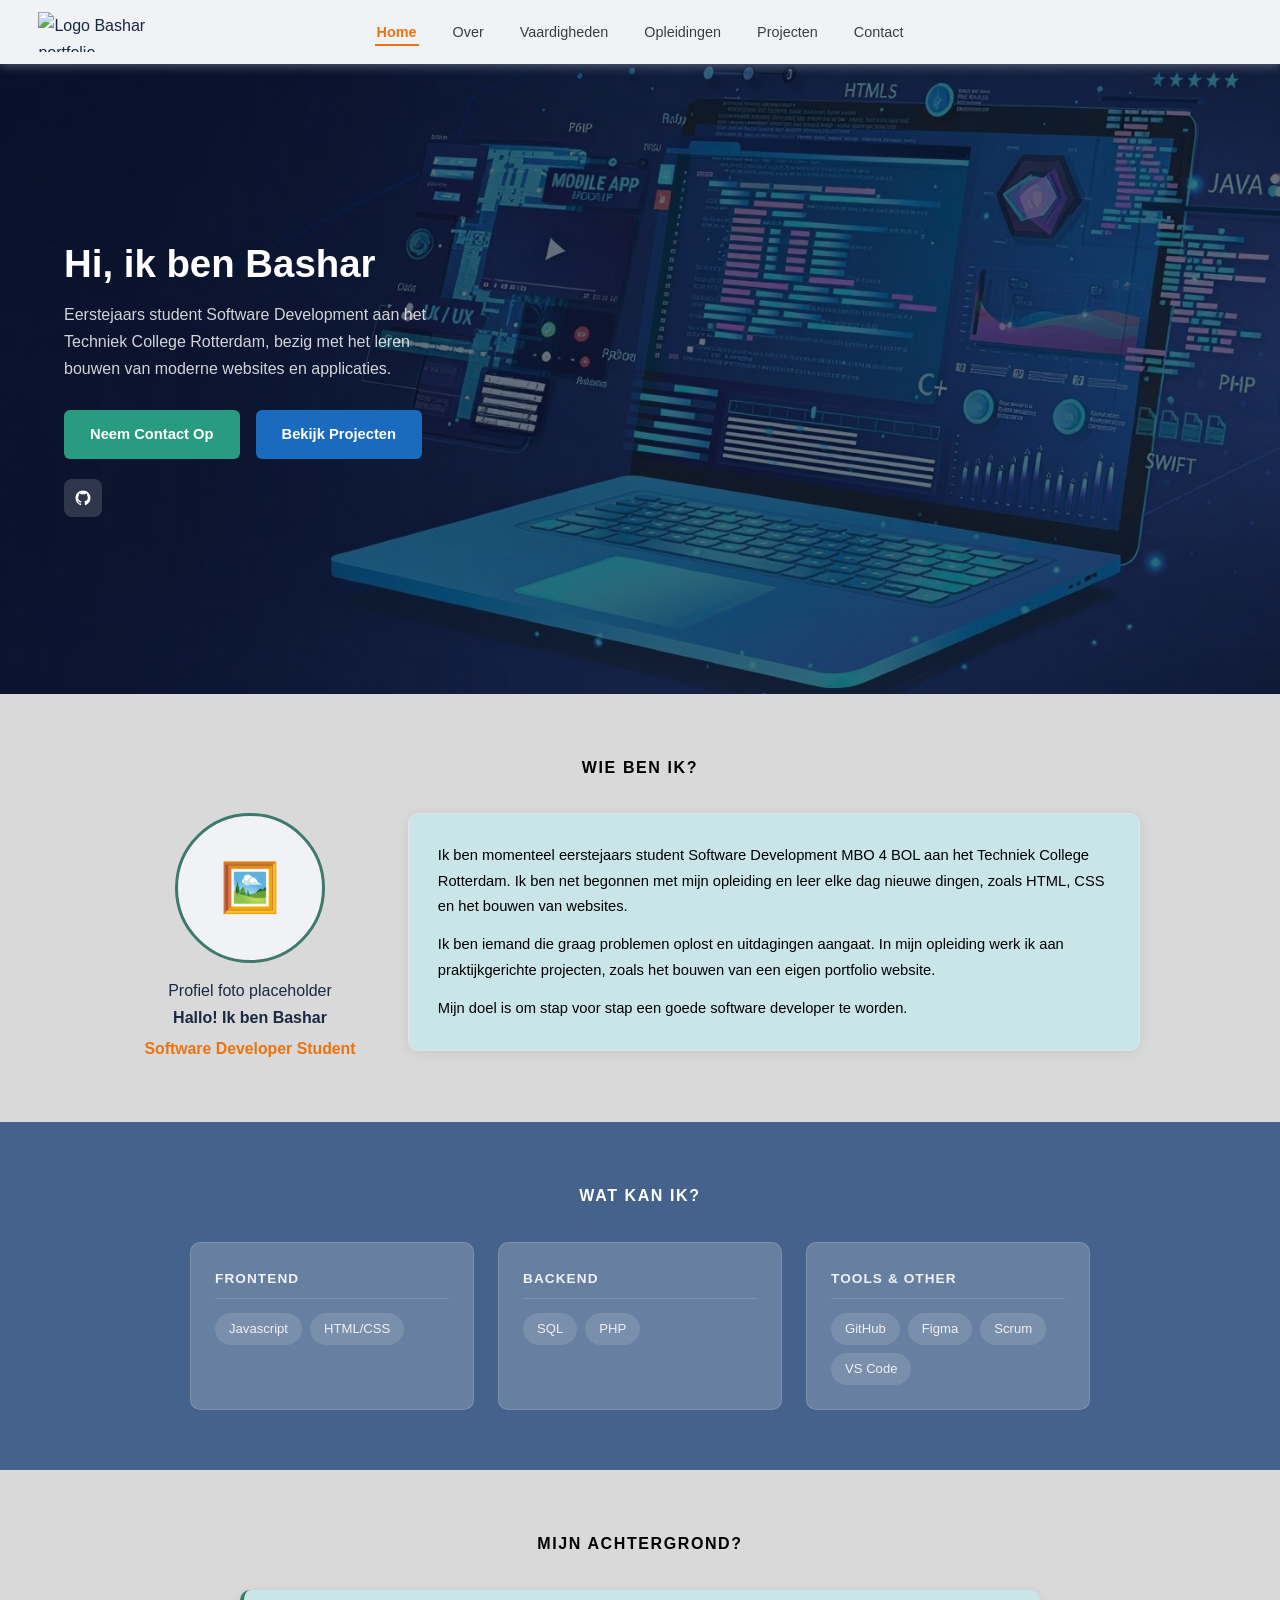
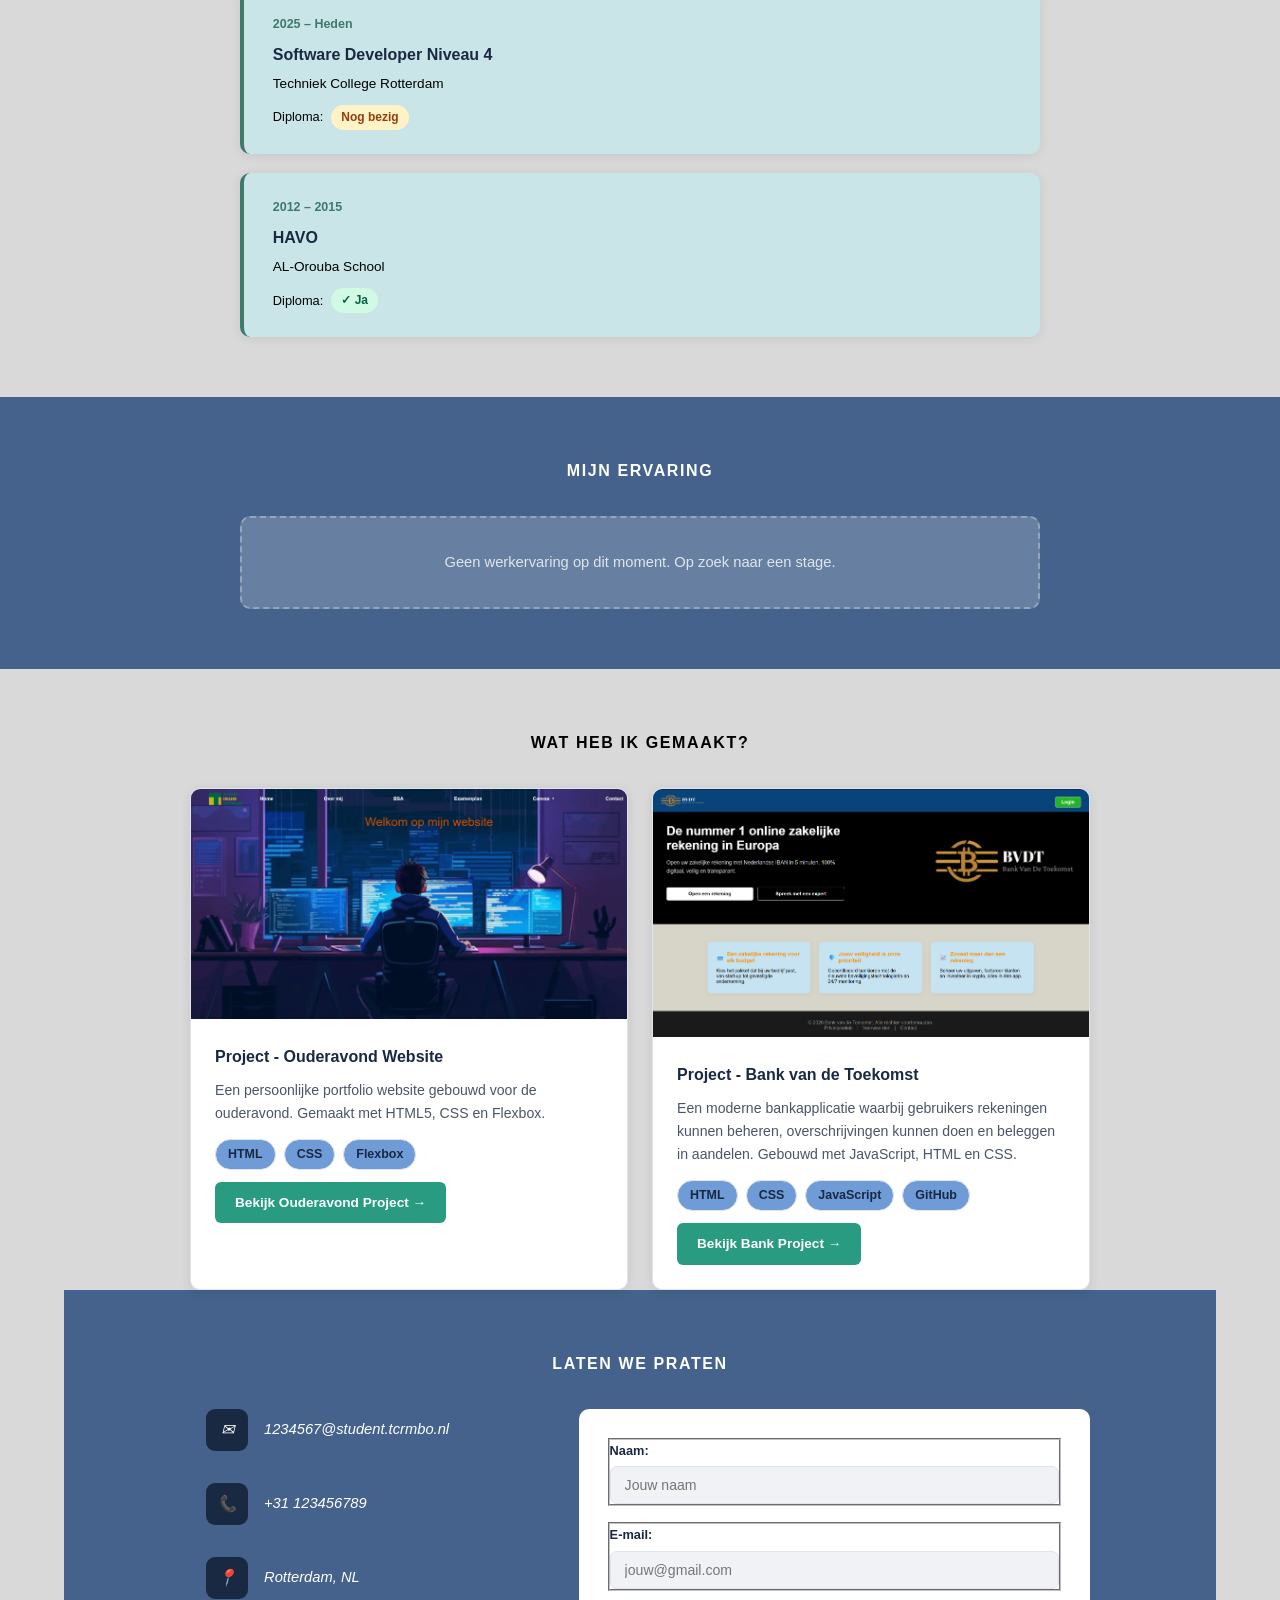
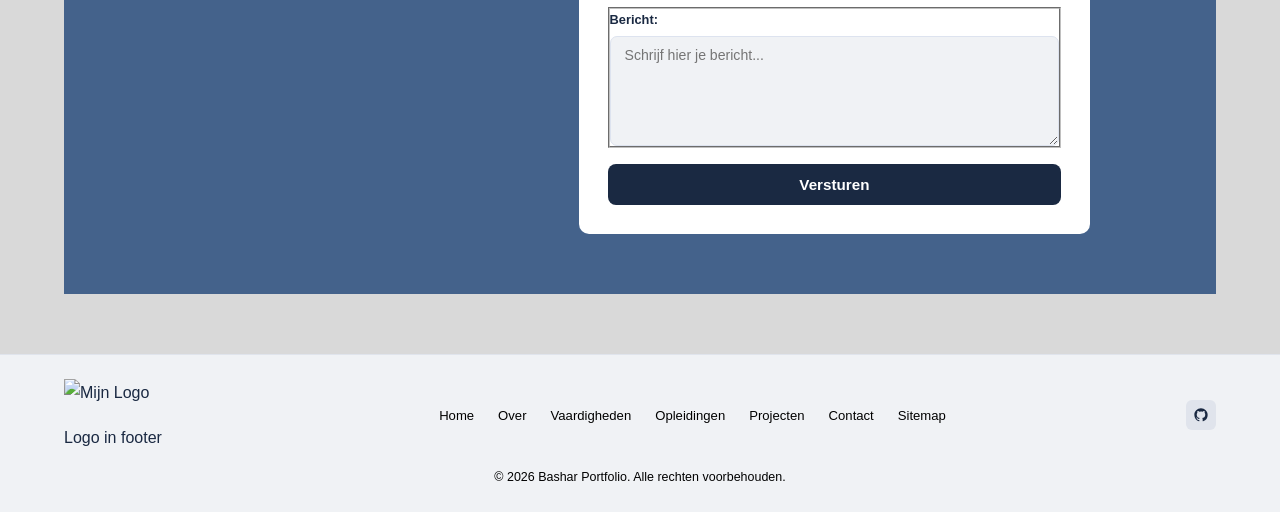
==== index.html @ 6fc304d0 "Update index.html" ====
<!DOCTYPE html>
<html lang="nl">

<head>
    <meta charset="UTF-8">
    <meta name="viewport" content="width=device-width, initial-scale=1.0">

    <!--SEO Meta Tags-->
    <meta name="description"
        content="Portfolio van Bashar, student Software Development. Bekijk mijn projecten, vaardigheden en opleidingen.">
    <meta name="keywords" content="Bashar, Portfolio, Software Development, Student, Rotterdam, HTML, CSS, Webdesign">
    <meta name="author" content="Bashar">
    <meta name="robots" content="index, follow">
    <link rel="canonical" href="https://www.jouwwebsite.nl/index.html">

    <title>Bashar — Portfolio</title>

    <link rel="preload" as="image" href="img/Home.jpg">
    <link rel="icon" href="img/logo.png" type="image/png">

    <!--Link naar CSS-->
    <link rel="stylesheet" href="style.css">
</head>

<body>

    <!--NAVIGATIE-->
    <header class="site-header">
        <nav class="navbar" id="navbar" aria-label="Hoofd navigatie">
            <a class="nav-logo" href="#home">

                <img src="img/logo.png" alt="Logo Bashar portfolio" width="120" height="40">
            </a>

            <input type="checkbox" id="nav-toggle" class="nav-toggle">
            <label for="nav-toggle" class="nav-hamburger" aria-label="Open navigatiemenu">
                <span></span><span></span><span></span>
            </label>

            <ul class="nav-links">
                <li><a href="#home">Home</a></li>
                <li><a href="#over">Over</a></li>
                <li><a href="#vaardigheden">Vaardigheden</a></li>
                <li><a href="#opleidingen">Opleidingen</a></li>
                <li><a href="#projecten">Projecten</a></li>
                <li><a href="#contact">Contact</a></li>
            </ul>
        </nav>
    </header>

    <main>

        <!--HOME-->
        <section id="home" class="sectie-home" style="background-image: url('img/Home.jpg');">
            <section class="home-overlay">
                <article class="home-inhoud">
                    <h1>Hi, ik ben Bashar</h1>
                    <p>Eerstejaars student Software Development aan het <br> Techniek College Rotterdam, bezig met het
                        leren <br>
                        bouwen van moderne websites en applicaties.</p>
                    <nav class="home-knoppen" aria-label="Startpagina acties">
                        <a href="#contact" class="knop-groen">Neem Contact Op</a>
                        <a href="#projecten" class="knop-blauw">Bekijk Projecten</a>
                    </nav>
                    <aside class="home-social" aria-label="Social media links">
                        <a href="https://github.com/Bashar474" class="social-knop" aria-label="GitHub">
                            <svg width="18" height="18" viewBox="0 0 24 24" fill="currentColor">
                                <path
                                    d="M12 2C6.477 2 2 6.484 2 12.017c0 4.425 2.865 8.18 6.839 9.504.5.092.682-.217.682-.483 0-.237-.008-.868-.013-1.703-2.782.605-3.369-1.343-3.369-1.343-.454-1.158-1.11-1.466-1.11-1.466-.908-.62.069-.608.069-.608 1.003.07 1.531 1.032 1.531 1.032.892 1.53 2.341 1.088 2.91.832.092-.647.35-1.088.636-1.338-2.22-.253-4.555-1.113-4.555-4.951 0-1.093.39-1.988 1.029-2.688-.103-.253-.446-1.272.098-2.65 0 0 .84-.27 2.75 1.026A9.564 9.564 0 0112 6.844c.85.004 1.705.115 2.504.337 1.909-1.296 2.747-1.027 2.747-1.027.546 1.379.202 2.398.1 2.651.64.7 1.028 1.595 1.028 2.688 0 3.848-2.339 4.695-4.566 4.943.359.309.678.92.678 1.855 0 1.338-.012 2.419-.012 2.747 0 .268.18.58.688.482A10.019 10.019 0 0022 12.017C22 6.484 17.522 2 12 2z" />
                            </svg>
                        </a>
                    </aside>
                </article>
            </section>
        </section>

        <!--OVER MIJ-->
        <section id="over" class="sectie-grijs">
            <h2 class="sectie-ondertitel">Wie ben ik?</h2>
            <section class="over-grid">
                <aside class="over-links">
                    <figure class="over-foto">
                        <span class="over-foto-placeholder" aria-hidden="true">🖼️</span>
                        <figcaption class="sr-only">Profiel foto placeholder</figcaption>
                    </figure>
                    <p class="over-naam">Hallo! Ik ben Bashar</p>
                    <p class="over-rol">Software Developer Student</p>
                </aside>
                <article class="over-tekstvak">
                    <p>Ik ben momenteel eerstejaars student Software Development MBO 4 BOL aan het Techniek College
                        Rotterdam. Ik ben net begonnen met mijn opleiding en leer elke dag nieuwe dingen, zoals HTML,
                        CSS en het bouwen van websites.</p>
                    <p>Ik ben iemand die graag problemen oplost en uitdagingen aangaat. In mijn opleiding werk ik aan
                        praktijkgerichte projecten, zoals het bouwen van een eigen portfolio website.</p>
                    <p>Mijn doel is om stap voor stap een goede software developer te worden.</p>
                </article>
            </section>
        </section>

        <!--KENNIS & VAARDIGHEDEN-->
        <section id="vaardigheden" class="sectie-donker">

            <h2 class="sectie-ondertitel geel">Wat kan ik?</h2>
            <section class="vaardigheden-grid">
                <article class="vaardigheid-kaart">
                    <h3>Frontend</h3>
                    <ul>
                        <li>Javascript</li>
                        <li>HTML/CSS</li>
                    </ul>
                </article>
                <article class="vaardigheid-kaart">
                    <h3>Backend</h3>
                    <ul>
                        <li>SQL</li>
                        <li>PHP</li>
                    </ul>
                </article>
                <article class="vaardigheid-kaart">
                    <h3>Tools &amp; Other</h3>
                    <ul>
                        <li>GitHub</li>
                        <li>Figma</li>
                        <li>Scrum</li>
                        <li>VS Code</li>
                    </ul>
                </article>
            </section>
        </section>

        <!--OPLEIDINGEN-->
        <section id="opleidingen" class="sectie-wit">

            <h2 class="sectie-ondertitel">Mijn achtergrond?</h2>
            <section class="opleidingen-lijst">
                <article class="opleiding-kaart">
                    <p class="opleiding-periode">2025 &ndash; Heden</p>
                    <h3>Software Developer Niveau 4</h3>
                    <p class="opleiding-school">Techniek College Rotterdam</p>
                    <p class="diploma-rij">Diploma: <span class="badge-bezig">Nog bezig</span></p>
                </article>
                <article class="opleiding-kaart">
                    <p class="opleiding-periode">2012 &ndash; 2015</p>
                    <h3>HAVO</h3>
                    <p class="opleiding-school">AL-Orouba School</p>
                    <p class="diploma-rij">Diploma: <span class="badge-ja">&#10003; Ja</span></p>
                </article>
            </section>
        </section>

        <!--WERKERVARING-->
        <section id="werkervaring" class="sectie-donker">

            <h2 class="sectie-ondertitel licht">Mijn ervaring</h2>
            <article class="werk-leeg">
                <p>Geen werkervaring op dit moment. Op zoek naar een stage.</p>
            </article>
        </section>

        <!--MIJN PROJECTEN-->
        <section id="projecten" class="sectie-grijs">
            <h2 class="sectie-ondertitel">Wat heb ik gemaakt?</h2>
            <section class="projecten-lijst">
                <article class="project-kaart">
                    <img src="img/project1.png" alt="Ouderavond Website" class="project-foto" width="400" height="250">
                    <article class="project-inhoud">
                        <h3>Project - Ouderavond Website</h3>
                        <p>Een persoonlijke portfolio website gebouwd voor de ouderavond. Gemaakt met HTML5, CSS en
                            Flexbox.</p>
                        <ul class="tech-tags">
                            <li class="tech-tag">HTML</li>
                            <li class="tech-tag">CSS</li>
                            <li class="tech-tag">Flexbox</li>
                        </ul>
                        <a href="ouderavond-website/index.html" target="_blank" rel="noopener noreferrer"
                            class="knop-project">
                            Bekijk Ouderavond Project →
                        </a>
                    </article>
                </article>
                <article class="project-kaart">
                    <img src="img/project2.png" alt="Bank van de Toekomst" class="project-foto" width="400"
                        height="250">
                    <article class="project-inhoud">
                        <h3>Project - Bank van de Toekomst</h3>
                        <p>Een moderne bankapplicatie waarbij gebruikers rekeningen kunnen beheren, overschrijvingen
                            kunnen doen en beleggen in aandelen. Gebouwd met JavaScript, HTML en CSS.</p>
                        <ul class="tech-tags">
                            <li class="tech-tag">HTML</li>
                            <li class="tech-tag">CSS</li>
                            <li class="tech-tag">JavaScript</li>
                            <li class="tech-tag">GitHub</li>
                        </ul>
                        <a href="bank-website/index.html" target="_blank" rel="noopener noreferrer"
                            class="knop-project">
                            Bekijk Bank Project →
                        </a>
                    </article>
                </article>
            </section>

            <!--NEEM CONTACT OP-->
            <section id="contact" class="sectie-rood">

                <h2 class="sectie-ondertitel geel">Laten we praten</h2>
                <article class="contact-grid">
                    <address class="contact-info">
                        <p class="contact-item">
                            <span class="contact-icoon">&#9993;</span>
                            <span class="contact-tekst">1234567@student.tcrmbo.nl</span>
                        </p>
                        <p class="contact-item">
                            <span class="contact-icoon">&#128222;</span>
                            <span class="contact-tekst">+31 123456789</span>
                        </p>
                        <p class="contact-item">
                            <span class="contact-icoon">&#128205;</span>
                            <span class="contact-tekst">Rotterdam, NL</span>
                        </p>
                    </address>
                    <form class="contact-formulier">
                        <fieldset class="formulier-groep">
                            <label for="naam">Naam:</label>
                            <input type="text" id="naam" name="naam" placeholder="Jouw naam">
                        </fieldset>
                        <fieldset class="formulier-groep">
                            <label for="email">E-mail:</label>
                            <input type="email" id="email" name="email" placeholder="jouw@gmail.com">
                        </fieldset>
                        <fieldset class="formulier-groep">
                            <label for="bericht">Bericht:</label>
                            <textarea id="bericht" name="bericht" placeholder="Schrijf hier je bericht..."></textarea>
                        </fieldset>
                        <button type="submit" class="knop-versturen">Versturen</button>
                        <p class="form-feedback" id="formFeedback" style="display:none; color:green;">
                            Bericht succesvol verzonden!
                        </p>
                    </form>
                </article>
            </section>

    </main>

    <!--FOOTER-->
    <footer class="footer">
        <figure class="footer-logo">

            <img src="img/logo.png" alt="Mijn Logo" width="120" height="40">
            <figcaption class="sr-only">Logo in footer</figcaption>
        </figure>
        <nav class="footer-nav" aria-label="Footer navigatie">
            <ul>
                <li><a href="#home">Home</a></li>
                <li><a href="#over">Over</a></li>
                <li><a href="#vaardigheden">Vaardigheden</a></li>
                <li><a href="#opleidingen">Opleidingen</a></li>
                <li><a href="#projecten">Projecten</a></li>
                <li><a href="#contact">Contact</a></li>
                <!-- Link naar Sitemap voor SEO -->
                <li><a href="sitemap.html">Sitemap</a></li>
            </ul>
        </nav>
        <nav class="footer-social" aria-label="Footer social links">
            <a href="https://github.com/Bashar474" aria-label="GitHub">
                <svg width="16" height="16" viewBox="0 0 24 24" fill="currentColor">
                    <path
                        d="M12 2C6.477 2 2 6.484 2 12.017c0 4.425 2.865 8.18 6.839 9.504.5.092.682-.217.682-.483 0-.237-.008-.868-.013-1.703-2.782.605-3.369-1.343-3.369-1.343-.454-1.158-1.11-1.466-1.11-1.466-.908-.62.069-.608.069-.608 1.003.07 1.531 1.032 1.531 1.032.892 1.53 2.341 1.088 2.91.832.092-.647.35-1.088.636-1.338-2.22-.253-4.555-1.113-4.555-4.951 0-1.093.39-1.988 1.029-2.688-.103-.253-.446-1.272.098-2.65 0 0 .84-.27 2.75 1.026A9.564 9.564 0 0112 6.844c.85.004 1.705.115 2.504.337 1.909-1.296 2.747-1.027 2.747-1.027.546 1.379.202 2.398.1 2.651.64.7 1.028 1.595 1.028 2.688 0 3.848-2.339 4.695-4.566 4.943.359.309.678.92.678 1.855 0 1.338-.012 2.419-.012 2.747 0 .268.18.58.688.482A10.019 10.019 0 0022 12.017C22 6.484 17.522 2 12 2z" />
                </svg>
            </a>
        </nav>
        <p class="footer-tekst">&copy; 2026 Bashar Portfolio. Alle rechten voorbehouden.</p>
    </footer>

    <!-- JavaScript-->
    <script>
        const secties = document.querySelectorAll('section[id]');
        const navLinks = document.querySelectorAll('.nav-links a');

        window.addEventListener('scroll', function () {
            let huidigeId = '';
            secties.forEach(function (sectie) {
                if (window.scrollY >= sectie.offsetTop - 80) {
                    huidigeId = sectie.getAttribute('id');
                }
            });
            navLinks.forEach(function (link) {
                link.classList.remove('actief');
                if (link.getAttribute('href') === '#' + huidigeId) {
                    link.classList.add('actief');
                }
            });
        });

        // formulier feedback
        const form = document.querySelector('.contact-formulier');
        const feedback = document.getElementById('formFeedback');

        form.addEventListener('submit', function (e) {
            e.preventDefault();
            feedback.style.display = 'block';
            form.reset();
            setTimeout(() => {
                feedback.style.display = 'none';
            }, 3000);
        });
    </script>
</body>

</html>
---- style.css ----
*,
*::before,
*::after {
  box-sizing: border-box;
  margin: 0;
  padding: 0;
}

html {
  scroll-behavior: smooth;
}

body {
  font-family: "Segoe UI", Tahoma, Geneva, Verdana, sans-serif;
  color: #1a2942;
  line-height: 1.7;
  background: #ffffff;
}

img {
  max-width: 100%;
  display: block;
}

a {
  text-decoration: none;
  color: inherit;
}

ul {
  list-style: none;
}

.navbar {
  position: sticky;
  top: 0;
  z-index: 100;
  background: #f0f2f5;
  display: grid;
  grid-template-columns: 120px 1fr 120px;
  align-items: center;
  padding: 0 3%;
  height: 64px;
  box-shadow: 0 2px 10px rgba(255, 255, 255, 0.3);
}

.navbar .nav-logo img {
  height: 40px;
  width: auto;
  -o-object-fit: contain;
  object-fit: contain;
}

.navbar .nav-links {
  display: flex;
  justify-content: center;
  gap: 2rem;
}

.navbar .nav-links a {
  color: rgba(0, 0, 0, 0.75);
  font-size: 0.9rem;
  font-weight: 500;
  padding: 4px 2px;
  border-bottom: 2px solid transparent;
  transition: color 0.2s, border-color 0.2s;
}

.navbar .nav-links a:hover {
  color: #ec7310;
}

.navbar .nav-links a.actief {
  color: #ec7310;
  border-bottom: 2px solid #ec7310;
  font-weight: 700;
}

.nav-toggle {
  display: none;
}

.nav-hamburger {
  display: none;
  flex-direction: column;
  gap: 5px;
  cursor: pointer;
  justify-self: end;
}

.nav-hamburger span {
  width: 24px;
  height: 2px;
  background: #000000;
  border-radius: 2px;
  transition: all 0.3s;
}

.sectie-grijs {
  background: #d9d9d9;
  padding: 60px 5%;
}

.sectie-donker {
  background: #44628B;
  padding: 60px 5%;
}

.sectie-wit {
  background: #d9d9d9;
  padding: 60px 5%;
}

.sectie-rood {
  background: #44628B;
  padding: 60px 5%;
}

.sectie-ondertitel {
  text-align: center;
  font-size: 1rem;
  font-weight: 700;
  color: #000000;
  letter-spacing: 0.1em;
  text-transform: uppercase;
  margin-bottom: 32px;
}

.sectie-ondertitel.geel {
  color: #ffffff;
}

.sectie-ondertitel.licht {
  color: rgb(255, 255, 255);
}

.sectie-home {
  min-height: 70vh;
  background-size: cover;
  background-position: center;
  background-repeat: no-repeat;
  position: relative;
}

.home-overlay {
  position: absolute;
  inset: 0;
  background: rgba(10, 20, 40, 0.6);
  display: flex;
  align-items: center;
  padding: 0 5%;
}

.home-inhoud {
  max-width: 600px;
}

.home-inhoud h1 {
  font-size: 2.4rem;
  font-weight: 800;
  color: #ffffff;
  margin-bottom: 14px;
  line-height: 1.2;
}

.home-inhoud p {
  font-size: 1rem;
  color: rgba(255, 255, 255, 0.82);
  line-height: 1.7;
  margin-bottom: 28px;
}

.home-knoppen {
  display: flex;
  gap: 1rem;
  flex-wrap: wrap;
  margin-bottom: 20px;
}

.knop-groen {
  background: #299b80;
  color: #ffffff;
  padding: 12px 26px;
  border-radius: 6px;
  font-weight: 700;
  font-size: 0.92rem;
  transition: background 0.2s, transform 0.2s;
}

.knop-groen:hover {
  background: #2d5a4d;
  transform: translateY(-2px);
}

.knop-blauw {
  background: #1a6bbf;
  color: #ffffff;
  padding: 12px 26px;
  border-radius: 6px;
  font-weight: 700;
  font-size: 0.92rem;
  transition: background 0.2s, transform 0.2s;
}

.knop-blauw:hover {
  background: #145299;
  transform: translateY(-2px);
}

.home-social {
  display: flex;
  gap: 10px;
}

.social-knop {
  width: 38px;
  height: 38px;
  border-radius: 8px;
  background: rgba(255, 255, 255, 0.15);
  display: flex;
  align-items: center;
  justify-content: center;
  color: #ffffff;
  transition: background 0.2s;
}

.social-knop:hover {
  background: #3d7a6b;
}

.over-grid {
  display: grid;
  grid-template-columns: 220px 1fr;
  gap: 3rem;
  align-items: start;
  max-width: 1000px;
  margin: 0 auto;
}

.over-links {
  text-align: center;
}

.over-foto img {
  width: 150px;
  height: 150px;
  -o-object-fit: cover;
  object-fit: cover;
  border-radius: 50%;
  border: 3px solid #3d7a6b;
  margin: 0 auto 14px;
}

.over-naam {
  font-weight: 800;
  font-size: 1rem;
  color: #1a2942;
  margin-bottom: 4px;
}

.over-rol {
  font-size: 0.99rem;
  color: #ec7310;
  font-weight: 600;
}

.over-tekstvak {
  background: rgba(182, 240, 247, 0.4784313725);
  border: 1px solid #e0e4ec;
  border-radius: 10px;
  padding: 1.8rem;
  box-shadow: 0 2px 12px rgba(0, 0, 0, 0.08);
  display: flex;
  flex-direction: column;
  gap: 12px;
}

.over-tekstvak p {
  color: #000000;
  font-size: 0.92rem;
  line-height: 1.75;
}

.vaardigheden-grid {
  display: grid;
  grid-template-columns: repeat(3, 1fr);
  gap: 1.5rem;
  max-width: 900px;
  margin: 0 auto;
}

.vaardigheid-kaart {
  background: rgba(255, 255, 255, 0.189);
  border: 1px solid rgba(255, 255, 255, 0.15);
  border-radius: 10px;
  padding: 1.5rem;
}

.vaardigheid-kaart h3 {
  color: rgba(255, 255, 255, 0.9);
  font-size: 0.85rem;
  text-transform: uppercase;
  letter-spacing: 0.08em;
  margin-bottom: 14px;
  padding-bottom: 8px;
  border-bottom: 1px solid rgba(255, 255, 255, 0.15);
}

.vaardigheid-kaart ul {
  display: flex;
  flex-wrap: wrap;
  gap: 8px;
  list-style: none;
}

.vaardigheid-kaart ul li {
  background: rgba(255, 255, 255, 0.12);
  color: rgba(255, 255, 255, 0.88);
  padding: 5px 14px;
  border-radius: 100px;
  font-size: 0.82rem;
}

.opleidingen-lijst {
  display: flex;
  flex-direction: column;
  gap: 1.2rem;
  max-width: 800px;
  margin: 0 auto;
}

.opleiding-kaart {
  background: rgba(182, 240, 247, 0.4784313725);
  border-radius: 10px;
  padding: 1.5rem 1.8rem;
  border-left: 4px solid #3d7a6b;
  box-shadow: 0 2px 12px rgba(0, 0, 0, 0.08);
}

.opleiding-periode {
  font-size: 0.78rem;
  color: #3d7a6b;
  font-weight: 700;
  margin-bottom: 6px;
}

.opleiding-kaart h3 {
  font-size: 1rem;
  font-weight: 700;
  color: #1a2942;
  margin-bottom: 4px;
}

.opleiding-school {
  font-size: 0.85rem;
  color: #000000;
  margin-bottom: 10px;
}

.diploma-rij {
  font-size: 0.8rem;
  color: #000000;
  display: flex;
  align-items: center;
  gap: 8px;
}

.badge-bezig {
  background: #fef3c7;
  color: #92400e;
  padding: 2px 10px;
  border-radius: 100px;
  font-size: 0.75rem;
  font-weight: 700;
}

.badge-ja {
  background: #d1fae5;
  color: #065f46;
  padding: 2px 10px;
  border-radius: 100px;
  font-size: 0.75rem;
  font-weight: 700;
}

.werk-leeg {
  background: rgba(255, 255, 255, 0.189);
  border-radius: 10px;
  padding: 2rem;
  text-align: center;
  border: 2px dashed rgba(255, 255, 255, 0.3);
  max-width: 800px;
  margin: 0 auto;
}

.werk-leeg p {
  color: rgba(255, 255, 255, 0.8);
  font-size: 0.92rem;
}

.projecten-lijst {
  display: grid;
  grid-template-columns: 1fr 1fr;
  gap: 1.5rem;
  max-width: 900px;
  margin: 0 auto;
}

.project-kaart {
  background: #ffffff;
  border-radius: 10px;
  overflow: hidden;
  box-shadow: 0 2px 12px rgba(0, 0, 0, 0.08);
  border: 1px solid #e0e4ec;
}

.project-foto {
  width: 100%;
  height: auto;
  -o-object-fit: cover;
  object-fit: cover;
  border-radius: 0;
}

.project-inhoud {
  padding: 1.5rem;
}

.project-inhoud h3 {
  font-size: 1rem;
  font-weight: 700;
  color: #1a2942;
  margin-bottom: 8px;
}

.project-inhoud p {
  font-size: 0.88rem;
  color: #4a5568;
  line-height: 1.65;
  margin-bottom: 14px;
}

.tech-tags {
  display: flex;
  flex-wrap: wrap;
  gap: 8px;
}

.tech-tag {
  background: #6f9bd7;
  color: #1a2942;
  padding: 4px 12px;
  border-radius: 100px;
  font-size: 0.78rem;
  font-weight: 600;
  border: 1px solid #e0e4ec;
}

.knop-project {
  display: inline-block;
  margin-top: 12px;
  padding: 9px 20px;
  background: #299b80;
  color: #ffffff;
  border-radius: 6px;
  font-size: 0.85rem;
  font-weight: 700;
  transition: background 0.2s;
}

.knop-project:hover {
  background: #3d7a6b;
}

.contact-grid {
  display: grid;
  grid-template-columns: 1fr 1.5fr;
  gap: 3rem;
  max-width: 900px;
  margin: 0 auto;
  align-items: start;
}

.contact-info {
  display: flex;
  flex-direction: column;
  gap: 2rem;
  padding-left: 1rem;
}

.contact-item {
  display: flex;
  align-items: center;
  gap: 16px;
}

.contact-icoon {
  width: 42px;
  height: 42px;
  border-radius: 9px;
  background: #1a2942;
  color: #ffffff;
  display: flex;
  align-items: center;
  justify-content: center;
  font-size: 1rem;
  flex-shrink: 0;
}

.contact-tekst {
  color: #ffffff;
  font-size: 0.92rem;
}

.contact-formulier {
  background: #ffffff;
  border-radius: 10px;
  padding: 1.8rem;
  display: flex;
  flex-direction: column;
  gap: 1rem;
}

.formulier-groep {
  display: flex;
  flex-direction: column;
  gap: 5px;
}

.formulier-groep label {
  font-size: 0.8rem;
  font-weight: 700;
  color: #1a2942;
}

.formulier-groep input,
.formulier-groep textarea {
  padding: 10px 14px;
  border-radius: 7px;
  border: 1.5px solid #dde3ef;
  font-family: inherit;
  font-size: 0.88rem;
  background: #f0f2f5;
  transition: border-color 0.2s;
}

.formulier-groep input:focus,
.formulier-groep textarea:focus {
  outline: none;
  border-color: #3d7a6b;
}

.formulier-groep textarea {
  min-height: 110px;
  resize: vertical;
}

.knop-versturen {
  width: 100%;
  padding: 12px;
  background: #1a2942;
  color: #ffffff;
  border: none;
  border-radius: 8px;
  font-family: inherit;
  font-weight: 700;
  font-size: 0.95rem;
  cursor: pointer;
  transition: background 0.2s;
}

.knop-versturen:hover {
  background: #3d7a6b;
}

.footer {
  background: #f0f2f5;
  border-top: 1px solid #e0e4ec;
  padding: 24px 5%;
  display: flex;
  align-items: center;
  justify-content: space-between;
  flex-wrap: wrap;
  gap: 1rem;
}

.footer .footer-logo img {
  height: 45px;
  width: auto;
  -o-object-fit: contain;
  object-fit: contain;
}

.footer .footer-nav ul {
  display: flex;
  gap: 1.5rem;
  flex-wrap: wrap;
}

.footer .footer-nav ul a {
  color: black;
  font-size: 0.82rem;
  transition: color 0.2s;
}

.footer .footer-nav ul a:hover {
  color: #ec7310;
}

.footer-social {
  display: flex;
  gap: 8px;
}

.footer-social a {
  width: 30px;
  height: 30px;
  border-radius: 6px;
  background: #e0e4ec;
  display: flex;
  align-items: center;
  justify-content: center;
  color: #1a2942;
  transition: background 0.2s, color 0.2s;
}

.footer-social a:hover {
  background: #3d7a6b;
  color: #ffffff;
}

.footer-tekst {
  width: 100%;
  text-align: center;
  font-size: 0.78rem;
  color: rgb(0, 0, 0);
}

@media (max-width: 900px) {
  .navbar {
    grid-template-columns: 100px 1fr 40px;
  }

  .over-grid {
    grid-template-columns: 1fr;
  }

  .over-links {
    display: flex;
    flex-direction: column;
    align-items: center;
  }

  .vaardigheden-grid {
    grid-template-columns: 1fr 1fr;
  }

  .contact-grid {
    grid-template-columns: 1fr;
  }

  .contact-info {
    display: flex;
    flex-direction: column;
    gap: 2rem;
    padding-left: 1rem;
  }
}

@media (max-width: 600px) {
  .navbar {
    grid-template-columns: 80px 1fr 40px;
    padding: 0 4%;
  }

  .nav-hamburger {
    display: flex;
  }

  .nav-links {
    display: none;
    position: absolute;
    top: 64px;
    left: 0;
    width: 100%;
    background: #d9d9d9;
    flex-direction: column;
    gap: 0;
    padding: 8px 0;
    box-shadow: 0 4px 12px rgba(0, 0, 0, 0.3);
  }

  .nav-links li a {
    display: block;
    padding: 13px 5%;
    border-bottom: 1px solid rgba(255, 255, 255, 0.07);
  }

  .nav-toggle:checked~.nav-links {
    display: flex;
  }

  .home-inhoud h1 {
    font-size: 1.7rem;
  }

  .sectie-grijs,
  .sectie-donker,
  .sectie-wit,
  .sectie-rood {
    padding: 40px 5%;
  }

  .projecten-lijst {
    grid-template-columns: 1fr;
  }

  .vaardigheden-grid {
    grid-template-columns: 1fr;
  }

  .contact-info {
    display: flex;
    flex-direction: column;
    gap: 2rem;
    padding-left: 1rem;
    padding-top: 3rem;
  }

  .footer {
    flex-direction: column;
    text-align: center;
  }

  .footer-nav ul {
    justify-content: center;
  }

  .footer-social {
    justify-content: center;
  }
}

.over-foto-placeholder {
  width: 150px;
  height: 150px;
  border-radius: 50%;
  border: 3px solid #3d7a6b;
  margin: 0 auto 14px;
  display: flex;
  align-items: center;
  justify-content: center;
  font-size: 3rem;
  background: #f0f2f5;
}

/*# sourceMappingURL=style.css.map */
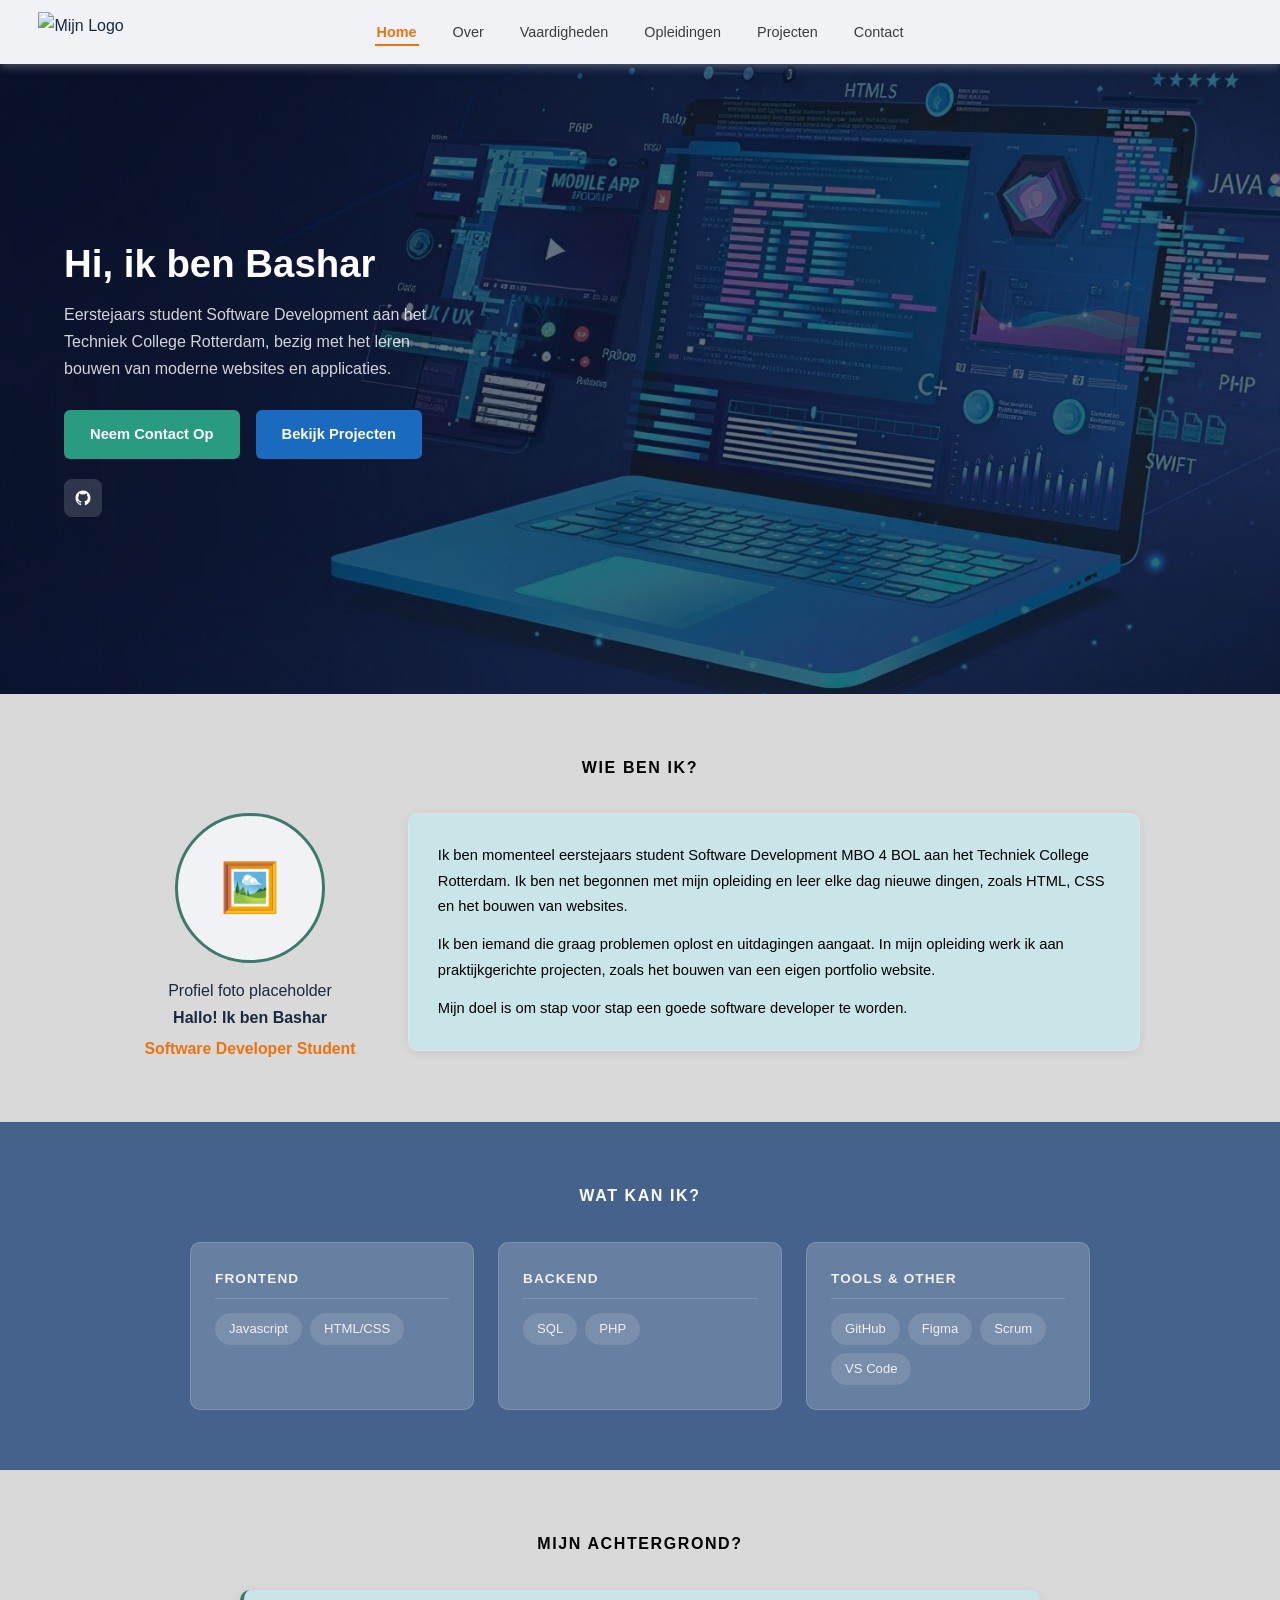
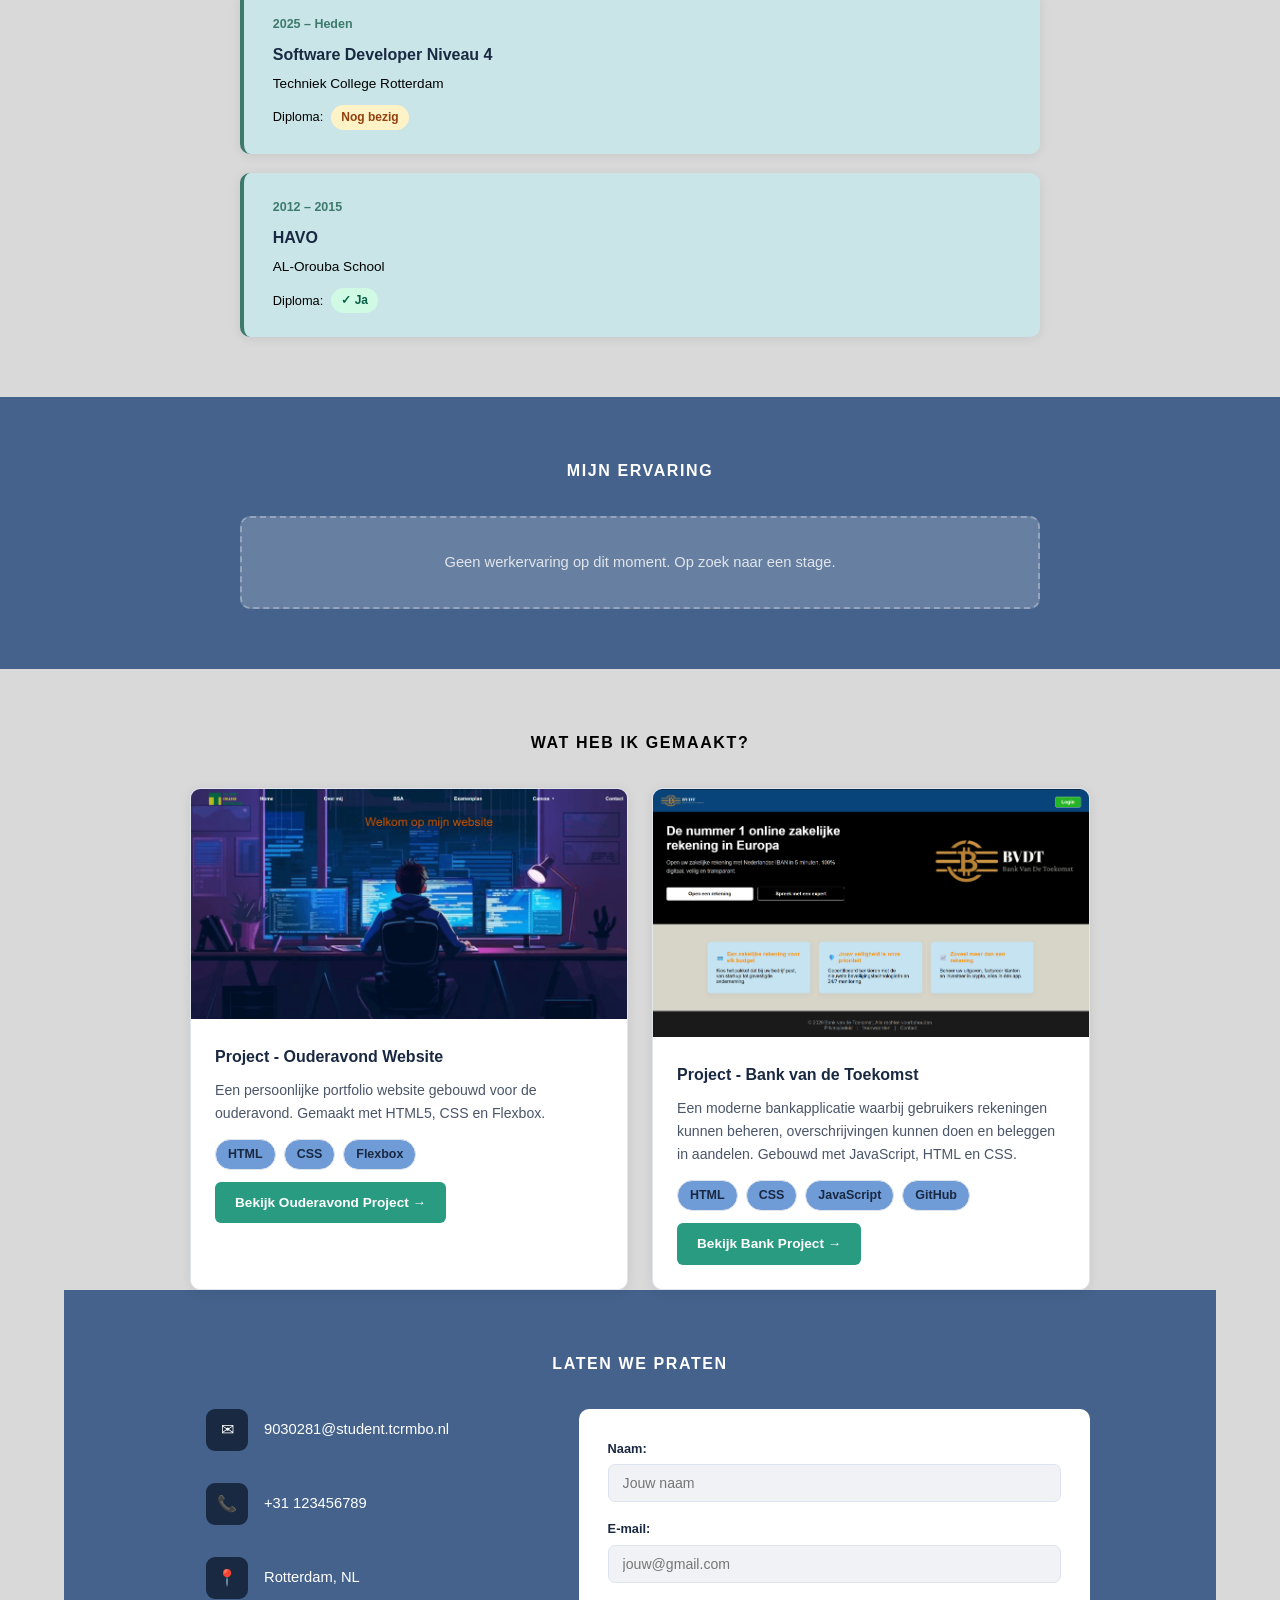
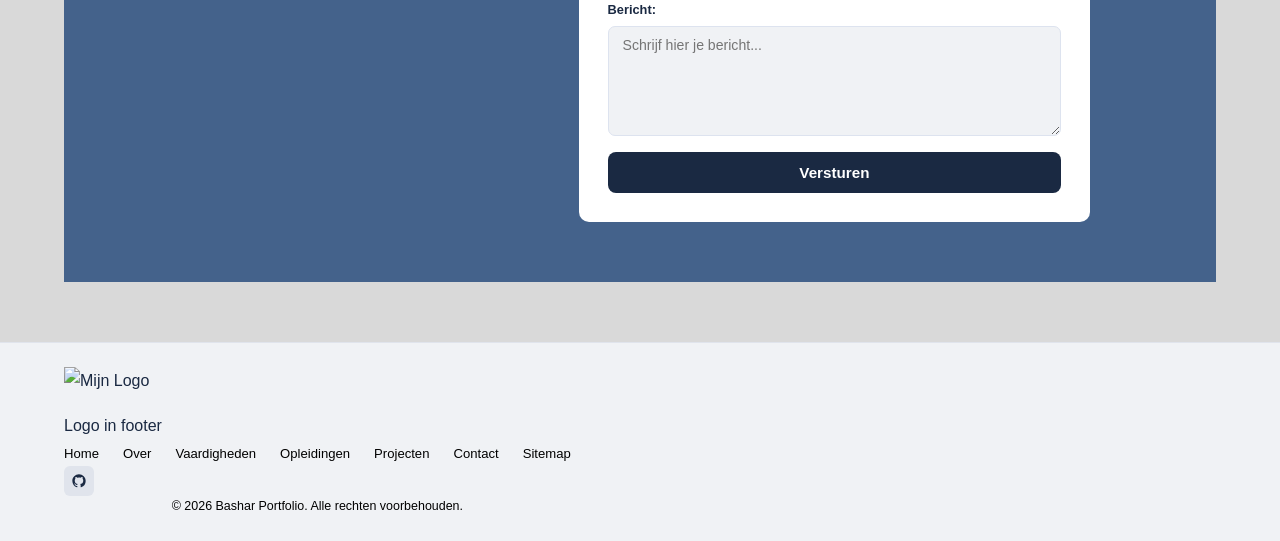
==== commit 6b4b205b: "Merge branch 'main' of https://github.com/Bashar474/M" ====
--- a/index.html
+++ b/index.html
@@ -24,13 +24,12 @@
 
 <body>
 
-    <!--NAVIGATIE-->
-    <header class="site-header">
-        <nav class="navbar" id="navbar" aria-label="Hoofd navigatie">
-            <a class="nav-logo" href="#home">
-
-                <img src="img/logo.png" alt="Logo Bashar portfolio" width="120" height="40">
-            </a>
+    <!-- ===================== NAVIGATIE ===================== -->
+    <nav class="navbar" id="navbar">
+        <div class="nav-logo">
+            <!-- Lighthouse Oplossing: width en height toegevoegd -->
+            <img src="img/logo.png" alt="Mijn Logo" width="120" height="40">
+        </div>
 
             <input type="checkbox" id="nav-toggle" class="nav-toggle">
             <label for="nav-toggle" class="nav-hamburger" aria-label="Open navigatiemenu">
@@ -162,8 +161,10 @@
             <h2 class="sectie-ondertitel">Wat heb ik gemaakt?</h2>
             <section class="projecten-lijst">
                 <article class="project-kaart">
-                    <img src="img/project1.png" alt="Ouderavond Website" class="project-foto" width="400" height="250">
-                    <article class="project-inhoud">
+
+                    <img src="img/project1.png" alt="Ouderavond Website" class="project-foto" width="400" height="250"
+                        loading="lazy">
+                    <div class="project-inhoud">
                         <h3>Project - Ouderavond Website</h3>
                         <p>Een persoonlijke portfolio website gebouwd voor de ouderavond. Gemaakt met HTML5, CSS en
                             Flexbox.</p>
@@ -179,9 +180,10 @@
                     </article>
                 </article>
                 <article class="project-kaart">
-                    <img src="img/project2.png" alt="Bank van de Toekomst" class="project-foto" width="400"
-                        height="250">
-                    <article class="project-inhoud">
+
+                    <img src="img/project2.png" alt="Bank van de Toekomst" class="project-foto" width="400" height="250"
+                        loading="lazy">
+                    <div class="project-inhoud">
                         <h3>Project - Bank van de Toekomst</h3>
                         <p>Een moderne bankapplicatie waarbij gebruikers rekeningen kunnen beheren, overschrijvingen
                             kunnen doen en beleggen in aandelen. Gebouwd met JavaScript, HTML en CSS.</p>
@@ -199,52 +201,52 @@
                 </article>
             </section>
 
-            <!--NEEM CONTACT OP-->
-            <section id="contact" class="sectie-rood">
-
-                <h2 class="sectie-ondertitel geel">Laten we praten</h2>
-                <article class="contact-grid">
-                    <address class="contact-info">
-                        <p class="contact-item">
-                            <span class="contact-icoon">&#9993;</span>
-                            <span class="contact-tekst">1234567@student.tcrmbo.nl</span>
-                        </p>
-                        <p class="contact-item">
-                            <span class="contact-icoon">&#128222;</span>
-                            <span class="contact-tekst">+31 123456789</span>
-                        </p>
-                        <p class="contact-item">
-                            <span class="contact-icoon">&#128205;</span>
-                            <span class="contact-tekst">Rotterdam, NL</span>
-                        </p>
-                    </address>
-                    <form class="contact-formulier">
-                        <fieldset class="formulier-groep">
-                            <label for="naam">Naam:</label>
-                            <input type="text" id="naam" name="naam" placeholder="Jouw naam">
-                        </fieldset>
-                        <fieldset class="formulier-groep">
-                            <label for="email">E-mail:</label>
-                            <input type="email" id="email" name="email" placeholder="jouw@gmail.com">
-                        </fieldset>
-                        <fieldset class="formulier-groep">
-                            <label for="bericht">Bericht:</label>
-                            <textarea id="bericht" name="bericht" placeholder="Schrijf hier je bericht..."></textarea>
-                        </fieldset>
-                        <button type="submit" class="knop-versturen">Versturen</button>
-                        <p class="form-feedback" id="formFeedback" style="display:none; color:green;">
-                            Bericht succesvol verzonden!
-                        </p>
-                    </form>
-                </article>
-            </section>
+        <!-- ===== NEEM CONTACT OP ===== -->
+        <section id="contact" class="sectie-rood">
+            <!-- W3C Oplossing: p tag veranderd naar h2 tag -->
+            <h2 class="sectie-ondertitel geel">Laten we praten</h2>
+            <div class="contact-grid">
+                <div class="contact-info">
+                    <div class="contact-item">
+                        <span class="contact-icoon">&#9993;</span>
+                        <span class="contact-tekst">9030281@student.tcrmbo.nl</span>
+                    </div>
+                    <div class="contact-item">
+                        <span class="contact-icoon">&#128222;</span>
+                        <span class="contact-tekst">+31 123456789</span>
+                    </div>
+                    <div class="contact-item">
+                        <span class="contact-icoon">&#128205;</span>
+                        <span class="contact-tekst">Rotterdam, NL</span>
+                    </div>
+                </div>
+                <form class="contact-formulier">
+                    <div class="formulier-groep">
+                        <label for="naam">Naam:</label>
+                        <input type="text" id="naam" name="naam" placeholder="Jouw naam">
+                    </div>
+                    <div class="formulier-groep">
+                        <label for="email">E-mail:</label>
+                        <input type="email" id="email" name="email" placeholder="jouw@gmail.com">
+                    </div>
+                    <div class="formulier-groep">
+                        <label for="bericht">Bericht:</label>
+                        <textarea id="bericht" name="bericht" placeholder="Schrijf hier je bericht..."></textarea>
+                    </div>
+                    <button type="submit" class="knop-versturen">Versturen</button>
+                    <p class="form-feedback" id="formFeedback" style="display:none; color:green;">
+                        Bericht succesvol verzonden!
+                    </p>
+                </form>
+            </div>
+        </section>
 
     </main>
 
     <!--FOOTER-->
     <footer class="footer">
-        <figure class="footer-logo">
-
+        <div class="footer-logo">
+            <!-- Lighthouse Oplossing: width en height toegevoegd -->
             <img src="img/logo.png" alt="Mijn Logo" width="120" height="40">
             <figcaption class="sr-only">Logo in footer</figcaption>
         </figure>
@@ -306,4 +308,4 @@
     </script>
 </body>
 
-</html>+</html>
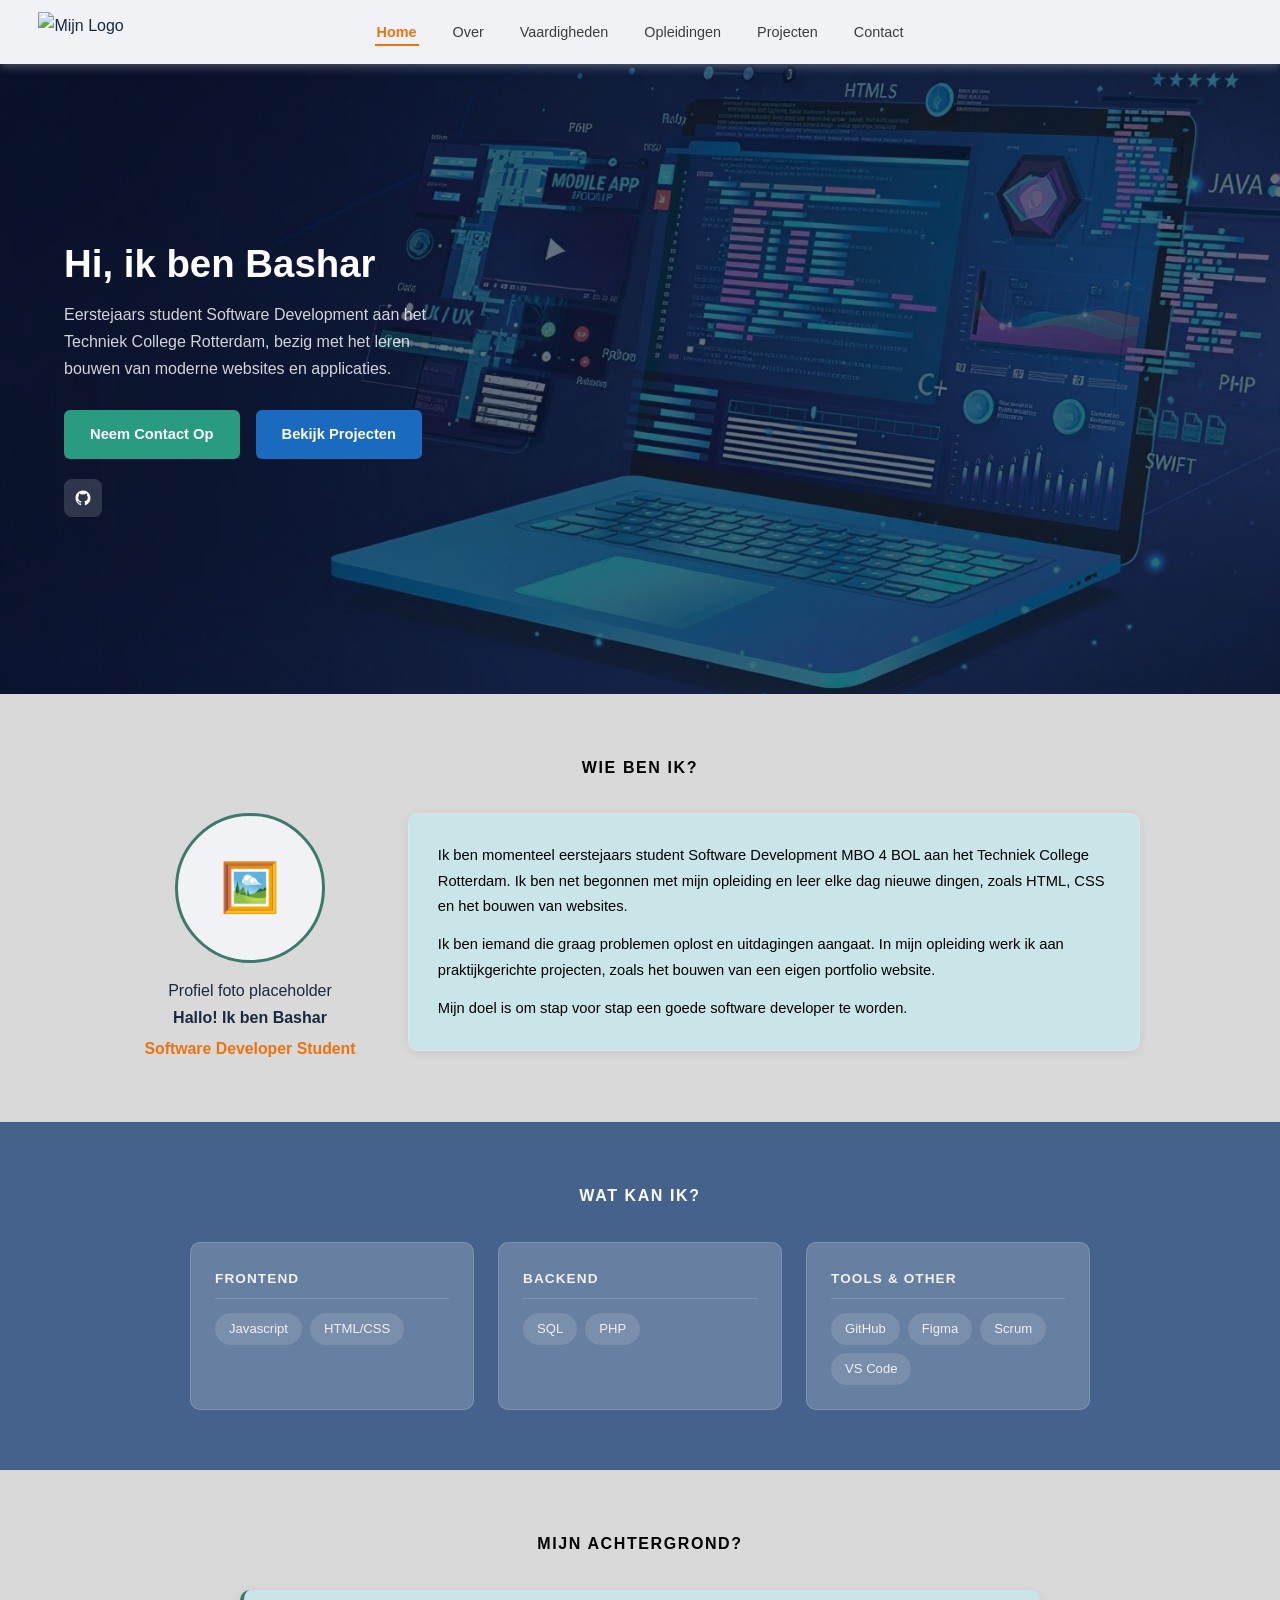
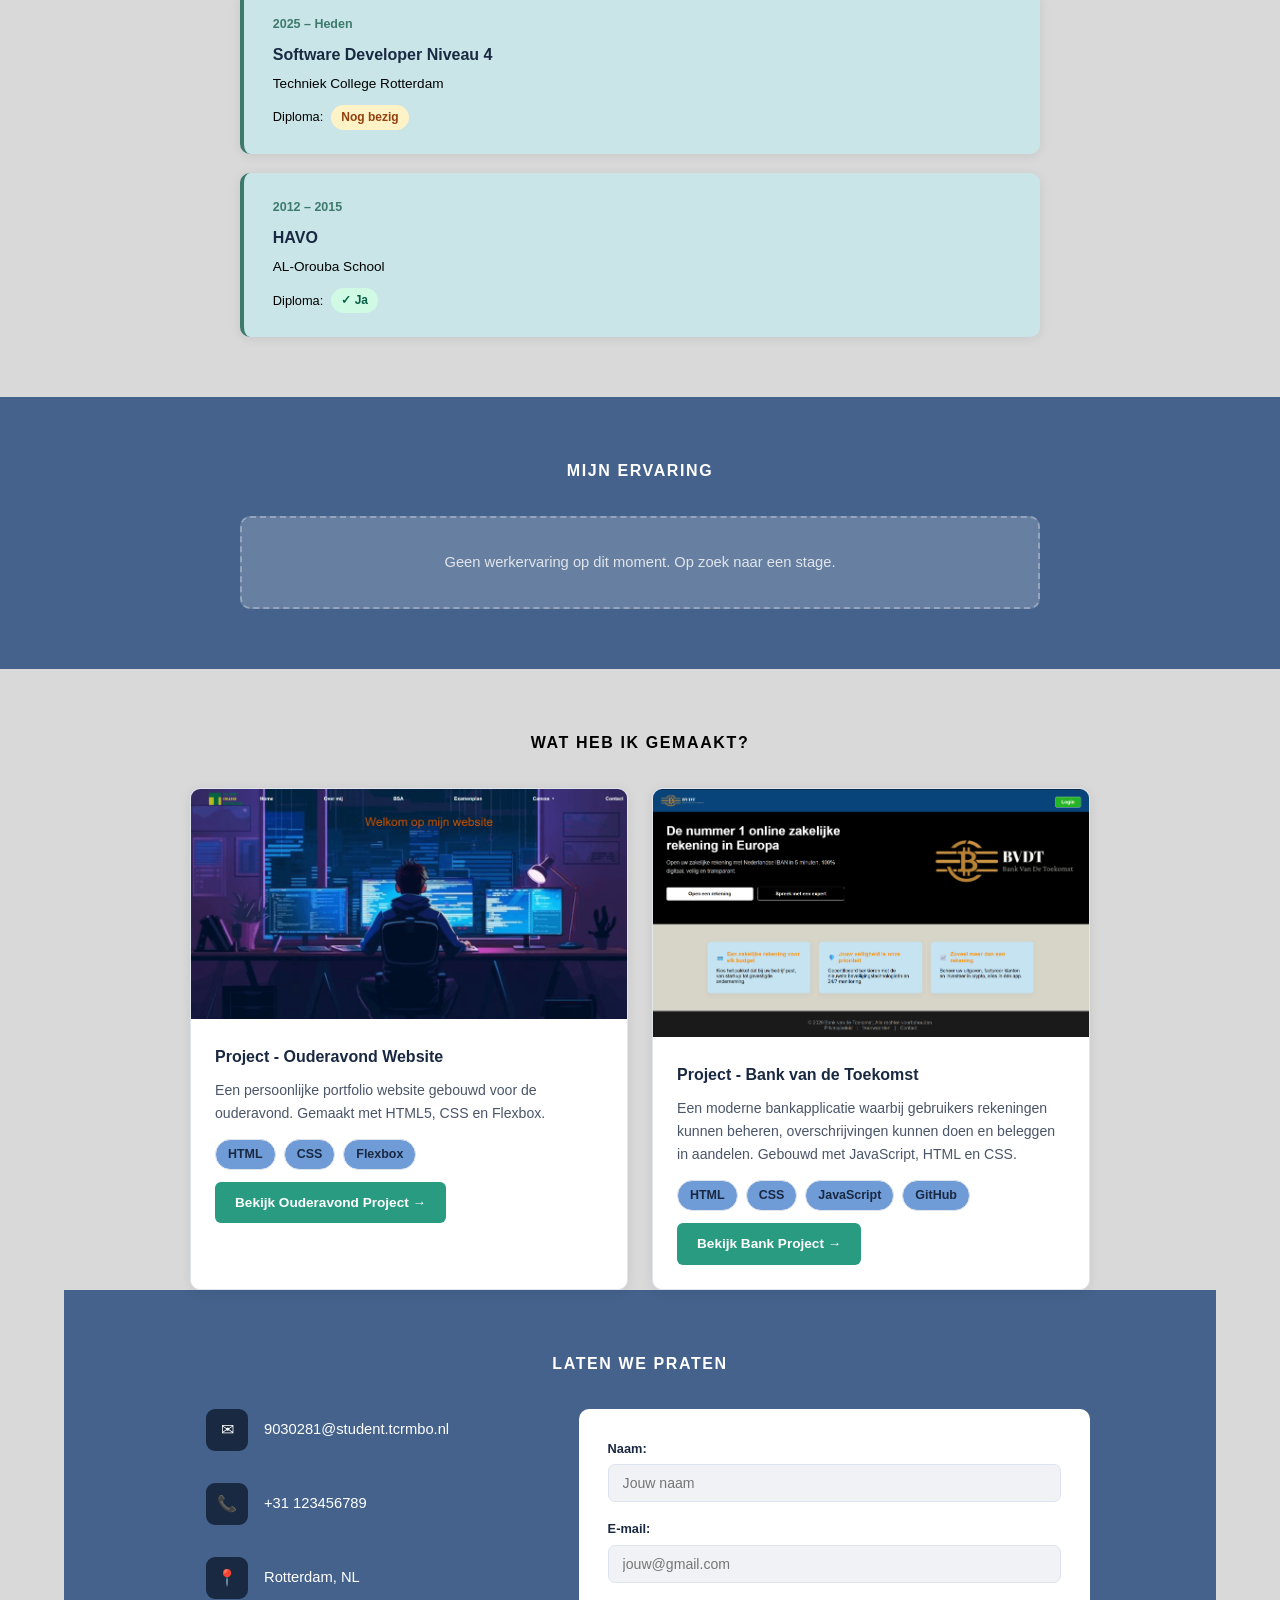
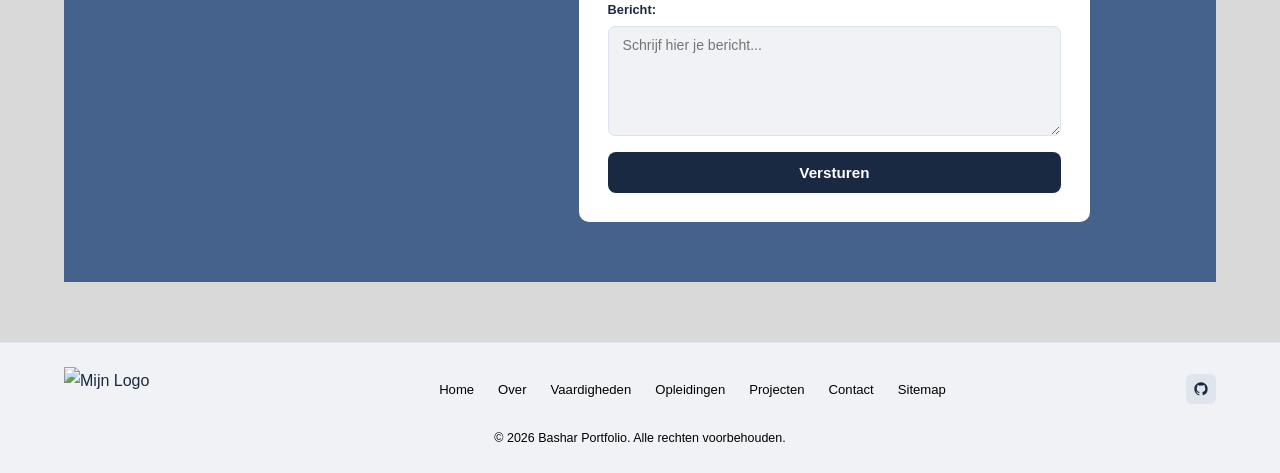
==== commit ef0ac6af: "Update index" ====
--- a/index.html
+++ b/index.html
@@ -24,10 +24,10 @@
 
 <body>
 
-    <!-- ===================== NAVIGATIE ===================== -->
+    <!--NAVIGATIE-->
     <nav class="navbar" id="navbar">
         <div class="nav-logo">
-            <!-- Lighthouse Oplossing: width en height toegevoegd -->
+
             <img src="img/logo.png" alt="Mijn Logo" width="120" height="40">
         </div>
 
@@ -78,10 +78,10 @@
             <h2 class="sectie-ondertitel">Wie ben ik?</h2>
             <section class="over-grid">
                 <aside class="over-links">
-                    <figure class="over-foto">
+
                         <span class="over-foto-placeholder" aria-hidden="true">🖼️</span>
                         <figcaption class="sr-only">Profiel foto placeholder</figcaption>
-                    </figure>
+
                     <p class="over-naam">Hallo! Ik ben Bashar</p>
                     <p class="over-rol">Software Developer Student</p>
                 </aside>
@@ -201,9 +201,9 @@
                 </article>
             </section>
 
-        <!-- ===== NEEM CONTACT OP ===== -->
+        <!--NEEM CONTACT OP-->
         <section id="contact" class="sectie-rood">
-            <!-- W3C Oplossing: p tag veranderd naar h2 tag -->
+
             <h2 class="sectie-ondertitel geel">Laten we praten</h2>
             <div class="contact-grid">
                 <div class="contact-info">
@@ -246,10 +246,10 @@
     <!--FOOTER-->
     <footer class="footer">
         <div class="footer-logo">
-            <!-- Lighthouse Oplossing: width en height toegevoegd -->
+
             <img src="img/logo.png" alt="Mijn Logo" width="120" height="40">
-            <figcaption class="sr-only">Logo in footer</figcaption>
-        </figure>
+
+        </div>
         <nav class="footer-nav" aria-label="Footer navigatie">
             <ul>
                 <li><a href="#home">Home</a></li>
@@ -258,7 +258,7 @@
                 <li><a href="#opleidingen">Opleidingen</a></li>
                 <li><a href="#projecten">Projecten</a></li>
                 <li><a href="#contact">Contact</a></li>
-                <!-- Link naar Sitemap voor SEO -->
+
                 <li><a href="sitemap.html">Sitemap</a></li>
             </ul>
         </nav>
@@ -305,7 +305,9 @@
                 feedback.style.display = 'none';
             }, 3000);
         });
+    
     </script>
+
 </body>
 
 </html>
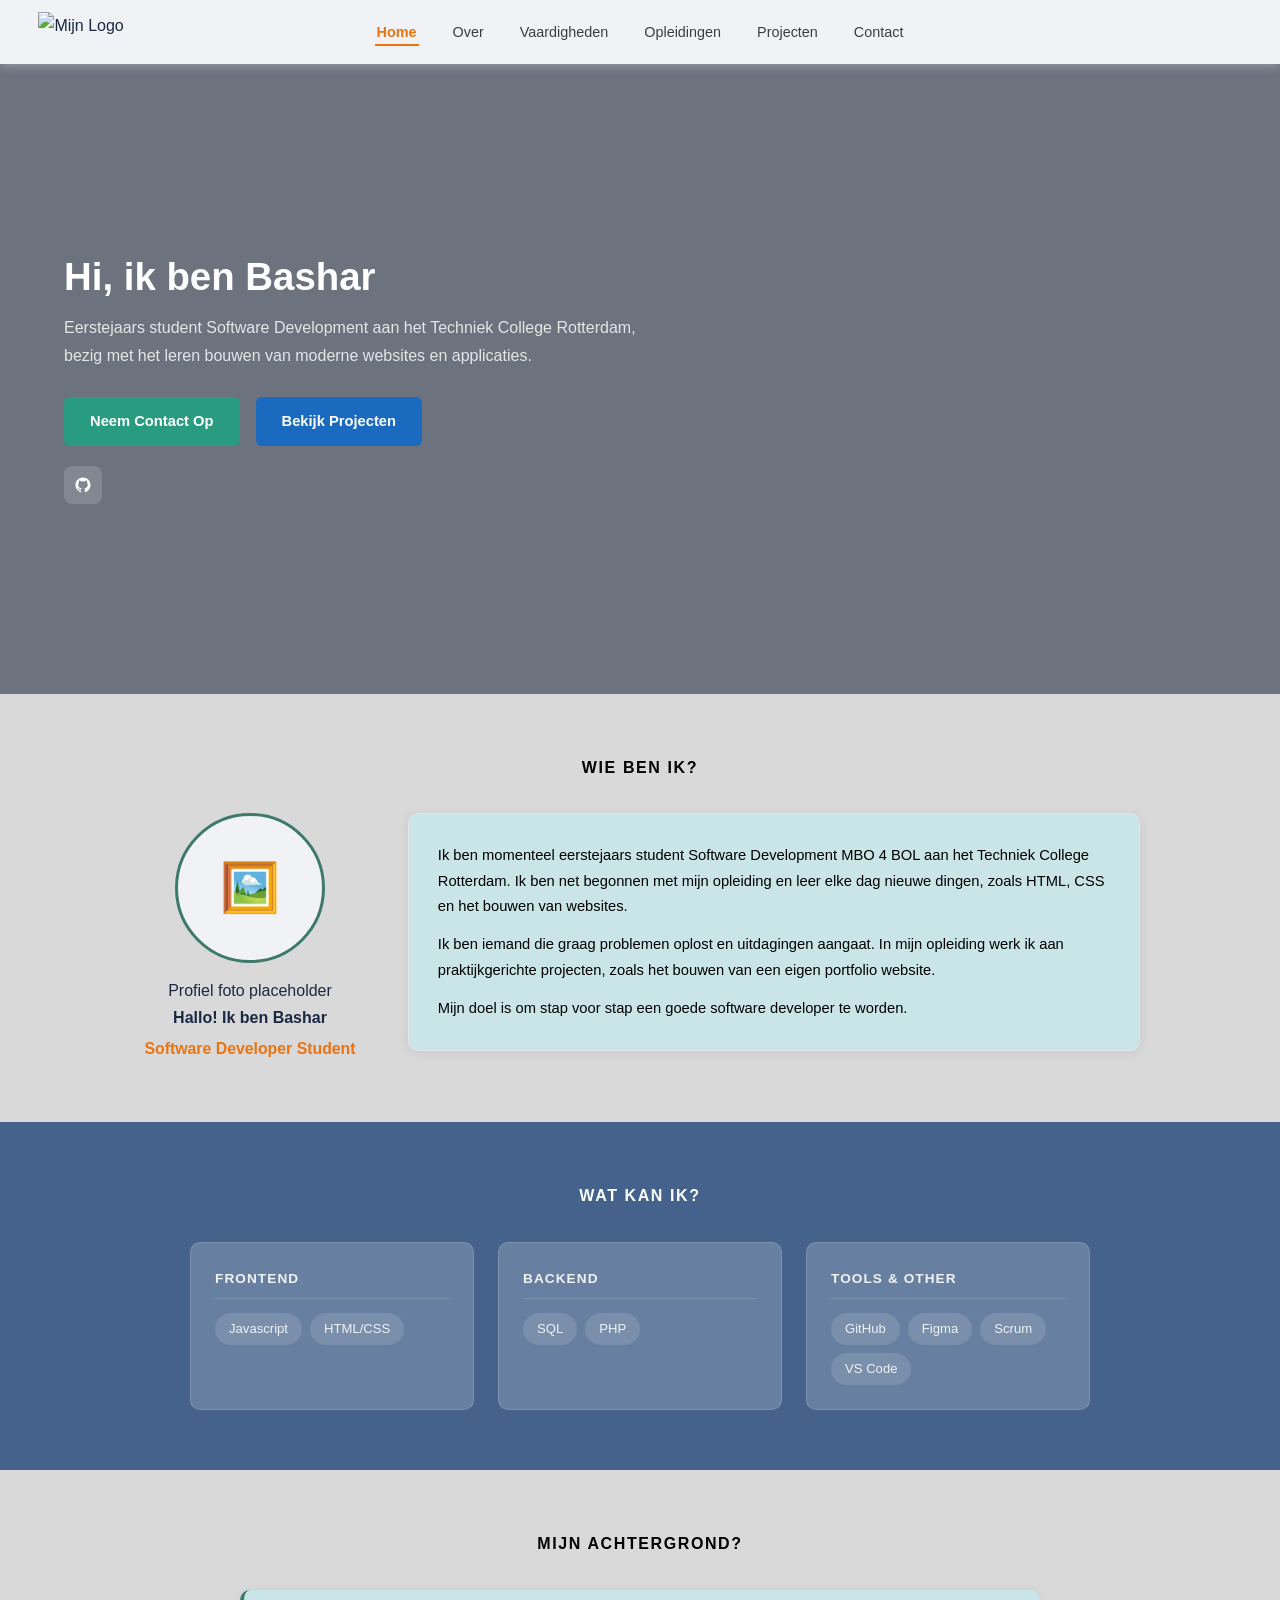
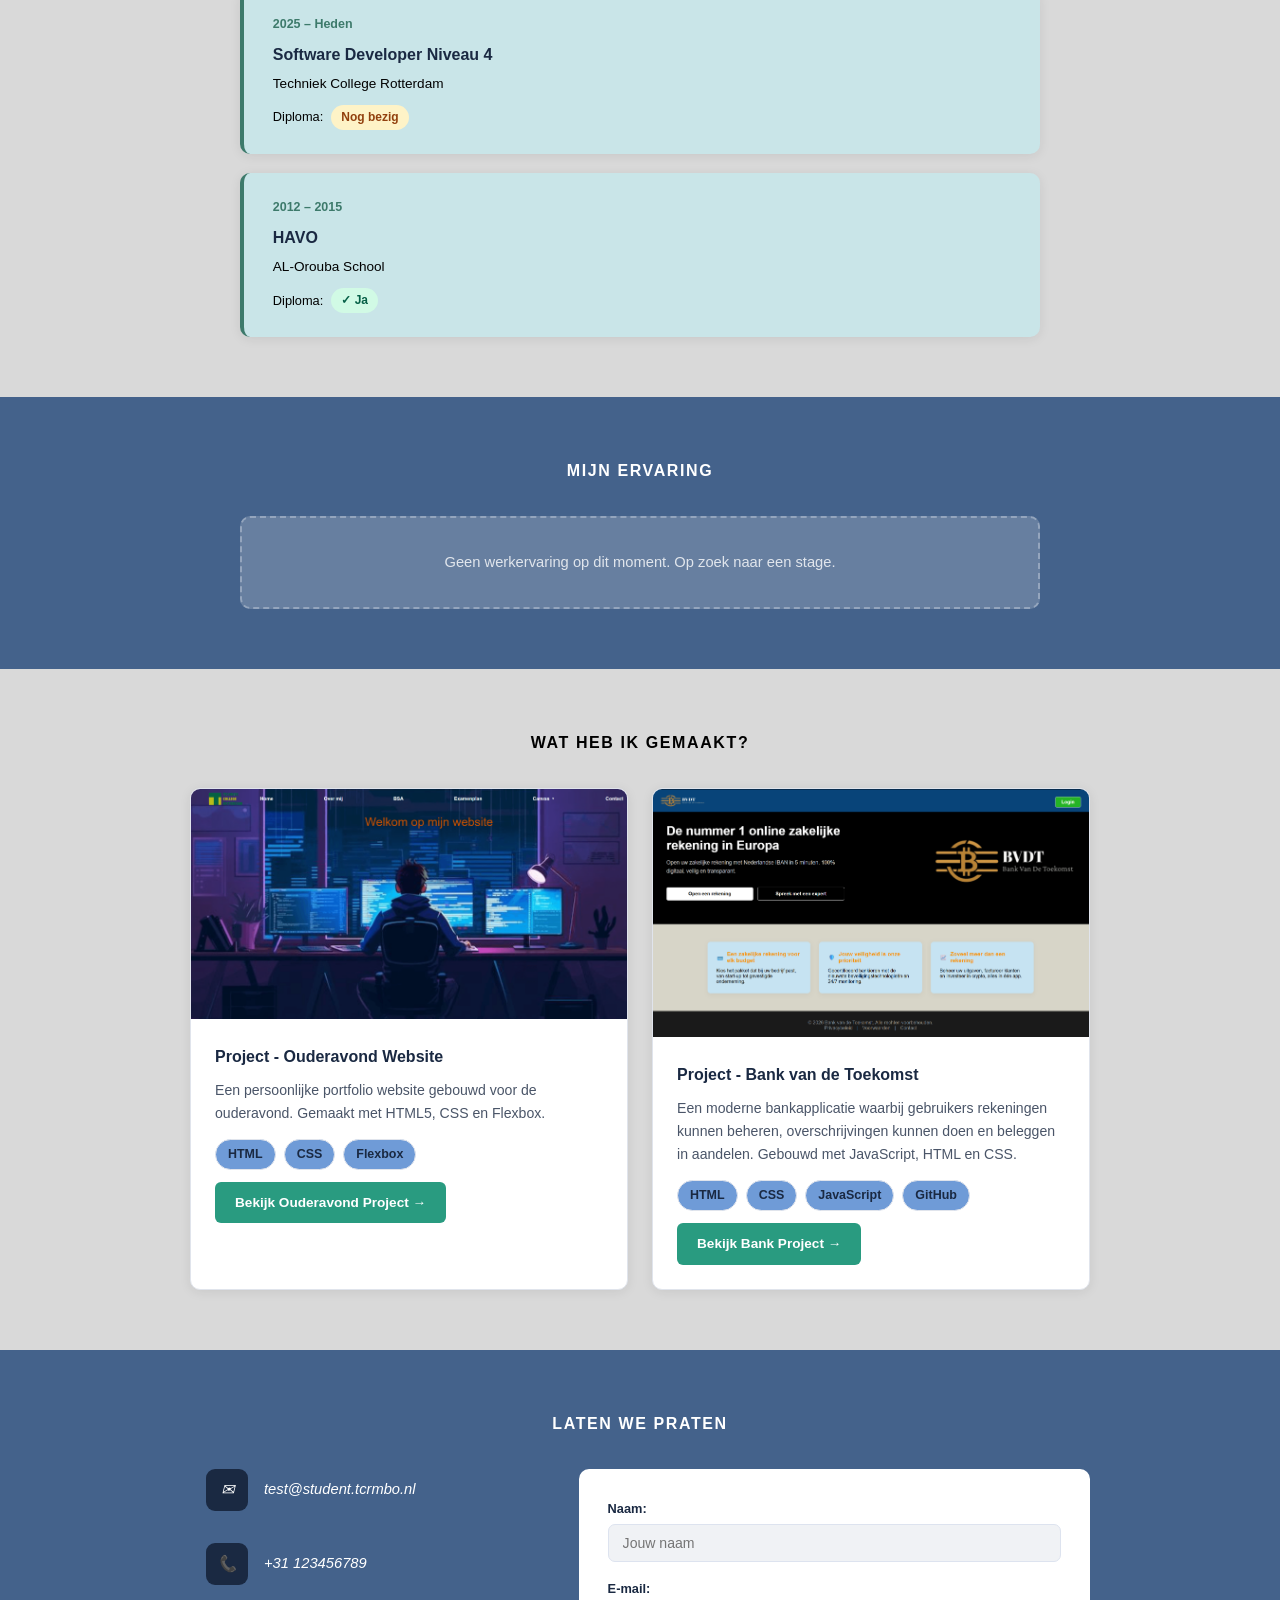
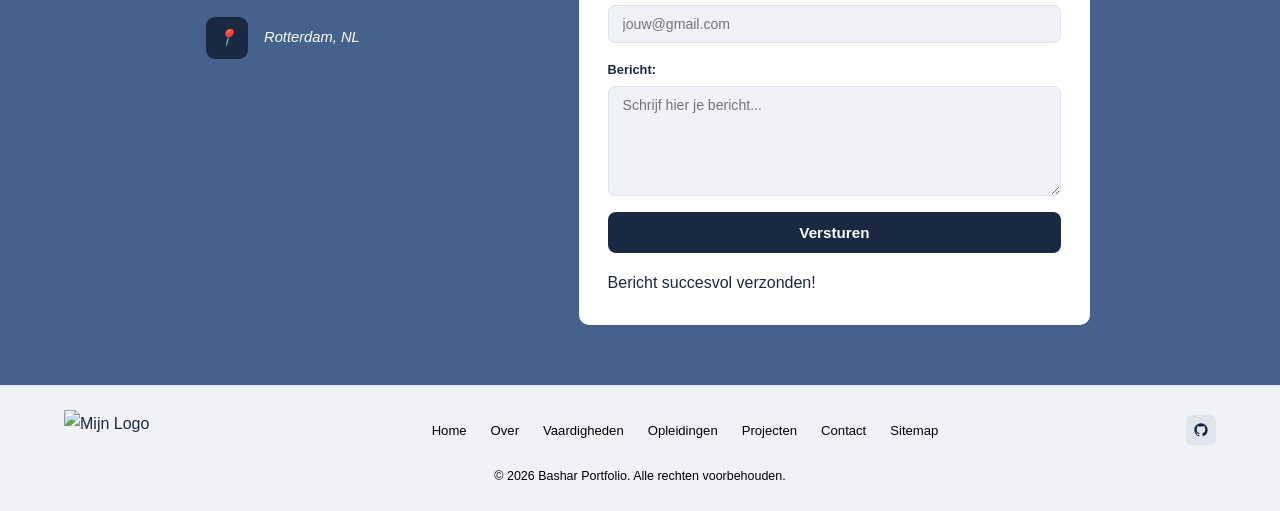
==== commit ffdc1ca7: "Update" ====
--- a/index.html
+++ b/index.html
@@ -5,7 +5,8 @@
     <meta charset="UTF-8">
     <meta name="viewport" content="width=device-width, initial-scale=1.0">
 
-    <!--SEO Meta Tags-->
+    <!-- SEO informatie voor zoekmachines -->
+    <meta name="language" content="nl">
     <meta name="description"
         content="Portfolio van Bashar, student Software Development. Bekijk mijn projecten, vaardigheden en opleidingen.">
     <meta name="keywords" content="Bashar, Portfolio, Software Development, Student, Rotterdam, HTML, CSS, Webdesign">
@@ -13,29 +14,35 @@
     <meta name="robots" content="index, follow">
     <link rel="canonical" href="https://www.jouwwebsite.nl/index.html">
 
+    <!-- Titel van de pagina -->
     <title>Bashar — Portfolio</title>
 
+    <!-- Afbeelding vooraf laden voor snellere weergave -->
     <link rel="preload" as="image" href="img/Home.jpg">
+    <!-- Icoon voor in het tabblad van de browser -->
     <link rel="icon" href="img/logo.png" type="image/png">
 
-    <!--Link naar CSS-->
+    <!-- Link naar het CSS bestand -->
     <link rel="stylesheet" href="style.css">
 </head>
 
 <body>
 
-    <!--NAVIGATIE-->
-    <nav class="navbar" id="navbar">
-        <div class="nav-logo">
-
-            <img src="img/logo.png" alt="Mijn Logo" width="120" height="40">
-        </div>
-
+    <!-- Header met de navigatiebalk -->
+    <header>
+        <nav class="navbar" id="navbar">
+
+            <!-- Logo afbeelding linksboven -->
+            <img src="img/logo.png" alt="Mijn Logo" class="nav-logo" width="120" height="40">
+
+            <!-- Verborgen checkbox voor het hamburger menu -->
             <input type="checkbox" id="nav-toggle" class="nav-toggle">
+            <!-- Hamburger icoon voor op mobiel -->
             <label for="nav-toggle" class="nav-hamburger" aria-label="Open navigatiemenu">
                 <span></span><span></span><span></span>
             </label>
 
+            <!-- De navigatie links -->
             <ul class="nav-links">
                 <li><a href="#home">Home</a></li>
                 <li><a href="#over">Over</a></li>
@@ -47,22 +54,29 @@
         </nav>
     </header>
 
+    <!-- Hier begint de hoofdinhoud -->
     <main>
 
-        <!--HOME-->
-        <section id="home" class="sectie-home" style="background-image: url('img/Home.jpg');">
+        <!-- Home sectie met achtergrondafbeelding -->
+        <section id="home" class="sectie-home">
+            <!-- Donkere laag over de afbeelding -->
             <section class="home-overlay">
+                <!-- Tekst en knoppen op de home pagina -->
                 <article class="home-inhoud">
+                    <!-- Grote titel -->
                     <h1>Hi, ik ben Bashar</h1>
-                    <p>Eerstejaars student Software Development aan het <br> Techniek College Rotterdam, bezig met het
-                        leren <br>
+                    <!-- Korte introductie tekst -->
+                    <p>Eerstejaars student Software Development aan het Techniek College Rotterdam, bezig met het leren
                         bouwen van moderne websites en applicaties.</p>
+                    <!-- Twee knoppen om te klikken -->
                     <nav class="home-knoppen" aria-label="Startpagina acties">
                         <a href="#contact" class="knop-groen">Neem Contact Op</a>
                         <a href="#projecten" class="knop-blauw">Bekijk Projecten</a>
                     </nav>
+                    <!-- Link naar mijn GitHub -->
                     <aside class="home-social" aria-label="Social media links">
                         <a href="https://github.com/Bashar474" class="social-knop" aria-label="GitHub">
+                            <!-- GitHub icoon als SVG -->
                             <svg width="18" height="18" viewBox="0 0 24 24" fill="currentColor">
                                 <path
                                     d="M12 2C6.477 2 2 6.484 2 12.017c0 4.425 2.865 8.18 6.839 9.504.5.092.682-.217.682-.483 0-.237-.008-.868-.013-1.703-2.782.605-3.369-1.343-3.369-1.343-.454-1.158-1.11-1.466-1.11-1.466-.908-.62.069-.608.069-.608 1.003.07 1.531 1.032 1.531 1.032.892 1.53 2.341 1.088 2.91.832.092-.647.35-1.088.636-1.338-2.22-.253-4.555-1.113-4.555-4.951 0-1.093.39-1.988 1.029-2.688-.103-.253-.446-1.272.098-2.65 0 0 .84-.27 2.75 1.026A9.564 9.564 0 0112 6.844c.85.004 1.705.115 2.504.337 1.909-1.296 2.747-1.027 2.747-1.027.546 1.379.202 2.398.1 2.651.64.7 1.028 1.595 1.028 2.688 0 3.848-2.339 4.695-4.566 4.943.359.309.678.92.678 1.855 0 1.338-.012 2.419-.012 2.747 0 .268.18.58.688.482A10.019 10.019 0 0022 12.017C22 6.484 17.522 2 12 2z" />
@@ -73,18 +87,26 @@
             </section>
         </section>
 
-        <!--OVER MIJ-->
+        <!-- Over mij sectie -->
         <section id="over" class="sectie-grijs">
+            <!-- Titel van deze sectie -->
             <h2 class="sectie-ondertitel">Wie ben ik?</h2>
+            <!-- Twee kolommen: foto links, tekst rechts -->
             <section class="over-grid">
+                <!-- Linker kolom met foto en naam -->
                 <aside class="over-links">
-
+                    <!-- Placeholder voor een profielfoto -->
+                    <figure>
                         <span class="over-foto-placeholder" aria-hidden="true">🖼️</span>
+                        <!-- Deze tekst is alleen voor schermlezers -->
                         <figcaption class="sr-only">Profiel foto placeholder</figcaption>
-
+                    </figure>
+                    <!-- Mijn naam -->
                     <p class="over-naam">Hallo! Ik ben Bashar</p>
+                    <!-- Wat ik doe -->
                     <p class="over-rol">Software Developer Student</p>
                 </aside>
+                <!-- Rechter kolom met informatie over mij -->
                 <article class="over-tekstvak">
                     <p>Ik ben momenteel eerstejaars student Software Development MBO 4 BOL aan het Techniek College
                         Rotterdam. Ik ben net begonnen met mijn opleiding en leer elke dag nieuwe dingen, zoals HTML,
@@ -96,11 +118,13 @@
             </section>
         </section>
 
-        <!--KENNIS & VAARDIGHEDEN-->
+        <!-- Vaardigheden sectie -->
         <section id="vaardigheden" class="sectie-donker">
-
+            <!-- Titel van deze sectie -->
             <h2 class="sectie-ondertitel geel">Wat kan ik?</h2>
+            <!-- Drie kaarten naast elkaar voor vaardigheden -->
             <section class="vaardigheden-grid">
+                <!-- Kaart 1: Frontend vaardigheden -->
                 <article class="vaardigheid-kaart">
                     <h3>Frontend</h3>
                     <ul>
@@ -108,6 +132,7 @@
                         <li>HTML/CSS</li>
                     </ul>
                 </article>
+                <!-- Kaart 2: Backend vaardigheden -->
                 <article class="vaardigheid-kaart">
                     <h3>Backend</h3>
                     <ul>
@@ -115,6 +140,7 @@
                         <li>PHP</li>
                     </ul>
                 </article>
+                <!-- Kaart 3: Tools die ik gebruik -->
                 <article class="vaardigheid-kaart">
                     <h3>Tools &amp; Other</h3>
                     <ul>
@@ -127,17 +153,24 @@
             </section>
         </section>
 
-        <!--OPLEIDINGEN-->
+        <!-- Opleidingen sectie -->
         <section id="opleidingen" class="sectie-wit">
-
+            <!-- Titel van deze sectie -->
             <h2 class="sectie-ondertitel">Mijn achtergrond?</h2>
+            <!-- Lijst met mijn opleidingen -->
             <section class="opleidingen-lijst">
+                <!-- Opleiding 1: huidige opleiding -->
                 <article class="opleiding-kaart">
+                    <!-- Periode van de opleiding -->
                     <p class="opleiding-periode">2025 &ndash; Heden</p>
+                    <!-- Naam van de opleiding -->
                     <h3>Software Developer Niveau 4</h3>
+                    <!-- Naam van de school -->
                     <p class="opleiding-school">Techniek College Rotterdam</p>
+                    <!-- Of ik een diploma heb -->
                     <p class="diploma-rij">Diploma: <span class="badge-bezig">Nog bezig</span></p>
                 </article>
+                <!-- Opleiding 2: eerdere opleiding -->
                 <article class="opleiding-kaart">
                     <p class="opleiding-periode">2012 &ndash; 2015</p>
                     <h3>HAVO</h3>
@@ -147,109 +180,124 @@
             </section>
         </section>
 
-        <!--WERKERVARING-->
+        <!-- Werkervaring sectie -->
         <section id="werkervaring" class="sectie-donker">
-
+            <!-- Titel van deze sectie -->
             <h2 class="sectie-ondertitel licht">Mijn ervaring</h2>
+            <!-- Bericht omdat ik nog geen werkervaring heb -->
             <article class="werk-leeg">
                 <p>Geen werkervaring op dit moment. Op zoek naar een stage.</p>
             </article>
         </section>
 
-        <!--MIJN PROJECTEN-->
+        <!-- Projecten sectie -->
         <section id="projecten" class="sectie-grijs">
+            <!-- Titel van deze sectie -->
             <h2 class="sectie-ondertitel">Wat heb ik gemaakt?</h2>
+            <!-- Twee project kaarten naast elkaar -->
             <section class="projecten-lijst">
+                <!-- Project 1: Ouderavond website -->
                 <article class="project-kaart">
-
+                    <!-- Afbeelding van het project -->
                     <img src="img/project1.png" alt="Ouderavond Website" class="project-foto" width="400" height="250"
                         loading="lazy">
-                    <div class="project-inhoud">
+                    <!-- Informatie over dit project -->
+                    <section class="project-inhoud">
                         <h3>Project - Ouderavond Website</h3>
                         <p>Een persoonlijke portfolio website gebouwd voor de ouderavond. Gemaakt met HTML5, CSS en
                             Flexbox.</p>
+                        <!-- Technieken die ik heb gebruikt -->
                         <ul class="tech-tags">
                             <li class="tech-tag">HTML</li>
                             <li class="tech-tag">CSS</li>
                             <li class="tech-tag">Flexbox</li>
                         </ul>
+                        <!-- Link om het project te bekijken -->
                         <a href="ouderavond-website/index.html" target="_blank" rel="noopener noreferrer"
-                            class="knop-project">
-                            Bekijk Ouderavond Project →
-                        </a>
-                    </article>
-                </article>
+                            class="knop-project">Bekijk Ouderavond Project →</a>
+                    </section>
+                </article>
+                <!-- Project 2: Bank website -->
                 <article class="project-kaart">
-
+                    <!-- Afbeelding van het project -->
                     <img src="img/project2.png" alt="Bank van de Toekomst" class="project-foto" width="400" height="250"
                         loading="lazy">
-                    <div class="project-inhoud">
+                    <!-- Informatie over dit project -->
+                    <section class="project-inhoud">
                         <h3>Project - Bank van de Toekomst</h3>
                         <p>Een moderne bankapplicatie waarbij gebruikers rekeningen kunnen beheren, overschrijvingen
                             kunnen doen en beleggen in aandelen. Gebouwd met JavaScript, HTML en CSS.</p>
+                        <!-- Technieken die ik heb gebruikt -->
                         <ul class="tech-tags">
                             <li class="tech-tag">HTML</li>
                             <li class="tech-tag">CSS</li>
                             <li class="tech-tag">JavaScript</li>
                             <li class="tech-tag">GitHub</li>
                         </ul>
+                        <!-- Link om het project te bekijken -->
                         <a href="bank-website/index.html" target="_blank" rel="noopener noreferrer"
-                            class="knop-project">
-                            Bekijk Bank Project →
-                        </a>
-                    </article>
-                </article>
-            </section>
-
-        <!--NEEM CONTACT OP-->
+                            class="knop-project">Bekijk Bank Project →</a>
+                    </section>
+                </article>
+            </section>
+        </section>
+
+        <!-- Contact sectie -->
         <section id="contact" class="sectie-rood">
-
+            <!-- Titel van deze sectie -->
             <h2 class="sectie-ondertitel geel">Laten we praten</h2>
-            <div class="contact-grid">
-                <div class="contact-info">
-                    <div class="contact-item">
+            <!-- Twee kolommen: contactgegevens en formulier -->
+            <section class="contact-grid">
+                <!-- Linker kolom: mijn contactgegevens -->
+                <address class="contact-info">
+                    <!-- E-mail adres -->
+                    <p class="contact-item">
                         <span class="contact-icoon">&#9993;</span>
-                        <span class="contact-tekst">9030281@student.tcrmbo.nl</span>
-                    </div>
-                    <div class="contact-item">
+                        <span class="contact-tekst">test@student.tcrmbo.nl</span>
+                    </p>
+                    <!-- Telefoonnummer -->
+                    <p class="contact-item">
                         <span class="contact-icoon">&#128222;</span>
                         <span class="contact-tekst">+31 123456789</span>
-                    </div>
-                    <div class="contact-item">
+                    </p>
+                    <!-- Woonplaats -->
+                    <p class="contact-item">
                         <span class="contact-icoon">&#128205;</span>
                         <span class="contact-tekst">Rotterdam, NL</span>
-                    </div>
-                </div>
+                    </p>
+                </address>
+                <!-- Rechter kolom: het contactformulier -->
                 <form class="contact-formulier">
-                    <div class="formulier-groep">
+                    <!-- Invoerveld voor naam -->
+                    <p class="formulier-groep">
                         <label for="naam">Naam:</label>
                         <input type="text" id="naam" name="naam" placeholder="Jouw naam">
-                    </div>
-                    <div class="formulier-groep">
+                    </p>
+                    <!-- Invoerveld voor e-mail -->
+                    <p class="formulier-groep">
                         <label for="email">E-mail:</label>
                         <input type="email" id="email" name="email" placeholder="jouw@gmail.com">
-                    </div>
-                    <div class="formulier-groep">
+                    </p>
+                    <!-- Invoerveld voor bericht -->
+                    <p class="formulier-groep">
                         <label for="bericht">Bericht:</label>
                         <textarea id="bericht" name="bericht" placeholder="Schrijf hier je bericht..."></textarea>
-                    </div>
+                    </p>
+                    <!-- Knop om te versturen -->
                     <button type="submit" class="knop-versturen">Versturen</button>
-                    <p class="form-feedback" id="formFeedback" style="display:none; color:green;">
-                        Bericht succesvol verzonden!
-                    </p>
+                    <!-- Bericht dat verschijnt na verzenden -->
+                    <p class="form-feedback" id="formFeedback">Bericht succesvol verzonden!</p>
                 </form>
-            </div>
+            </section>
         </section>
 
     </main>
 
-    <!--FOOTER-->
+    <!-- Footer onderaan de pagina -->
     <footer class="footer">
-        <div class="footer-logo">
-
-            <img src="img/logo.png" alt="Mijn Logo" width="120" height="40">
-
-        </div>
+        <!-- Logo in de footer -->
+        <img src="img/logo.png" alt="Mijn Logo" class="footer-logo" width="120" height="40">
+        <!-- Navigatie links in de footer -->
         <nav class="footer-nav" aria-label="Footer navigatie">
             <ul>
                 <li><a href="#home">Home</a></li>
@@ -258,33 +306,39 @@
                 <li><a href="#opleidingen">Opleidingen</a></li>
                 <li><a href="#projecten">Projecten</a></li>
                 <li><a href="#contact">Contact</a></li>
-
+                <!-- Link naar de sitemap -->
                 <li><a href="sitemap.html">Sitemap</a></li>
             </ul>
         </nav>
+        <!-- Social media link in de footer -->
         <nav class="footer-social" aria-label="Footer social links">
             <a href="https://github.com/Bashar474" aria-label="GitHub">
+                <!-- GitHub icoon als SVG -->
                 <svg width="16" height="16" viewBox="0 0 24 24" fill="currentColor">
                     <path
                         d="M12 2C6.477 2 2 6.484 2 12.017c0 4.425 2.865 8.18 6.839 9.504.5.092.682-.217.682-.483 0-.237-.008-.868-.013-1.703-2.782.605-3.369-1.343-3.369-1.343-.454-1.158-1.11-1.466-1.11-1.466-.908-.62.069-.608.069-.608 1.003.07 1.531 1.032 1.531 1.032.892 1.53 2.341 1.088 2.91.832.092-.647.35-1.088.636-1.338-2.22-.253-4.555-1.113-4.555-4.951 0-1.093.39-1.988 1.029-2.688-.103-.253-.446-1.272.098-2.65 0 0 .84-.27 2.75 1.026A9.564 9.564 0 0112 6.844c.85.004 1.705.115 2.504.337 1.909-1.296 2.747-1.027 2.747-1.027.546 1.379.202 2.398.1 2.651.64.7 1.028 1.595 1.028 2.688 0 3.848-2.339 4.695-4.566 4.943.359.309.678.92.678 1.855 0 1.338-.012 2.419-.012 2.747 0 .268.18.58.688.482A10.019 10.019 0 0022 12.017C22 6.484 17.522 2 12 2z" />
                 </svg>
             </a>
         </nav>
+        <!-- Copyright tekst -->
         <p class="footer-tekst">&copy; 2026 Bashar Portfolio. Alle rechten voorbehouden.</p>
     </footer>
 
-    <!-- JavaScript-->
+    <!-- JavaScript voor twee dingen -->
     <script>
-        const secties = document.querySelectorAll('section[id]');
-        const navLinks = document.querySelectorAll('.nav-links a');
+        // 1. Actieve link in de navigatie markeren bij scrollen
+        var secties = document.querySelectorAll('section[id]');
+        var navLinks = document.querySelectorAll('.nav-links a');
 
         window.addEventListener('scroll', function () {
-            let huidigeId = '';
+            var huidigeId = '';
+            // Kijk welke sectie zichtbaar is
             secties.forEach(function (sectie) {
                 if (window.scrollY >= sectie.offsetTop - 80) {
                     huidigeId = sectie.getAttribute('id');
                 }
             });
+            // Geef de juiste link een actieve stijl
             navLinks.forEach(function (link) {
                 link.classList.remove('actief');
                 if (link.getAttribute('href') === '#' + huidigeId) {
@@ -293,21 +347,24 @@
             });
         });
 
-        // formulier feedback
-        const form = document.querySelector('.contact-formulier');
-        const feedback = document.getElementById('formFeedback');
+        // 2. Feedback tonen na het verzenden van het formulier
+        var form = document.querySelector('.contact-formulier');
+        var feedback = document.getElementById('formFeedback');
 
         form.addEventListener('submit', function (e) {
+            // Stop het standaard gedrag van het formulier
             e.preventDefault();
+            // Toon het feedback bericht
             feedback.style.display = 'block';
+            // Maak het formulier leeg
             form.reset();
-            setTimeout(() => {
+            // Verberg het bericht na 3 seconden
+            setTimeout(function () {
                 feedback.style.display = 'none';
             }, 3000);
         });
-    
     </script>
 
 </body>
 
-</html>
+</html>
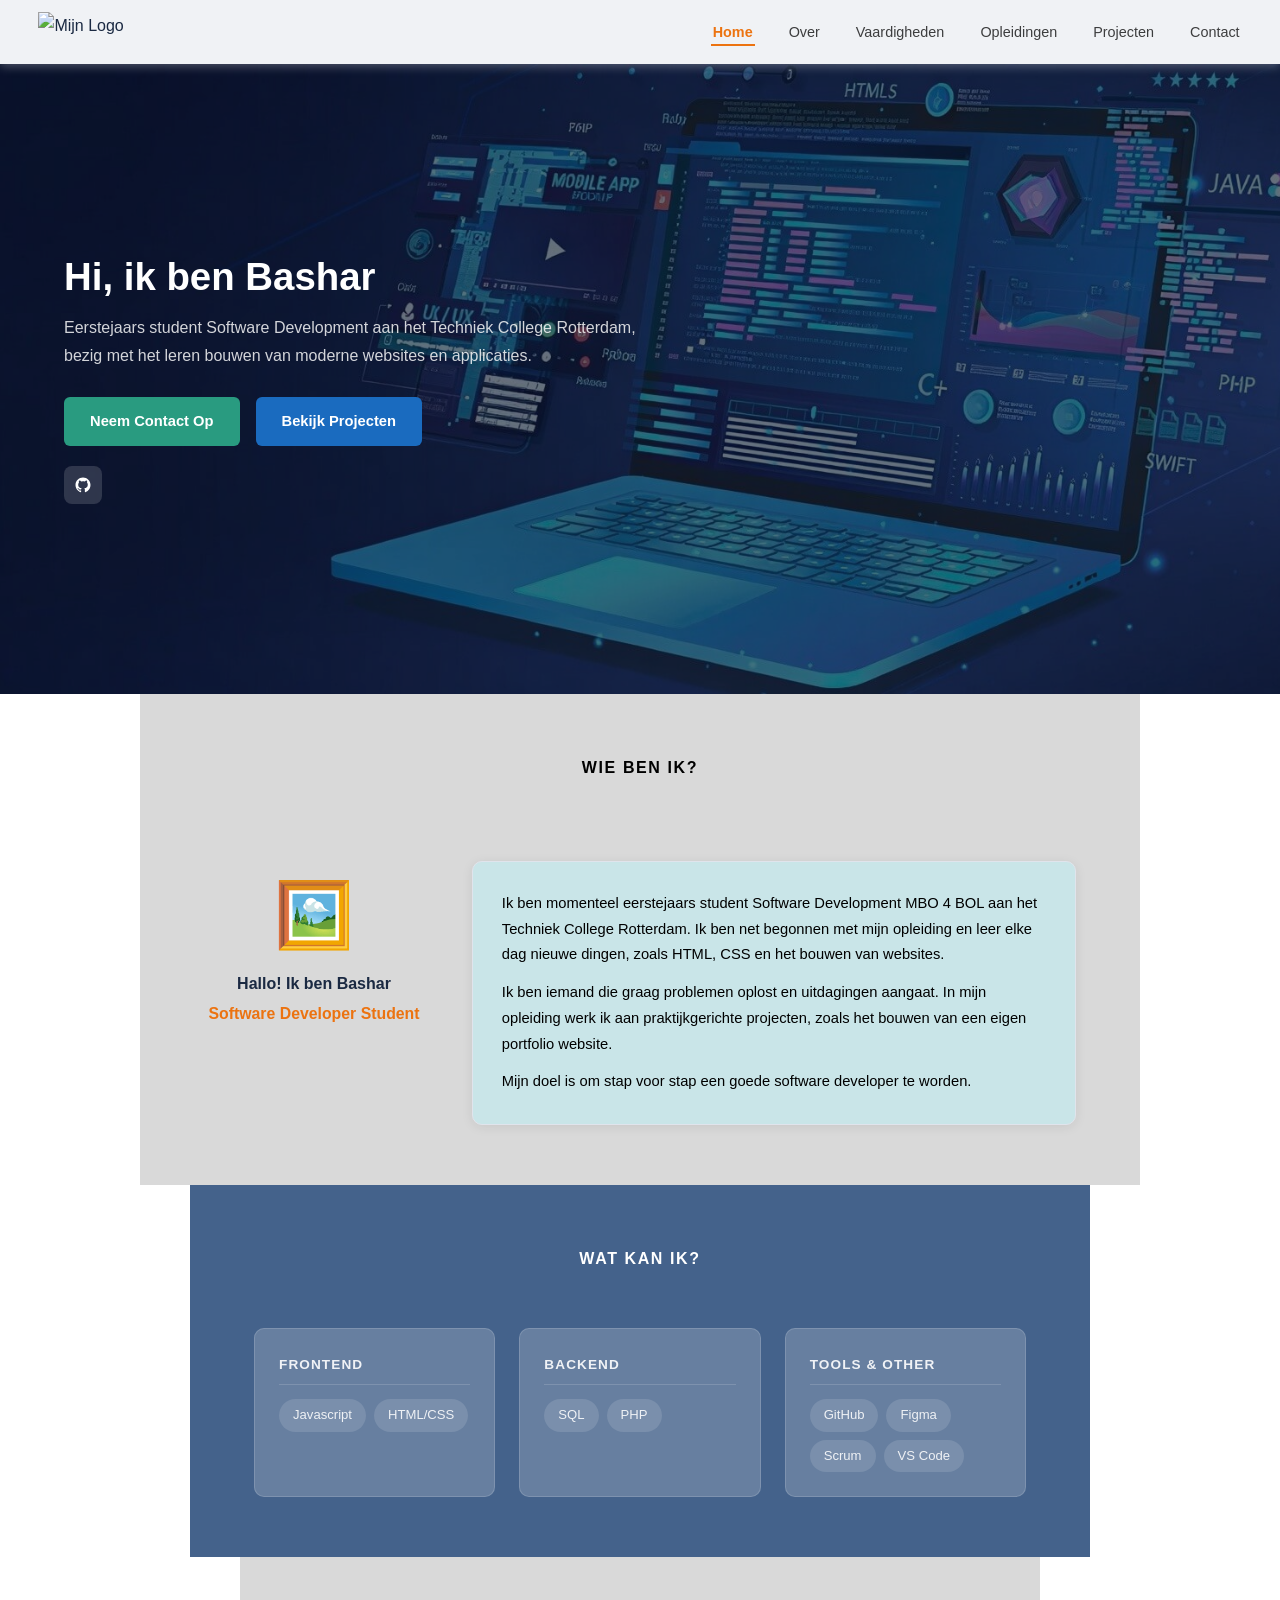
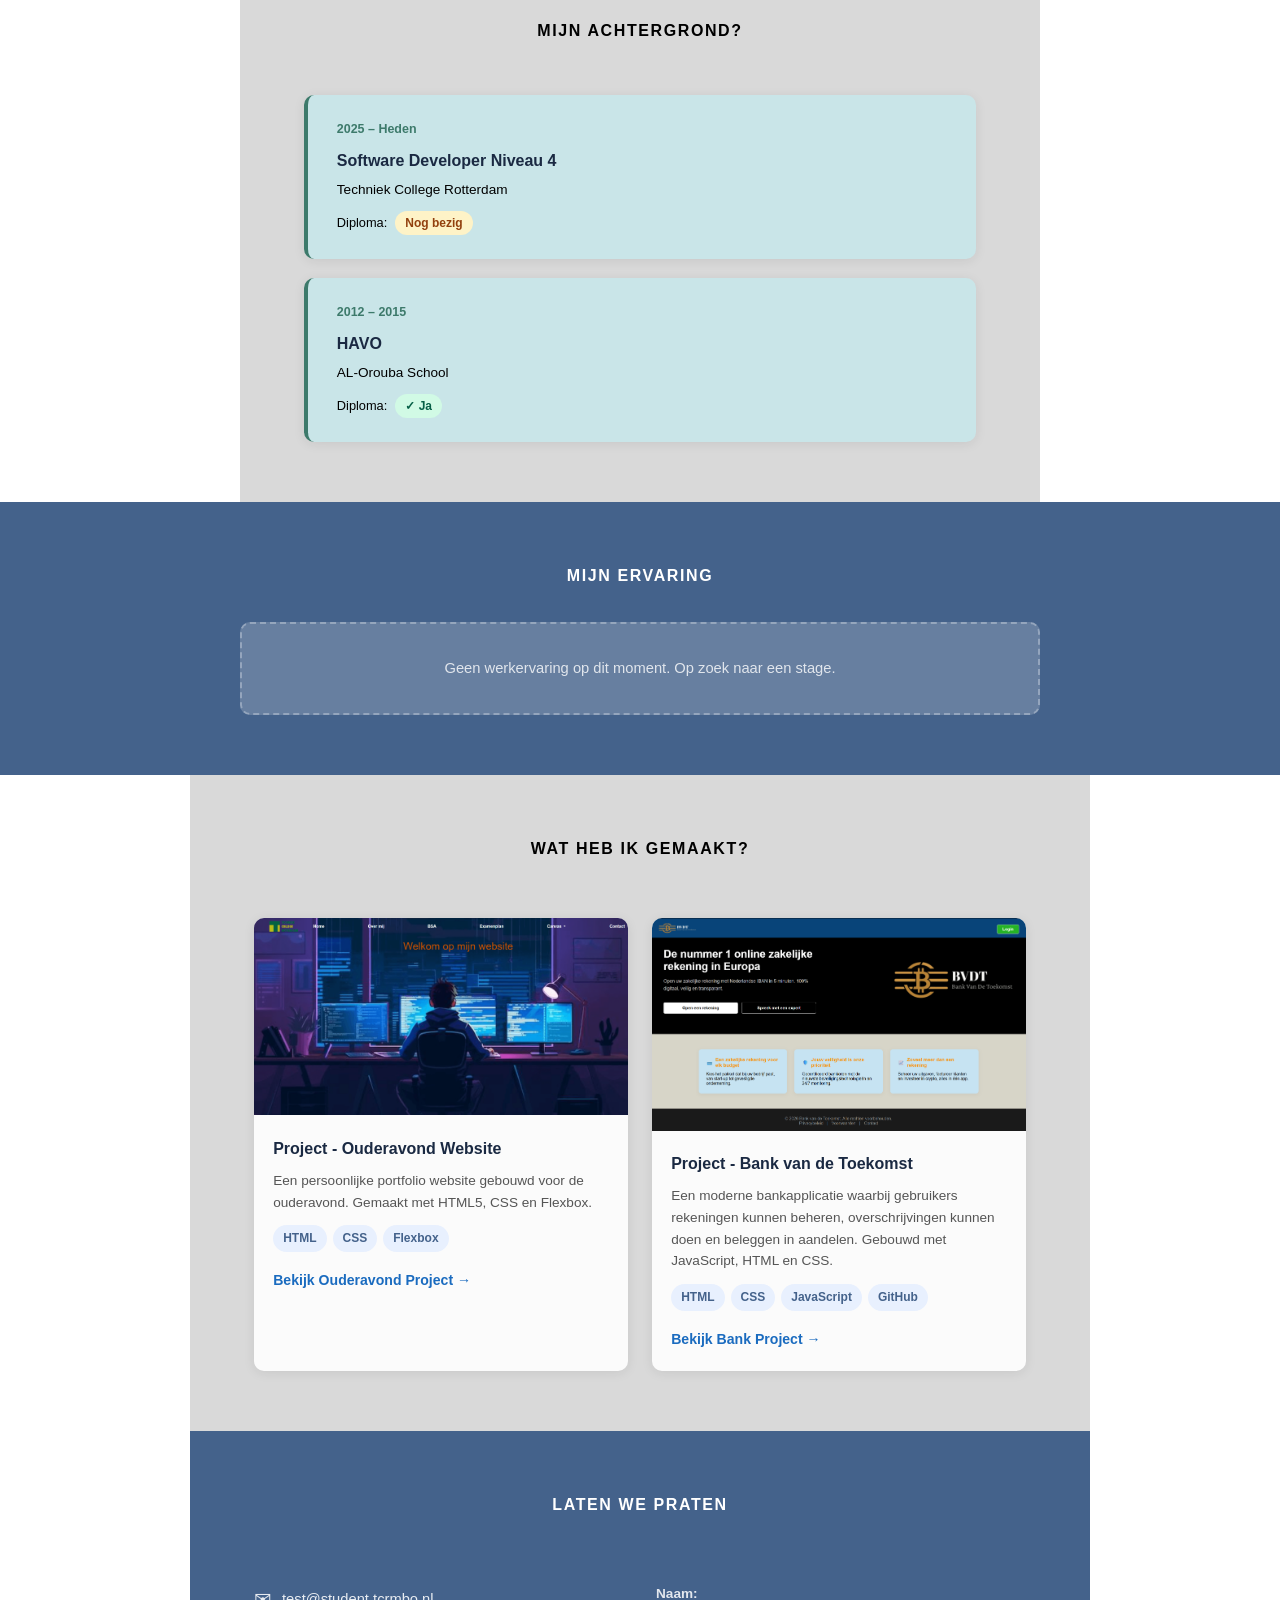
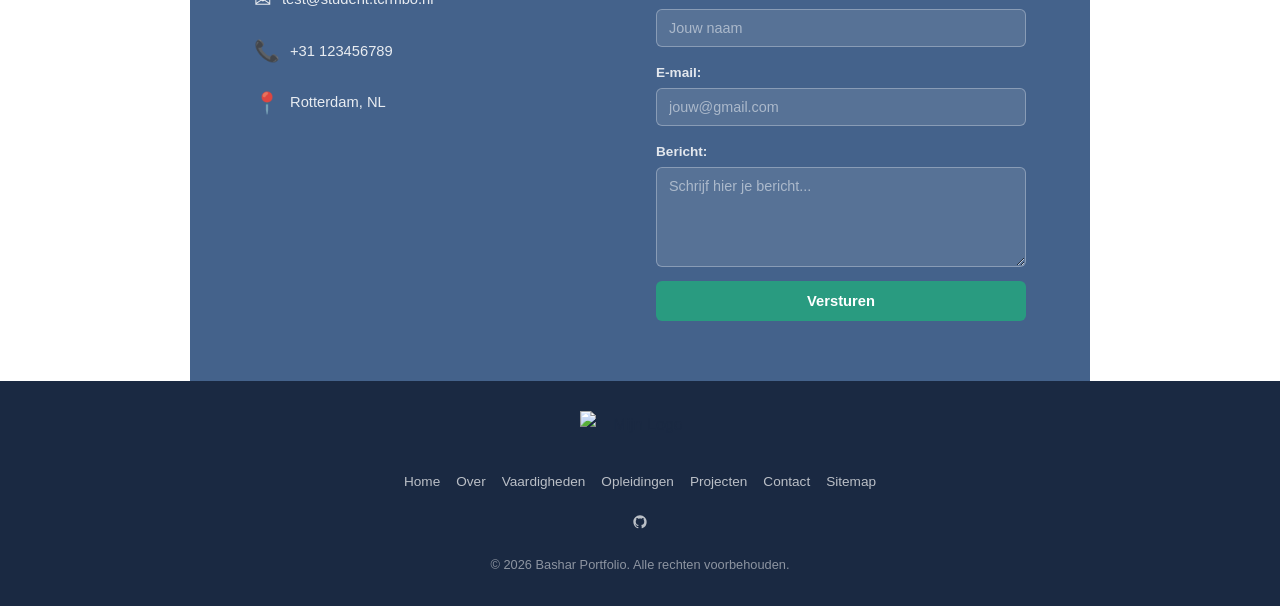
==== commit 11f25916: "Update" ====
--- a/index.html
+++ b/index.html
@@ -6,13 +6,13 @@
     <meta name="viewport" content="width=device-width, initial-scale=1.0">
 
     <!-- SEO informatie voor zoekmachines -->
-    <meta name="language" content="nl">
     <meta name="description"
         content="Portfolio van Bashar, student Software Development. Bekijk mijn projecten, vaardigheden en opleidingen.">
     <meta name="keywords" content="Bashar, Portfolio, Software Development, Student, Rotterdam, HTML, CSS, Webdesign">
     <meta name="author" content="Bashar">
     <meta name="robots" content="index, follow">
     <link rel="canonical" href="https://www.jouwwebsite.nl/index.html">
+    <meta name="language" content="nl">
 
     <!-- Titel van de pagina -->
     <title>Bashar — Portfolio</title>
@@ -38,7 +38,7 @@
             <!-- Verborgen checkbox voor het hamburger menu -->
             <input type="checkbox" id="nav-toggle" class="nav-toggle">
             <!-- Hamburger icoon voor op mobiel -->
-            <label for="nav-toggle" class="nav-hamburger" aria-label="Open navigatiemenu">
+            <label for="nav-toggle" class="nav-hamburger">
                 <span></span><span></span><span></span>
             </label>
 
@@ -87,97 +87,90 @@
             </section>
         </section>
 
-        <!-- Over mij sectie -->
-        <section id="over" class="sectie-grijs">
+        <!-- Over mij sectie met grid layout -->
+        <section id="over" class="sectie-grijs over-grid">
             <!-- Titel van deze sectie -->
             <h2 class="sectie-ondertitel">Wie ben ik?</h2>
-            <!-- Twee kolommen: foto links, tekst rechts -->
-            <section class="over-grid">
-                <!-- Linker kolom met foto en naam -->
-                <aside class="over-links">
-                    <!-- Placeholder voor een profielfoto -->
-                    <figure>
-                        <span class="over-foto-placeholder" aria-hidden="true">🖼️</span>
-                        <!-- Deze tekst is alleen voor schermlezers -->
-                        <figcaption class="sr-only">Profiel foto placeholder</figcaption>
-                    </figure>
-                    <!-- Mijn naam -->
-                    <p class="over-naam">Hallo! Ik ben Bashar</p>
-                    <!-- Wat ik doe -->
-                    <p class="over-rol">Software Developer Student</p>
-                </aside>
-                <!-- Rechter kolom met informatie over mij -->
-                <article class="over-tekstvak">
-                    <p>Ik ben momenteel eerstejaars student Software Development MBO 4 BOL aan het Techniek College
-                        Rotterdam. Ik ben net begonnen met mijn opleiding en leer elke dag nieuwe dingen, zoals HTML,
-                        CSS en het bouwen van websites.</p>
-                    <p>Ik ben iemand die graag problemen oplost en uitdagingen aangaat. In mijn opleiding werk ik aan
-                        praktijkgerichte projecten, zoals het bouwen van een eigen portfolio website.</p>
-                    <p>Mijn doel is om stap voor stap een goede software developer te worden.</p>
-                </article>
-            </section>
-        </section>
-
-        <!-- Vaardigheden sectie -->
-        <section id="vaardigheden" class="sectie-donker">
+            <!-- Linker kolom met foto en naam -->
+            <aside class="over-links">
+                <!-- Placeholder voor een profielfoto -->
+                <figure>
+                    <span class="over-foto-placeholder" aria-hidden="true">🖼️</span>
+                    <!-- Deze tekst is alleen voor schermlezers -->
+                    <figcaption class="sr-only">Profiel foto placeholder</figcaption>
+                </figure>
+                <!-- Mijn naam -->
+                <p class="over-naam">Hallo! Ik ben Bashar</p>
+                <!-- Wat ik doe -->
+                <p class="over-rol">Software Developer Student</p>
+            </aside>
+            <!-- Rechter kolom met informatie over mij -->
+            <article class="over-tekstvak">
+                <!-- Verborgen titel voor de document outline -->
+                <h2 class="sr-only">Meer informatie over mij</h2>
+                <p>Ik ben momenteel eerstejaars student Software Development MBO 4 BOL aan het Techniek College
+                    Rotterdam. Ik ben net begonnen met mijn opleiding en leer elke dag nieuwe dingen, zoals HTML,
+                    CSS en het bouwen van websites.</p>
+                <p>Ik ben iemand die graag problemen oplost en uitdagingen aangaat. In mijn opleiding werk ik aan
+                    praktijkgerichte projecten, zoals het bouwen van een eigen portfolio website.</p>
+                <p>Mijn doel is om stap voor stap een goede software developer te worden.</p>
+            </article>
+        </section>
+
+        <!-- Vaardigheden sectie met grid layout -->
+        <section id="vaardigheden" class="sectie-donker vaardigheden-grid">
             <!-- Titel van deze sectie -->
             <h2 class="sectie-ondertitel geel">Wat kan ik?</h2>
-            <!-- Drie kaarten naast elkaar voor vaardigheden -->
-            <section class="vaardigheden-grid">
-                <!-- Kaart 1: Frontend vaardigheden -->
-                <article class="vaardigheid-kaart">
-                    <h3>Frontend</h3>
-                    <ul>
-                        <li>Javascript</li>
-                        <li>HTML/CSS</li>
-                    </ul>
-                </article>
-                <!-- Kaart 2: Backend vaardigheden -->
-                <article class="vaardigheid-kaart">
-                    <h3>Backend</h3>
-                    <ul>
-                        <li>SQL</li>
-                        <li>PHP</li>
-                    </ul>
-                </article>
-                <!-- Kaart 3: Tools die ik gebruik -->
-                <article class="vaardigheid-kaart">
-                    <h3>Tools &amp; Other</h3>
-                    <ul>
-                        <li>GitHub</li>
-                        <li>Figma</li>
-                        <li>Scrum</li>
-                        <li>VS Code</li>
-                    </ul>
-                </article>
-            </section>
+            <!-- Kaart 1: Frontend vaardigheden -->
+            <article class="vaardigheid-kaart">
+                <h3>Frontend</h3>
+                <ul>
+                    <li>Javascript</li>
+                    <li>HTML/CSS</li>
+                </ul>
+            </article>
+            <!-- Kaart 2: Backend vaardigheden -->
+            <article class="vaardigheid-kaart">
+                <h3>Backend</h3>
+                <ul>
+                    <li>SQL</li>
+                    <li>PHP</li>
+                </ul>
+            </article>
+            <!-- Kaart 3: Tools die ik gebruik -->
+            <article class="vaardigheid-kaart">
+                <h3>Tools &amp; Other</h3>
+                <ul>
+                    <li>GitHub</li>
+                    <li>Figma</li>
+                    <li>Scrum</li>
+                    <li>VS Code</li>
+                </ul>
+            </article>
         </section>
 
         <!-- Opleidingen sectie -->
-        <section id="opleidingen" class="sectie-wit">
+        <section id="opleidingen" class="sectie-wit opleidingen-lijst">
             <!-- Titel van deze sectie -->
             <h2 class="sectie-ondertitel">Mijn achtergrond?</h2>
-            <!-- Lijst met mijn opleidingen -->
-            <section class="opleidingen-lijst">
-                <!-- Opleiding 1: huidige opleiding -->
-                <article class="opleiding-kaart">
-                    <!-- Periode van de opleiding -->
-                    <p class="opleiding-periode">2025 &ndash; Heden</p>
-                    <!-- Naam van de opleiding -->
-                    <h3>Software Developer Niveau 4</h3>
-                    <!-- Naam van de school -->
-                    <p class="opleiding-school">Techniek College Rotterdam</p>
-                    <!-- Of ik een diploma heb -->
-                    <p class="diploma-rij">Diploma: <span class="badge-bezig">Nog bezig</span></p>
-                </article>
-                <!-- Opleiding 2: eerdere opleiding -->
-                <article class="opleiding-kaart">
-                    <p class="opleiding-periode">2012 &ndash; 2015</p>
-                    <h3>HAVO</h3>
-                    <p class="opleiding-school">AL-Orouba School</p>
-                    <p class="diploma-rij">Diploma: <span class="badge-ja">&#10003; Ja</span></p>
-                </article>
-            </section>
+            <!-- Opleiding 1: huidige opleiding -->
+            <article class="opleiding-kaart">
+                <!-- Periode van de opleiding -->
+                <p class="opleiding-periode">2025 &ndash; Heden</p>
+                <!-- Naam van de opleiding -->
+                <h3>Software Developer Niveau 4</h3>
+                <!-- Naam van de school -->
+                <p class="opleiding-school">Techniek College Rotterdam</p>
+                <!-- Of ik een diploma heb -->
+                <p class="diploma-rij">Diploma: <span class="badge-bezig">Nog bezig</span></p>
+            </article>
+            <!-- Opleiding 2: eerdere opleiding -->
+            <article class="opleiding-kaart">
+                <p class="opleiding-periode">2012 &ndash; 2015</p>
+                <h3>HAVO</h3>
+                <p class="opleiding-school">AL-Orouba School</p>
+                <p class="diploma-rij">Diploma: <span class="badge-ja">&#10003; Ja</span></p>
+            </article>
         </section>
 
         <!-- Werkervaring sectie -->
@@ -185,110 +178,104 @@
             <!-- Titel van deze sectie -->
             <h2 class="sectie-ondertitel licht">Mijn ervaring</h2>
             <!-- Bericht omdat ik nog geen werkervaring heb -->
-            <article class="werk-leeg">
-                <p>Geen werkervaring op dit moment. Op zoek naar een stage.</p>
-            </article>
-        </section>
-
-        <!-- Projecten sectie -->
-        <section id="projecten" class="sectie-grijs">
+            <p class="werk-leeg">Geen werkervaring op dit moment. Op zoek naar een stage.</p>
+        </section>
+
+        <!-- Projecten sectie met grid layout -->
+        <section id="projecten" class="sectie-grijs projecten-lijst">
             <!-- Titel van deze sectie -->
             <h2 class="sectie-ondertitel">Wat heb ik gemaakt?</h2>
-            <!-- Twee project kaarten naast elkaar -->
-            <section class="projecten-lijst">
-                <!-- Project 1: Ouderavond website -->
-                <article class="project-kaart">
-                    <!-- Afbeelding van het project -->
-                    <img src="img/project1.png" alt="Ouderavond Website" class="project-foto" width="400" height="250"
-                        loading="lazy">
-                    <!-- Informatie over dit project -->
-                    <section class="project-inhoud">
-                        <h3>Project - Ouderavond Website</h3>
-                        <p>Een persoonlijke portfolio website gebouwd voor de ouderavond. Gemaakt met HTML5, CSS en
-                            Flexbox.</p>
-                        <!-- Technieken die ik heb gebruikt -->
-                        <ul class="tech-tags">
-                            <li class="tech-tag">HTML</li>
-                            <li class="tech-tag">CSS</li>
-                            <li class="tech-tag">Flexbox</li>
-                        </ul>
-                        <!-- Link om het project te bekijken -->
-                        <a href="ouderavond-website/index.html" target="_blank" rel="noopener noreferrer"
-                            class="knop-project">Bekijk Ouderavond Project →</a>
-                    </section>
-                </article>
-                <!-- Project 2: Bank website -->
-                <article class="project-kaart">
-                    <!-- Afbeelding van het project -->
-                    <img src="img/project2.png" alt="Bank van de Toekomst" class="project-foto" width="400" height="250"
-                        loading="lazy">
-                    <!-- Informatie over dit project -->
-                    <section class="project-inhoud">
-                        <h3>Project - Bank van de Toekomst</h3>
-                        <p>Een moderne bankapplicatie waarbij gebruikers rekeningen kunnen beheren, overschrijvingen
-                            kunnen doen en beleggen in aandelen. Gebouwd met JavaScript, HTML en CSS.</p>
-                        <!-- Technieken die ik heb gebruikt -->
-                        <ul class="tech-tags">
-                            <li class="tech-tag">HTML</li>
-                            <li class="tech-tag">CSS</li>
-                            <li class="tech-tag">JavaScript</li>
-                            <li class="tech-tag">GitHub</li>
-                        </ul>
-                        <!-- Link om het project te bekijken -->
-                        <a href="bank-website/index.html" target="_blank" rel="noopener noreferrer"
-                            class="knop-project">Bekijk Bank Project →</a>
-                    </section>
-                </article>
-            </section>
-        </section>
-
-        <!-- Contact sectie -->
-        <section id="contact" class="sectie-rood">
+            <!-- Project 1: Ouderavond website -->
+            <article class="project-kaart">
+                <!-- Afbeelding van het project -->
+                <img src="img/project1.png" alt="Ouderavond Website" class="project-foto" width="400" height="250"
+                    loading="lazy">
+                <!-- Naam van het project -->
+                <h3>Project - Ouderavond Website</h3>
+                <!-- Informatie over dit project -->
+                <section class="project-inhoud">
+                    <p>Een persoonlijke portfolio website gebouwd voor de ouderavond. Gemaakt met HTML5, CSS en
+                        Flexbox.</p>
+                    <!-- Technieken die ik heb gebruikt -->
+                    <ul class="tech-tags">
+                        <li class="tech-tag">HTML</li>
+                        <li class="tech-tag">CSS</li>
+                        <li class="tech-tag">Flexbox</li>
+                    </ul>
+                    <!-- Link om het project te bekijken -->
+                    <a href="ouderavond-website/index.html" target="_blank" rel="noopener noreferrer"
+                        class="knop-project">Bekijk Ouderavond Project →</a>
+                </section>
+            </article>
+            <!-- Project 2: Bank website -->
+            <article class="project-kaart">
+                <!-- Afbeelding van het project -->
+                <img src="img/project2.png" alt="Bank van de Toekomst" class="project-foto" width="400" height="250"
+                    loading="lazy">
+                <!-- Naam van het project -->
+                <h3>Project - Bank van de Toekomst</h3>
+                <!-- Informatie over dit project -->
+                <section class="project-inhoud">
+                    <p>Een moderne bankapplicatie waarbij gebruikers rekeningen kunnen beheren, overschrijvingen
+                        kunnen doen en beleggen in aandelen. Gebouwd met JavaScript, HTML en CSS.</p>
+                    <!-- Technieken die ik heb gebruikt -->
+                    <ul class="tech-tags">
+                        <li class="tech-tag">HTML</li>
+                        <li class="tech-tag">CSS</li>
+                        <li class="tech-tag">JavaScript</li>
+                        <li class="tech-tag">GitHub</li>
+                    </ul>
+                    <!-- Link om het project te bekijken -->
+                    <a href="bank-website/index.html" target="_blank" rel="noopener noreferrer"
+                        class="knop-project">Bekijk Bank Project →</a>
+                </section>
+            </article>
+        </section>
+
+        <!-- Contact sectie met grid layout -->
+        <section id="contact" class="sectie-rood contact-grid">
             <!-- Titel van deze sectie -->
             <h2 class="sectie-ondertitel geel">Laten we praten</h2>
-            <!-- Twee kolommen: contactgegevens en formulier -->
-            <section class="contact-grid">
-                <!-- Linker kolom: mijn contactgegevens -->
-                <address class="contact-info">
-                    <!-- E-mail adres -->
-                    <p class="contact-item">
-                        <span class="contact-icoon">&#9993;</span>
-                        <span class="contact-tekst">test@student.tcrmbo.nl</span>
-                    </p>
-                    <!-- Telefoonnummer -->
-                    <p class="contact-item">
-                        <span class="contact-icoon">&#128222;</span>
-                        <span class="contact-tekst">+31 123456789</span>
-                    </p>
-                    <!-- Woonplaats -->
-                    <p class="contact-item">
-                        <span class="contact-icoon">&#128205;</span>
-                        <span class="contact-tekst">Rotterdam, NL</span>
-                    </p>
-                </address>
-                <!-- Rechter kolom: het contactformulier -->
-                <form class="contact-formulier">
-                    <!-- Invoerveld voor naam -->
-                    <p class="formulier-groep">
-                        <label for="naam">Naam:</label>
-                        <input type="text" id="naam" name="naam" placeholder="Jouw naam">
-                    </p>
-                    <!-- Invoerveld voor e-mail -->
-                    <p class="formulier-groep">
-                        <label for="email">E-mail:</label>
-                        <input type="email" id="email" name="email" placeholder="jouw@gmail.com">
-                    </p>
-                    <!-- Invoerveld voor bericht -->
-                    <p class="formulier-groep">
-                        <label for="bericht">Bericht:</label>
-                        <textarea id="bericht" name="bericht" placeholder="Schrijf hier je bericht..."></textarea>
-                    </p>
-                    <!-- Knop om te versturen -->
-                    <button type="submit" class="knop-versturen">Versturen</button>
-                    <!-- Bericht dat verschijnt na verzenden -->
-                    <p class="form-feedback" id="formFeedback">Bericht succesvol verzonden!</p>
-                </form>
-            </section>
+            <!-- Mijn contactgegevens -->
+            <address class="contact-info">
+                <!-- E-mail adres -->
+                <p class="contact-item">
+                    <span class="contact-icoon">&#9993;</span>
+                    <span class="contact-tekst">test@student.tcrmbo.nl</span>
+                </p>
+                <!-- Telefoonnummer -->
+                <p class="contact-item">
+                    <span class="contact-icoon">&#128222;</span>
+                    <span class="contact-tekst">+31 123456789</span>
+                </p>
+                <!-- Woonplaats -->
+                <p class="contact-item">
+                    <span class="contact-icoon">&#128205;</span>
+                    <span class="contact-tekst">Rotterdam, NL</span>
+                </p>
+            </address>
+            <!-- Het contactformulier -->
+            <form class="contact-formulier">
+                <!-- Invoerveld voor naam -->
+                <p class="formulier-groep">
+                    <label for="naam">Naam:</label>
+                    <input type="text" id="naam" name="naam" placeholder="Jouw naam">
+                </p>
+                <!-- Invoerveld voor e-mail -->
+                <p class="formulier-groep">
+                    <label for="email">E-mail:</label>
+                    <input type="email" id="email" name="email" placeholder="jouw@gmail.com">
+                </p>
+                <!-- Invoerveld voor bericht -->
+                <p class="formulier-groep">
+                    <label for="bericht">Bericht:</label>
+                    <textarea id="bericht" name="bericht" placeholder="Schrijf hier je bericht..."></textarea>
+                </p>
+                <!-- Knop om te versturen -->
+                <button type="submit" class="knop-versturen">Versturen</button>
+                <!-- Bericht dat verschijnt na verzenden -->
+                <p class="form-feedback" id="formFeedback">Bericht succesvol verzonden!</p>
+            </form>
         </section>
 
     </main>
--- a/style.css
+++ b/style.css
@@ -31,23 +31,41 @@
   list-style: none;
 }
 
+.sr-only {
+  position: absolute;
+  width: 1px;
+  height: 1px;
+  padding: 0;
+  margin: -1px;
+  overflow: hidden;
+  clip: rect(0, 0, 0, 0);
+  white-space: nowrap;
+  border: 0;
+}
+
+.sectie-grijs,
+.sectie-donker,
+.sectie-wit,
+.sectie-rood {
+  padding: 60px 5%;
+}
+
 .navbar {
   position: sticky;
   top: 0;
   z-index: 100;
   background: #f0f2f5;
-  display: grid;
-  grid-template-columns: 120px 1fr 120px;
+  display: flex;
   align-items: center;
+  justify-content: space-between;
   padding: 0 3%;
   height: 64px;
   box-shadow: 0 2px 10px rgba(255, 255, 255, 0.3);
 }
 
-.navbar .nav-logo img {
+.navbar .nav-logo {
   height: 40px;
   width: auto;
-  -o-object-fit: contain;
   object-fit: contain;
 }
 
@@ -85,7 +103,6 @@
   flex-direction: column;
   gap: 5px;
   cursor: pointer;
-  justify-self: end;
 }
 
 .nav-hamburger span {
@@ -96,26 +113,6 @@
   transition: all 0.3s;
 }
 
-.sectie-grijs {
-  background: #d9d9d9;
-  padding: 60px 5%;
-}
-
-.sectie-donker {
-  background: #44628B;
-  padding: 60px 5%;
-}
-
-.sectie-wit {
-  background: #d9d9d9;
-  padding: 60px 5%;
-}
-
-.sectie-rood {
-  background: #44628B;
-  padding: 60px 5%;
-}
-
 .sectie-ondertitel {
   text-align: center;
   font-size: 1rem;
@@ -131,11 +128,12 @@
 }
 
 .sectie-ondertitel.licht {
-  color: rgb(255, 255, 255);
+  color: #ffffff;
 }
 
 .sectie-home {
   min-height: 70vh;
+  background-image: url("img/Home.jpg");
   background-size: cover;
   background-position: center;
   background-repeat: no-repeat;
@@ -226,6 +224,10 @@
 
 .social-knop:hover {
   background: #3d7a6b;
+}
+
+.sectie-grijs {
+  background: #d9d9d9;
 }
 
 .over-grid {
@@ -237,18 +239,17 @@
   margin: 0 auto;
 }
 
+.over-grid .sectie-ondertitel {
+  grid-column: 1 / -1;
+}
+
 .over-links {
   text-align: center;
 }
 
-.over-foto img {
-  width: 150px;
-  height: 150px;
-  -o-object-fit: cover;
-  object-fit: cover;
-  border-radius: 50%;
-  border: 3px solid #3d7a6b;
-  margin: 0 auto 14px;
+.over-foto-placeholder {
+  font-size: 4rem;
+  margin-bottom: 14px;
 }
 
 .over-naam {
@@ -265,7 +266,7 @@
 }
 
 .over-tekstvak {
-  background: rgba(182, 240, 247, 0.4784313725);
+  background: rgba(182, 240, 247, 0.48);
   border: 1px solid #e0e4ec;
   border-radius: 10px;
   padding: 1.8rem;
@@ -279,6 +280,10 @@
   color: #000000;
   font-size: 0.92rem;
   line-height: 1.75;
+}
+
+.sectie-donker {
+  background: #44628B;
 }
 
 .vaardigheden-grid {
@@ -289,8 +294,12 @@
   margin: 0 auto;
 }
 
+.vaardigheden-grid .sectie-ondertitel {
+  grid-column: 1 / -1;
+}
+
 .vaardigheid-kaart {
-  background: rgba(255, 255, 255, 0.189);
+  background: rgba(255, 255, 255, 0.19);
   border: 1px solid rgba(255, 255, 255, 0.15);
   border-radius: 10px;
   padding: 1.5rem;
@@ -310,7 +319,6 @@
   display: flex;
   flex-wrap: wrap;
   gap: 8px;
-  list-style: none;
 }
 
 .vaardigheid-kaart ul li {
@@ -321,6 +329,10 @@
   font-size: 0.82rem;
 }
 
+.sectie-wit {
+  background: #d9d9d9;
+}
+
 .opleidingen-lijst {
   display: flex;
   flex-direction: column;
@@ -330,7 +342,7 @@
 }
 
 .opleiding-kaart {
-  background: rgba(182, 240, 247, 0.4784313725);
+  background: rgba(182, 240, 247, 0.48);
   border-radius: 10px;
   padding: 1.5rem 1.8rem;
   border-left: 4px solid #3d7a6b;
@@ -384,16 +396,13 @@
 }
 
 .werk-leeg {
-  background: rgba(255, 255, 255, 0.189);
+  background: rgba(255, 255, 255, 0.19);
   border-radius: 10px;
   padding: 2rem;
   text-align: center;
   border: 2px dashed rgba(255, 255, 255, 0.3);
   max-width: 800px;
   margin: 0 auto;
-}
-
-.werk-leeg p {
   color: rgba(255, 255, 255, 0.8);
   font-size: 0.92rem;
 }
@@ -406,352 +415,270 @@
   margin: 0 auto;
 }
 
+.projecten-lijst .sectie-ondertitel {
+  grid-column: 1 / -1;
+}
+
 .project-kaart {
-  background: #ffffff;
+  display: flex;
+  flex-direction: column;
+  background: rgba(255, 255, 255, 0.9);
   border-radius: 10px;
   overflow: hidden;
   box-shadow: 0 2px 12px rgba(0, 0, 0, 0.08);
-  border: 1px solid #e0e4ec;
+}
+
+.project-kaart>h3 {
+  font-size: 1rem;
+  font-weight: 700;
+  color: #1a2942;
+  margin: 1.2rem 1.2rem 8px;
 }
 
 .project-foto {
   width: 100%;
   height: auto;
-  -o-object-fit: cover;
   object-fit: cover;
-  border-radius: 0;
 }
 
 .project-inhoud {
-  padding: 1.5rem;
-}
-
-.project-inhoud h3 {
-  font-size: 1rem;
-  font-weight: 700;
-  color: #1a2942;
-  margin-bottom: 8px;
+  padding: 0 1.2rem 1.2rem;
 }
 
 .project-inhoud p {
-  font-size: 0.88rem;
-  color: #4a5568;
-  line-height: 1.65;
+  font-size: 0.85rem;
+  color: #555;
+  margin-bottom: 12px;
+  line-height: 1.6;
+}
+
+.tech-tags {
+  display: flex;
+  flex-wrap: wrap;
+  gap: 6px;
   margin-bottom: 14px;
 }
 
-.tech-tags {
-  display: flex;
-  flex-wrap: wrap;
-  gap: 8px;
-}
-
 .tech-tag {
-  background: #6f9bd7;
-  color: #1a2942;
-  padding: 4px 12px;
+  background: #e8f0fe;
+  color: #44628B;
+  padding: 3px 10px;
   border-radius: 100px;
-  font-size: 0.78rem;
+  font-size: 0.75rem;
   font-weight: 600;
-  border: 1px solid #e0e4ec;
 }
 
 .knop-project {
   display: inline-block;
-  margin-top: 12px;
-  padding: 9px 20px;
-  background: #299b80;
-  color: #ffffff;
-  border-radius: 6px;
-  font-size: 0.85rem;
-  font-weight: 700;
-  transition: background 0.2s;
+  color: #1a6bbf;
+  font-weight: 600;
+  font-size: 0.88rem;
+  transition: color 0.2s;
 }
 
 .knop-project:hover {
-  background: #3d7a6b;
+  color: #145299;
+}
+
+.sectie-rood {
+  background: #44628B;
 }
 
 .contact-grid {
   display: grid;
-  grid-template-columns: 1fr 1.5fr;
-  gap: 3rem;
+  grid-template-columns: 1fr 1fr;
+  gap: 2rem;
   max-width: 900px;
   margin: 0 auto;
-  align-items: start;
+}
+
+.contact-grid .sectie-ondertitel {
+  grid-column: 1 / -1;
 }
 
 .contact-info {
-  display: flex;
-  flex-direction: column;
-  gap: 2rem;
-  padding-left: 1rem;
+  font-style: normal;
+  display: flex;
+  flex-direction: column;
+  gap: 16px;
 }
 
 .contact-item {
   display: flex;
   align-items: center;
-  gap: 16px;
+  gap: 10px;
+  margin: 0;
+  color: rgba(255, 255, 255, 0.88);
+  font-size: 0.92rem;
 }
 
 .contact-icoon {
-  width: 42px;
-  height: 42px;
-  border-radius: 9px;
-  background: #1a2942;
-  color: #ffffff;
-  display: flex;
-  align-items: center;
-  justify-content: center;
-  font-size: 1rem;
-  flex-shrink: 0;
-}
-
-.contact-tekst {
-  color: #ffffff;
-  font-size: 0.92rem;
+  font-size: 1.3rem;
 }
 
 .contact-formulier {
-  background: #ffffff;
-  border-radius: 10px;
-  padding: 1.8rem;
-  display: flex;
-  flex-direction: column;
-  gap: 1rem;
+  display: flex;
+  flex-direction: column;
+  gap: 14px;
 }
 
 .formulier-groep {
   display: flex;
   flex-direction: column;
-  gap: 5px;
+  gap: 4px;
+  margin: 0;
 }
 
 .formulier-groep label {
-  font-size: 0.8rem;
-  font-weight: 700;
-  color: #1a2942;
+  font-size: 0.85rem;
+  color: rgba(255, 255, 255, 0.85);
+  font-weight: 600;
 }
 
 .formulier-groep input,
 .formulier-groep textarea {
-  padding: 10px 14px;
-  border-radius: 7px;
-  border: 1.5px solid #dde3ef;
-  font-family: inherit;
-  font-size: 0.88rem;
-  background: #f0f2f5;
-  transition: border-color 0.2s;
+  padding: 10px 12px;
+  border: 1px solid rgba(255, 255, 255, 0.3);
+  border-radius: 6px;
+  background: rgba(255, 255, 255, 0.1);
+  color: #ffffff;
+  font-family: "Segoe UI", Tahoma, Geneva, Verdana, sans-serif;
+  font-size: 0.9rem;
+}
+
+.formulier-groep input::placeholder,
+.formulier-groep textarea::placeholder {
+  color: rgba(255, 255, 255, 0.5);
 }
 
 .formulier-groep input:focus,
 .formulier-groep textarea:focus {
   outline: none;
-  border-color: #3d7a6b;
+  border-color: #ec7310;
 }
 
 .formulier-groep textarea {
-  min-height: 110px;
+  min-height: 100px;
   resize: vertical;
 }
 
 .knop-versturen {
-  width: 100%;
-  padding: 12px;
+  background: #299b80;
+  color: #ffffff;
+  padding: 12px 24px;
+  border: none;
+  border-radius: 6px;
+  font-weight: 700;
+  font-size: 0.92rem;
+  cursor: pointer;
+  transition: background 0.2s, transform 0.2s;
+}
+
+.knop-versturen:hover {
+  background: #2d5a4d;
+  transform: translateY(-2px);
+}
+
+.form-feedback {
+  display: none;
+  color: #4ade80;
+  font-size: 0.88rem;
+  font-weight: 600;
+}
+
+.footer {
   background: #1a2942;
-  color: #ffffff;
-  border: none;
-  border-radius: 8px;
-  font-family: inherit;
-  font-weight: 700;
-  font-size: 0.95rem;
-  cursor: pointer;
-  transition: background 0.2s;
-}
-
-.knop-versturen:hover {
-  background: #3d7a6b;
-}
-
-.footer {
-  background: #f0f2f5;
-  border-top: 1px solid #e0e4ec;
-  padding: 24px 5%;
-  display: flex;
+  padding: 30px 5%;
+  text-align: center;
+  display: flex;
+  flex-direction: column;
   align-items: center;
-  justify-content: space-between;
+  gap: 16px;
+}
+
+.footer-logo {
+  height: 40px;
+  width: auto;
+  object-fit: contain;
+}
+
+.footer-nav ul {
+  display: flex;
   flex-wrap: wrap;
+  justify-content: center;
   gap: 1rem;
 }
 
-.footer .footer-logo img {
-  height: 45px;
-  width: auto;
-  -o-object-fit: contain;
-  object-fit: contain;
-}
-
-.footer .footer-nav ul {
-  display: flex;
-  gap: 1.5rem;
-  flex-wrap: wrap;
-}
-
-.footer .footer-nav ul a {
-  color: black;
-  font-size: 0.82rem;
+.footer-nav ul a {
+  color: rgba(255, 255, 255, 0.7);
+  font-size: 0.85rem;
   transition: color 0.2s;
 }
 
-.footer .footer-nav ul a:hover {
-  color: #ec7310;
+.footer-nav ul a:hover {
+  color: #ffffff;
 }
 
 .footer-social {
   display: flex;
-  gap: 8px;
+  gap: 10px;
 }
 
 .footer-social a {
-  width: 30px;
-  height: 30px;
-  border-radius: 6px;
-  background: #e0e4ec;
-  display: flex;
-  align-items: center;
-  justify-content: center;
-  color: #1a2942;
-  transition: background 0.2s, color 0.2s;
+  color: rgba(255, 255, 255, 0.7);
+  transition: color 0.2s;
 }
 
 .footer-social a:hover {
-  background: #3d7a6b;
   color: #ffffff;
 }
 
 .footer-tekst {
-  width: 100%;
-  text-align: center;
-  font-size: 0.78rem;
-  color: rgb(0, 0, 0);
-}
-
-@media (max-width: 900px) {
+  color: rgba(255, 255, 255, 0.5);
+  font-size: 0.8rem;
+}
+
+@media (max-width: 767px) {
   .navbar {
-    grid-template-columns: 100px 1fr 40px;
+    flex-wrap: wrap;
+  }
+
+  .navbar .nav-links {
+    display: none;
+    flex-basis: 100%;
+    flex-direction: column;
+    gap: 0;
+    padding-bottom: 10px;
+  }
+
+  .navbar .nav-toggle:checked~.nav-links {
+    display: flex;
+  }
+
+  .navbar .nav-hamburger {
+    display: flex;
+  }
+
+  .home-inhoud h1 {
+    font-size: 1.8rem;
   }
 
   .over-grid {
     grid-template-columns: 1fr;
-  }
-
-  .over-links {
-    display: flex;
-    flex-direction: column;
-    align-items: center;
+    text-align: center;
   }
 
   .vaardigheden-grid {
-    grid-template-columns: 1fr 1fr;
+    grid-template-columns: 1fr;
+  }
+
+  .projecten-lijst {
+    grid-template-columns: 1fr;
   }
 
   .contact-grid {
     grid-template-columns: 1fr;
   }
-
-  .contact-info {
-    display: flex;
-    flex-direction: column;
-    gap: 2rem;
-    padding-left: 1rem;
-  }
-}
-
-@media (max-width: 600px) {
-  .navbar {
-    grid-template-columns: 80px 1fr 40px;
-    padding: 0 4%;
-  }
-
-  .nav-hamburger {
-    display: flex;
-  }
-
-  .nav-links {
-    display: none;
-    position: absolute;
-    top: 64px;
-    left: 0;
-    width: 100%;
-    background: #d9d9d9;
-    flex-direction: column;
-    gap: 0;
-    padding: 8px 0;
-    box-shadow: 0 4px 12px rgba(0, 0, 0, 0.3);
-  }
-
-  .nav-links li a {
-    display: block;
-    padding: 13px 5%;
-    border-bottom: 1px solid rgba(255, 255, 255, 0.07);
-  }
-
-  .nav-toggle:checked~.nav-links {
-    display: flex;
-  }
-
-  .home-inhoud h1 {
-    font-size: 1.7rem;
-  }
-
-  .sectie-grijs,
-  .sectie-donker,
-  .sectie-wit,
-  .sectie-rood {
-    padding: 40px 5%;
-  }
-
-  .projecten-lijst {
-    grid-template-columns: 1fr;
-  }
-
-  .vaardigheden-grid {
-    grid-template-columns: 1fr;
-  }
-
-  .contact-info {
-    display: flex;
-    flex-direction: column;
-    gap: 2rem;
-    padding-left: 1rem;
-    padding-top: 3rem;
-  }
-
-  .footer {
-    flex-direction: column;
-    text-align: center;
-  }
-
-  .footer-nav ul {
-    justify-content: center;
-  }
-
-  .footer-social {
-    justify-content: center;
-  }
-}
-
-.over-foto-placeholder {
-  width: 150px;
-  height: 150px;
-  border-radius: 50%;
-  border: 3px solid #3d7a6b;
-  margin: 0 auto 14px;
-  display: flex;
-  align-items: center;
-  justify-content: center;
-  font-size: 3rem;
-  background: #f0f2f5;
 }
 
 /*# sourceMappingURL=style.css.map */
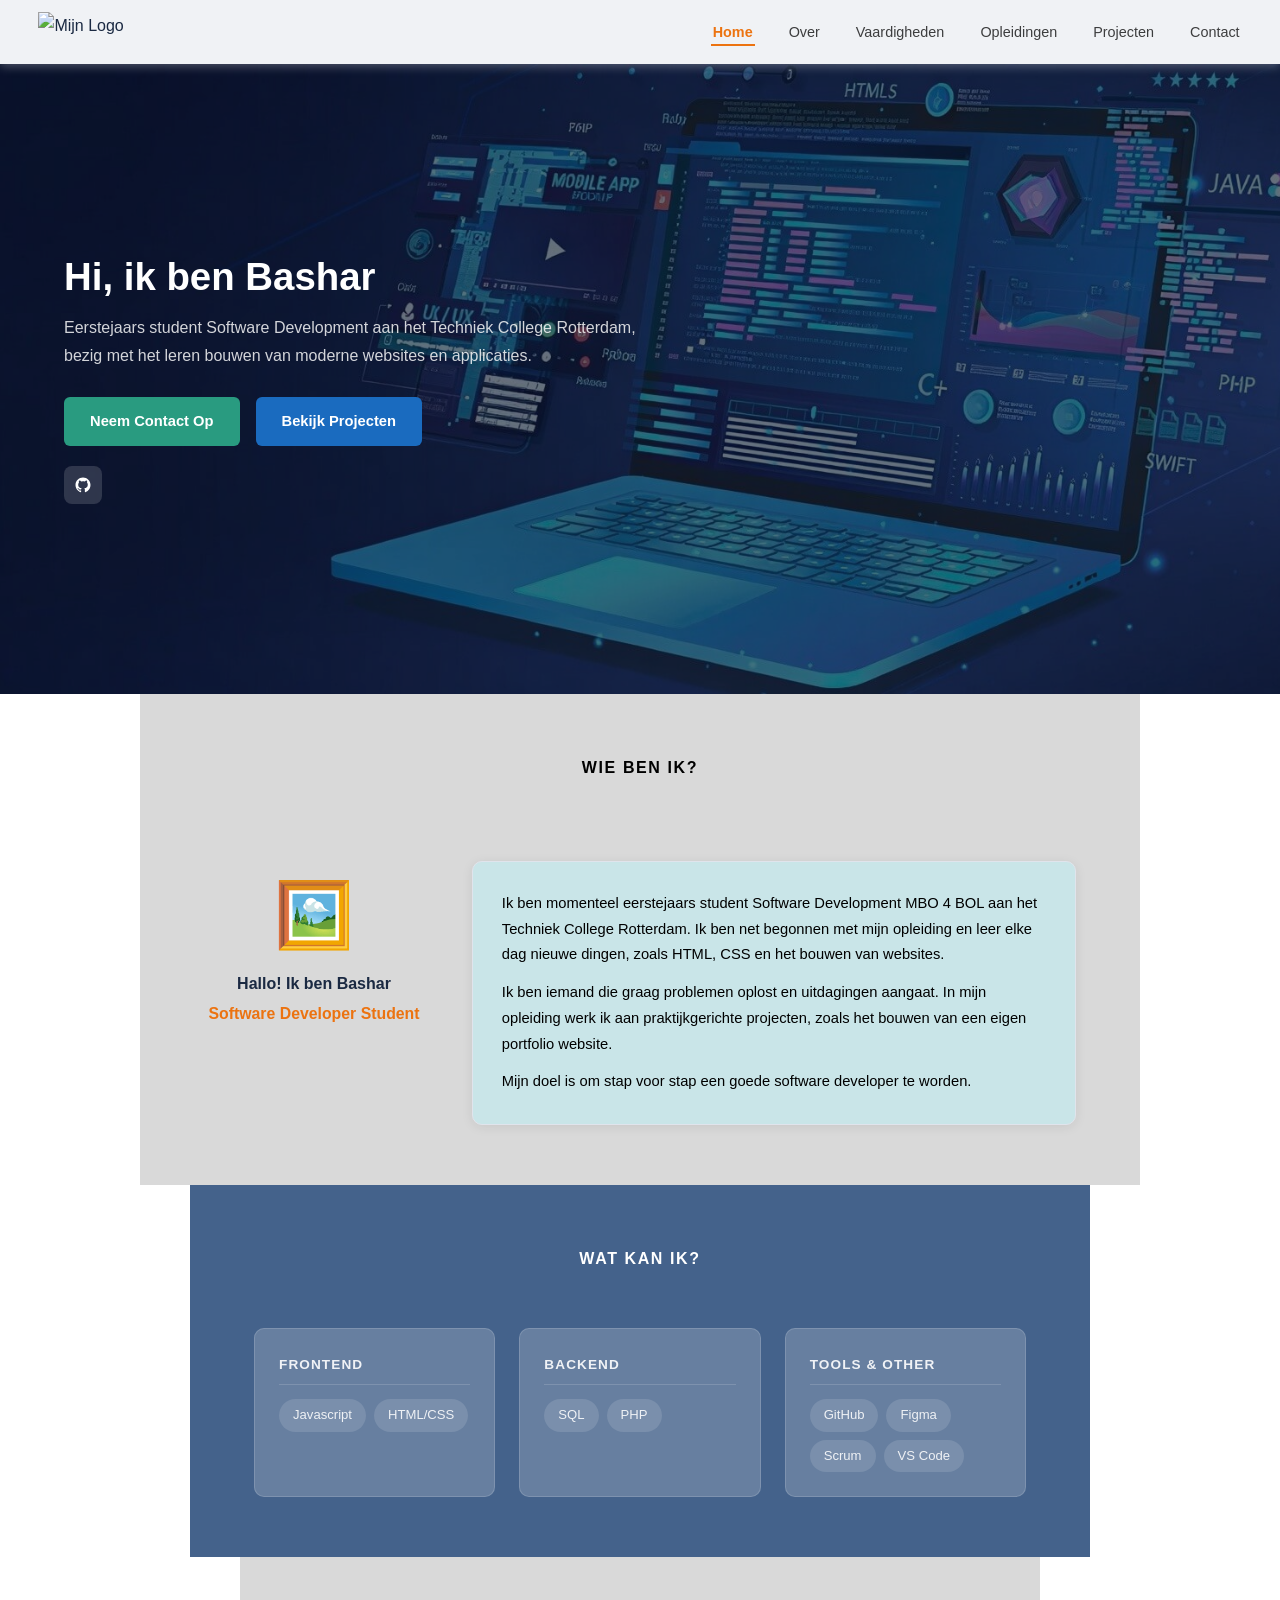
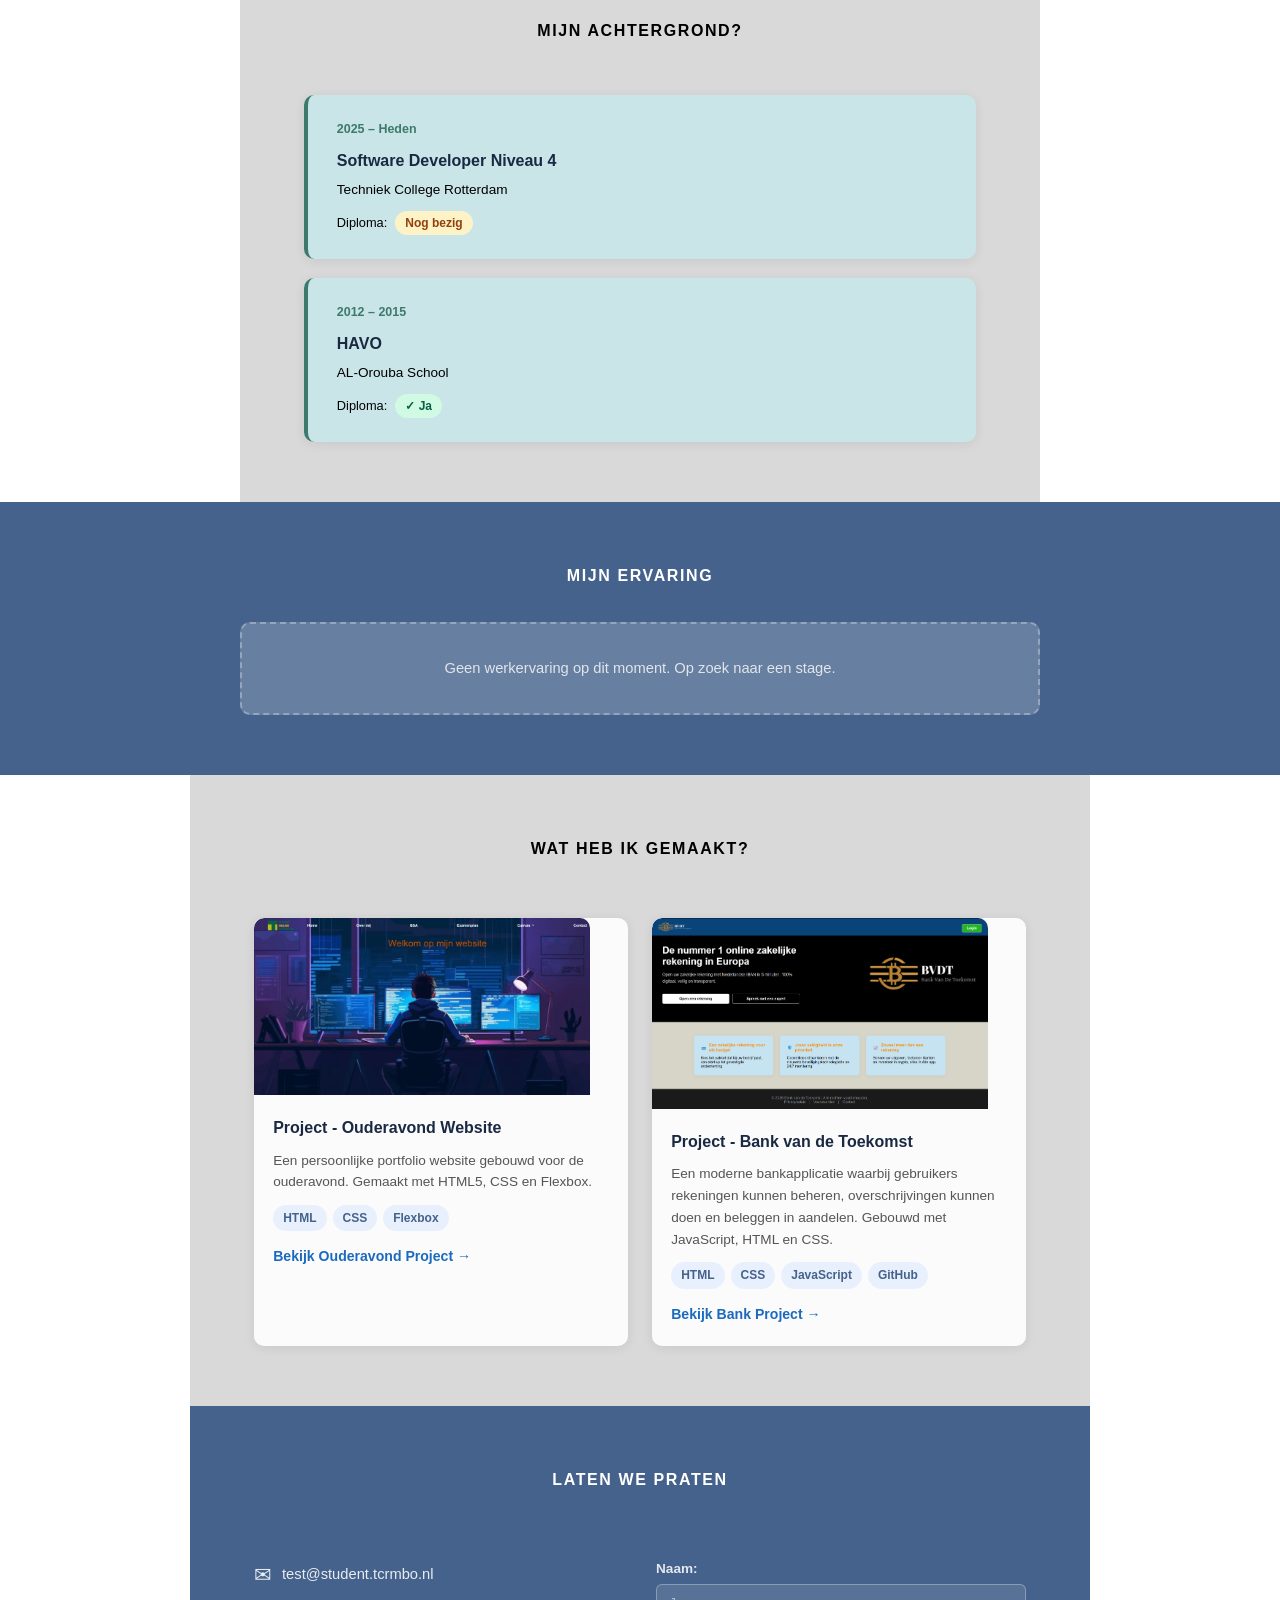
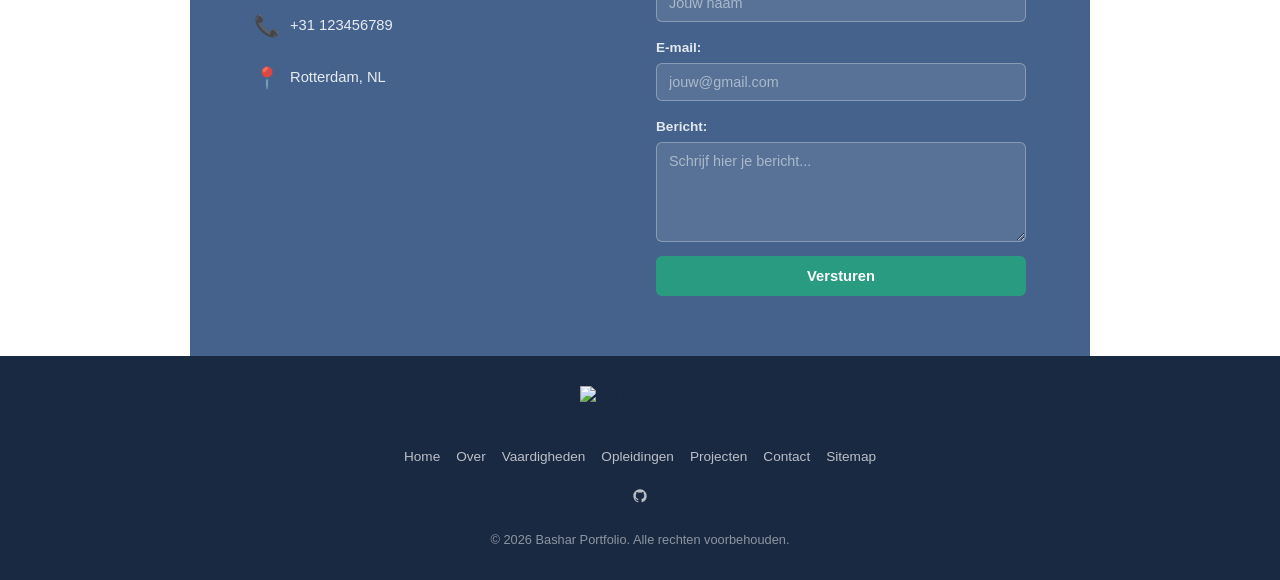
==== commit d57a9fbb: "Update" ====
--- a/index.html
+++ b/index.html
@@ -31,7 +31,6 @@
     <!-- Header met de navigatiebalk -->
     <header>
         <nav class="navbar" id="navbar">
-
             <!-- Logo afbeelding linksboven -->
             <img src="img/logo.png" alt="Mijn Logo" class="nav-logo" width="120" height="40">
 
@@ -59,58 +58,46 @@
 
         <!-- Home sectie met achtergrondafbeelding -->
         <section id="home" class="sectie-home">
-            <!-- Donkere laag over de afbeelding -->
-            <section class="home-overlay">
-                <!-- Tekst en knoppen op de home pagina -->
-                <article class="home-inhoud">
-                    <!-- Grote titel -->
-                    <h1>Hi, ik ben Bashar</h1>
-                    <!-- Korte introductie tekst -->
-                    <p>Eerstejaars student Software Development aan het Techniek College Rotterdam, bezig met het leren
-                        bouwen van moderne websites en applicaties.</p>
-                    <!-- Twee knoppen om te klikken -->
-                    <nav class="home-knoppen" aria-label="Startpagina acties">
-                        <a href="#contact" class="knop-groen">Neem Contact Op</a>
-                        <a href="#projecten" class="knop-blauw">Bekijk Projecten</a>
-                    </nav>
-                    <!-- Link naar mijn GitHub -->
-                    <aside class="home-social" aria-label="Social media links">
-                        <a href="https://github.com/Bashar474" class="social-knop" aria-label="GitHub">
-                            <!-- GitHub icoon als SVG -->
-                            <svg width="18" height="18" viewBox="0 0 24 24" fill="currentColor">
-                                <path
-                                    d="M12 2C6.477 2 2 6.484 2 12.017c0 4.425 2.865 8.18 6.839 9.504.5.092.682-.217.682-.483 0-.237-.008-.868-.013-1.703-2.782.605-3.369-1.343-3.369-1.343-.454-1.158-1.11-1.466-1.11-1.466-.908-.62.069-.608.069-.608 1.003.07 1.531 1.032 1.531 1.032.892 1.53 2.341 1.088 2.91.832.092-.647.35-1.088.636-1.338-2.22-.253-4.555-1.113-4.555-4.951 0-1.093.39-1.988 1.029-2.688-.103-.253-.446-1.272.098-2.65 0 0 .84-.27 2.75 1.026A9.564 9.564 0 0112 6.844c.85.004 1.705.115 2.504.337 1.909-1.296 2.747-1.027 2.747-1.027.546 1.379.202 2.398.1 2.651.64.7 1.028 1.595 1.028 2.688 0 3.848-2.339 4.695-4.566 4.943.359.309.678.92.678 1.855 0 1.338-.012 2.419-.012 2.747 0 .268.18.58.688.482A10.019 10.019 0 0022 12.017C22 6.484 17.522 2 12 2z" />
-                            </svg>
-                        </a>
-                    </aside>
-                </article>
-            </section>
+            <!-- Tekst en knoppen op de home pagina -->
+            <article class="home-inhoud">
+                <!-- Grote titel -->
+                <h1>Hi, ik ben Bashar</h1>
+                <!-- Korte introductie tekst -->
+                <p>Eerstejaars student Software Development aan het Techniek College Rotterdam, bezig met het leren
+                    bouwen van moderne websites en applicaties.</p>
+                <!-- Twee knoppen om te klikken -->
+                <nav class="home-knoppen" aria-label="Startpagina acties">
+                    <a href="#contact" class="knop-groen">Neem Contact Op</a>
+                    <a href="#projecten" class="knop-blauw">Bekijk Projecten</a>
+                </nav>
+                <!-- Link naar mijn GitHub -->
+                <aside class="home-social" aria-label="Social media links">
+                    <a href="https://github.com/Bashar474" class="social-knop" aria-label="GitHub">
+                        <svg width="18" height="18" viewBox="0 0 24 24" fill="currentColor">
+                            <path
+                                d="M12 2C6.477 2 2 6.484 2 12.017c0 4.425 2.865 8.18 6.839 9.504.5.092.682-.217.682-.483 0-.237-.008-.868-.013-1.703-2.782.605-3.369-1.343-3.369-1.343-.454-1.158-1.11-1.466-1.11-1.466-.908-.62.069-.608.069-.608 1.003.07 1.531 1.032 1.531 1.032.892 1.53 2.341 1.088 2.91.832.092-.647.35-1.088.636-1.338-2.22-.253-4.555-1.113-4.555-4.951 0-1.093.39-1.988 1.029-2.688-.103-.253-.446-1.272.098-2.65 0 0 .84-.27 2.75 1.026A9.564 9.564 0 0112 6.844c.85.004 1.705.115 2.504.337 1.909-1.296 2.747-1.027 2.747-1.027.546 1.379.202 2.398.1 2.651.64.7 1.028 1.595 1.028 2.688 0 3.848-2.339 4.695-4.566 4.943.359.309.678.92.678 1.855 0 1.338-.012 2.419-.012 2.747 0 .268.18.58.688.482A10.019 10.019 0 0022 12.017C22 6.484 17.522 2 12 2z" />
+                        </svg>
+                    </a>
+                </aside>
+            </article>
         </section>
 
         <!-- Over mij sectie met grid layout -->
         <section id="over" class="sectie-grijs over-grid">
-            <!-- Titel van deze sectie -->
             <h2 class="sectie-ondertitel">Wie ben ik?</h2>
-            <!-- Linker kolom met foto en naam -->
             <aside class="over-links">
-                <!-- Placeholder voor een profielfoto -->
                 <figure>
                     <span class="over-foto-placeholder" aria-hidden="true">🖼️</span>
-                    <!-- Deze tekst is alleen voor schermlezers -->
                     <figcaption class="sr-only">Profiel foto placeholder</figcaption>
                 </figure>
-                <!-- Mijn naam -->
                 <p class="over-naam">Hallo! Ik ben Bashar</p>
-                <!-- Wat ik doe -->
                 <p class="over-rol">Software Developer Student</p>
             </aside>
-            <!-- Rechter kolom met informatie over mij -->
             <article class="over-tekstvak">
-                <!-- Verborgen titel voor de document outline -->
                 <h2 class="sr-only">Meer informatie over mij</h2>
                 <p>Ik ben momenteel eerstejaars student Software Development MBO 4 BOL aan het Techniek College
-                    Rotterdam. Ik ben net begonnen met mijn opleiding en leer elke dag nieuwe dingen, zoals HTML,
-                    CSS en het bouwen van websites.</p>
+                    Rotterdam. Ik ben net begonnen met mijn opleiding en leer elke dag nieuwe dingen, zoals HTML, CSS en
+                    het bouwen van websites.</p>
                 <p>Ik ben iemand die graag problemen oplost en uitdagingen aangaat. In mijn opleiding werk ik aan
                     praktijkgerichte projecten, zoals het bouwen van een eigen portfolio website.</p>
                 <p>Mijn doel is om stap voor stap een goede software developer te worden.</p>
@@ -119,9 +106,7 @@
 
         <!-- Vaardigheden sectie met grid layout -->
         <section id="vaardigheden" class="sectie-donker vaardigheden-grid">
-            <!-- Titel van deze sectie -->
             <h2 class="sectie-ondertitel geel">Wat kan ik?</h2>
-            <!-- Kaart 1: Frontend vaardigheden -->
             <article class="vaardigheid-kaart">
                 <h3>Frontend</h3>
                 <ul>
@@ -129,7 +114,6 @@
                     <li>HTML/CSS</li>
                 </ul>
             </article>
-            <!-- Kaart 2: Backend vaardigheden -->
             <article class="vaardigheid-kaart">
                 <h3>Backend</h3>
                 <ul>
@@ -137,7 +121,6 @@
                     <li>PHP</li>
                 </ul>
             </article>
-            <!-- Kaart 3: Tools die ik gebruik -->
             <article class="vaardigheid-kaart">
                 <h3>Tools &amp; Other</h3>
                 <ul>
@@ -151,20 +134,13 @@
 
         <!-- Opleidingen sectie -->
         <section id="opleidingen" class="sectie-wit opleidingen-lijst">
-            <!-- Titel van deze sectie -->
             <h2 class="sectie-ondertitel">Mijn achtergrond?</h2>
-            <!-- Opleiding 1: huidige opleiding -->
             <article class="opleiding-kaart">
-                <!-- Periode van de opleiding -->
                 <p class="opleiding-periode">2025 &ndash; Heden</p>
-                <!-- Naam van de opleiding -->
                 <h3>Software Developer Niveau 4</h3>
-                <!-- Naam van de school -->
                 <p class="opleiding-school">Techniek College Rotterdam</p>
-                <!-- Of ik een diploma heb -->
                 <p class="diploma-rij">Diploma: <span class="badge-bezig">Nog bezig</span></p>
             </article>
-            <!-- Opleiding 2: eerdere opleiding -->
             <article class="opleiding-kaart">
                 <p class="opleiding-periode">2012 &ndash; 2015</p>
                 <h3>HAVO</h3>
@@ -175,105 +151,76 @@
 
         <!-- Werkervaring sectie -->
         <section id="werkervaring" class="sectie-donker">
-            <!-- Titel van deze sectie -->
             <h2 class="sectie-ondertitel licht">Mijn ervaring</h2>
-            <!-- Bericht omdat ik nog geen werkervaring heb -->
             <p class="werk-leeg">Geen werkervaring op dit moment. Op zoek naar een stage.</p>
         </section>
 
         <!-- Projecten sectie met grid layout -->
         <section id="projecten" class="sectie-grijs projecten-lijst">
-            <!-- Titel van deze sectie -->
             <h2 class="sectie-ondertitel">Wat heb ik gemaakt?</h2>
             <!-- Project 1: Ouderavond website -->
             <article class="project-kaart">
-                <!-- Afbeelding van het project -->
                 <img src="img/project1.png" alt="Ouderavond Website" class="project-foto" width="400" height="250"
                     loading="lazy">
-                <!-- Naam van het project -->
                 <h3>Project - Ouderavond Website</h3>
-                <!-- Informatie over dit project -->
-                <section class="project-inhoud">
-                    <p>Een persoonlijke portfolio website gebouwd voor de ouderavond. Gemaakt met HTML5, CSS en
-                        Flexbox.</p>
-                    <!-- Technieken die ik heb gebruikt -->
-                    <ul class="tech-tags">
-                        <li class="tech-tag">HTML</li>
-                        <li class="tech-tag">CSS</li>
-                        <li class="tech-tag">Flexbox</li>
-                    </ul>
-                    <!-- Link om het project te bekijken -->
-                    <a href="ouderavond-website/index.html" target="_blank" rel="noopener noreferrer"
-                        class="knop-project">Bekijk Ouderavond Project →</a>
-                </section>
+                <p>Een persoonlijke portfolio website gebouwd voor de ouderavond. Gemaakt met HTML5, CSS en Flexbox.</p>
+                <ul class="tech-tags">
+                    <li class="tech-tag">HTML</li>
+                    <li class="tech-tag">CSS</li>
+                    <li class="tech-tag">Flexbox</li>
+                </ul>
+                <a href="ouderavond-website/index.html" target="_blank" rel="noopener noreferrer"
+                    class="knop-project">Bekijk Ouderavond Project →</a>
             </article>
             <!-- Project 2: Bank website -->
             <article class="project-kaart">
-                <!-- Afbeelding van het project -->
                 <img src="img/project2.png" alt="Bank van de Toekomst" class="project-foto" width="400" height="250"
                     loading="lazy">
-                <!-- Naam van het project -->
                 <h3>Project - Bank van de Toekomst</h3>
-                <!-- Informatie over dit project -->
-                <section class="project-inhoud">
-                    <p>Een moderne bankapplicatie waarbij gebruikers rekeningen kunnen beheren, overschrijvingen
-                        kunnen doen en beleggen in aandelen. Gebouwd met JavaScript, HTML en CSS.</p>
-                    <!-- Technieken die ik heb gebruikt -->
-                    <ul class="tech-tags">
-                        <li class="tech-tag">HTML</li>
-                        <li class="tech-tag">CSS</li>
-                        <li class="tech-tag">JavaScript</li>
-                        <li class="tech-tag">GitHub</li>
-                    </ul>
-                    <!-- Link om het project te bekijken -->
-                    <a href="bank-website/index.html" target="_blank" rel="noopener noreferrer"
-                        class="knop-project">Bekijk Bank Project →</a>
-                </section>
+                <p>Een moderne bankapplicatie waarbij gebruikers rekeningen kunnen beheren, overschrijvingen kunnen doen
+                    en beleggen in aandelen. Gebouwd met JavaScript, HTML en CSS.</p>
+                <ul class="tech-tags">
+                    <li class="tech-tag">HTML</li>
+                    <li class="tech-tag">CSS</li>
+                    <li class="tech-tag">JavaScript</li>
+                    <li class="tech-tag">GitHub</li>
+                </ul>
+                <a href="bank-website/index.html" target="_blank" rel="noopener noreferrer" class="knop-project">Bekijk
+                    Bank Project →</a>
             </article>
         </section>
 
         <!-- Contact sectie met grid layout -->
         <section id="contact" class="sectie-rood contact-grid">
-            <!-- Titel van deze sectie -->
             <h2 class="sectie-ondertitel geel">Laten we praten</h2>
-            <!-- Mijn contactgegevens -->
             <address class="contact-info">
-                <!-- E-mail adres -->
                 <p class="contact-item">
                     <span class="contact-icoon">&#9993;</span>
                     <span class="contact-tekst">test@student.tcrmbo.nl</span>
                 </p>
-                <!-- Telefoonnummer -->
                 <p class="contact-item">
                     <span class="contact-icoon">&#128222;</span>
                     <span class="contact-tekst">+31 123456789</span>
                 </p>
-                <!-- Woonplaats -->
                 <p class="contact-item">
                     <span class="contact-icoon">&#128205;</span>
                     <span class="contact-tekst">Rotterdam, NL</span>
                 </p>
             </address>
-            <!-- Het contactformulier -->
             <form class="contact-formulier">
-                <!-- Invoerveld voor naam -->
                 <p class="formulier-groep">
                     <label for="naam">Naam:</label>
                     <input type="text" id="naam" name="naam" placeholder="Jouw naam">
                 </p>
-                <!-- Invoerveld voor e-mail -->
                 <p class="formulier-groep">
                     <label for="email">E-mail:</label>
                     <input type="email" id="email" name="email" placeholder="jouw@gmail.com">
                 </p>
-                <!-- Invoerveld voor bericht -->
                 <p class="formulier-groep">
                     <label for="bericht">Bericht:</label>
                     <textarea id="bericht" name="bericht" placeholder="Schrijf hier je bericht..."></textarea>
                 </p>
-                <!-- Knop om te versturen -->
                 <button type="submit" class="knop-versturen">Versturen</button>
-                <!-- Bericht dat verschijnt na verzenden -->
                 <p class="form-feedback" id="formFeedback">Bericht succesvol verzonden!</p>
             </form>
         </section>
@@ -282,9 +229,7 @@
 
     <!-- Footer onderaan de pagina -->
     <footer class="footer">
-        <!-- Logo in de footer -->
         <img src="img/logo.png" alt="Mijn Logo" class="footer-logo" width="120" height="40">
-        <!-- Navigatie links in de footer -->
         <nav class="footer-nav" aria-label="Footer navigatie">
             <ul>
                 <li><a href="#home">Home</a></li>
@@ -293,21 +238,17 @@
                 <li><a href="#opleidingen">Opleidingen</a></li>
                 <li><a href="#projecten">Projecten</a></li>
                 <li><a href="#contact">Contact</a></li>
-                <!-- Link naar de sitemap -->
                 <li><a href="sitemap.html">Sitemap</a></li>
             </ul>
         </nav>
-        <!-- Social media link in de footer -->
         <nav class="footer-social" aria-label="Footer social links">
             <a href="https://github.com/Bashar474" aria-label="GitHub">
-                <!-- GitHub icoon als SVG -->
                 <svg width="16" height="16" viewBox="0 0 24 24" fill="currentColor">
                     <path
                         d="M12 2C6.477 2 2 6.484 2 12.017c0 4.425 2.865 8.18 6.839 9.504.5.092.682-.217.682-.483 0-.237-.008-.868-.013-1.703-2.782.605-3.369-1.343-3.369-1.343-.454-1.158-1.11-1.466-1.11-1.466-.908-.62.069-.608.069-.608 1.003.07 1.531 1.032 1.531 1.032.892 1.53 2.341 1.088 2.91.832.092-.647.35-1.088.636-1.338-2.22-.253-4.555-1.113-4.555-4.951 0-1.093.39-1.988 1.029-2.688-.103-.253-.446-1.272.098-2.65 0 0 .84-.27 2.75 1.026A9.564 9.564 0 0112 6.844c.85.004 1.705.115 2.504.337 1.909-1.296 2.747-1.027 2.747-1.027.546 1.379.202 2.398.1 2.651.64.7 1.028 1.595 1.028 2.688 0 3.848-2.339 4.695-4.566 4.943.359.309.678.92.678 1.855 0 1.338-.012 2.419-.012 2.747 0 .268.18.58.688.482A10.019 10.019 0 0022 12.017C22 6.484 17.522 2 12 2z" />
                 </svg>
             </a>
         </nav>
-        <!-- Copyright tekst -->
         <p class="footer-tekst">&copy; 2026 Bashar Portfolio. Alle rechten voorbehouden.</p>
     </footer>
 
@@ -319,13 +260,11 @@
 
         window.addEventListener('scroll', function () {
             var huidigeId = '';
-            // Kijk welke sectie zichtbaar is
             secties.forEach(function (sectie) {
                 if (window.scrollY >= sectie.offsetTop - 80) {
                     huidigeId = sectie.getAttribute('id');
                 }
             });
-            // Geef de juiste link een actieve stijl
             navLinks.forEach(function (link) {
                 link.classList.remove('actief');
                 if (link.getAttribute('href') === '#' + huidigeId) {
@@ -339,13 +278,9 @@
         var feedback = document.getElementById('formFeedback');
 
         form.addEventListener('submit', function (e) {
-            // Stop het standaard gedrag van het formulier
             e.preventDefault();
-            // Toon het feedback bericht
             feedback.style.display = 'block';
-            // Maak het formulier leeg
             form.reset();
-            // Verberg het bericht na 3 seconden
             setTimeout(function () {
                 feedback.style.display = 'none';
             }, 3000);
--- a/style.css
+++ b/style.css
@@ -138,18 +138,22 @@
   background-position: center;
   background-repeat: no-repeat;
   position: relative;
-}
-
-.home-overlay {
+  display: flex;
+  align-items: center;
+  padding: 0 5%;
+}
+
+.sectie-home::before {
+  content: '';
   position: absolute;
   inset: 0;
   background: rgba(10, 20, 40, 0.6);
-  display: flex;
-  align-items: center;
-  padding: 0 5%;
+  z-index: 0;
 }
 
 .home-inhoud {
+  position: relative;
+  z-index: 1;
   max-width: 600px;
 }
 
@@ -426,30 +430,29 @@
   border-radius: 10px;
   overflow: hidden;
   box-shadow: 0 2px 12px rgba(0, 0, 0, 0.08);
-}
-
-.project-kaart>h3 {
+  padding: 0 1.2rem 1.2rem;
+}
+
+.project-kaart h3 {
   font-size: 1rem;
   font-weight: 700;
   color: #1a2942;
-  margin: 1.2rem 1.2rem 8px;
+  margin: 1.2rem 0 8px;
+}
+
+.project-kaart p {
+  font-size: 0.85rem;
+  color: #555;
+  margin-bottom: 12px;
+  line-height: 1.6;
 }
 
 .project-foto {
   width: 100%;
   height: auto;
   object-fit: cover;
-}
-
-.project-inhoud {
-  padding: 0 1.2rem 1.2rem;
-}
-
-.project-inhoud p {
-  font-size: 0.85rem;
-  color: #555;
-  margin-bottom: 12px;
-  line-height: 1.6;
+  margin: 0 -1.2rem 0;
+  border-radius: 10px 10px 0 0;
 }
 
 .tech-tags {
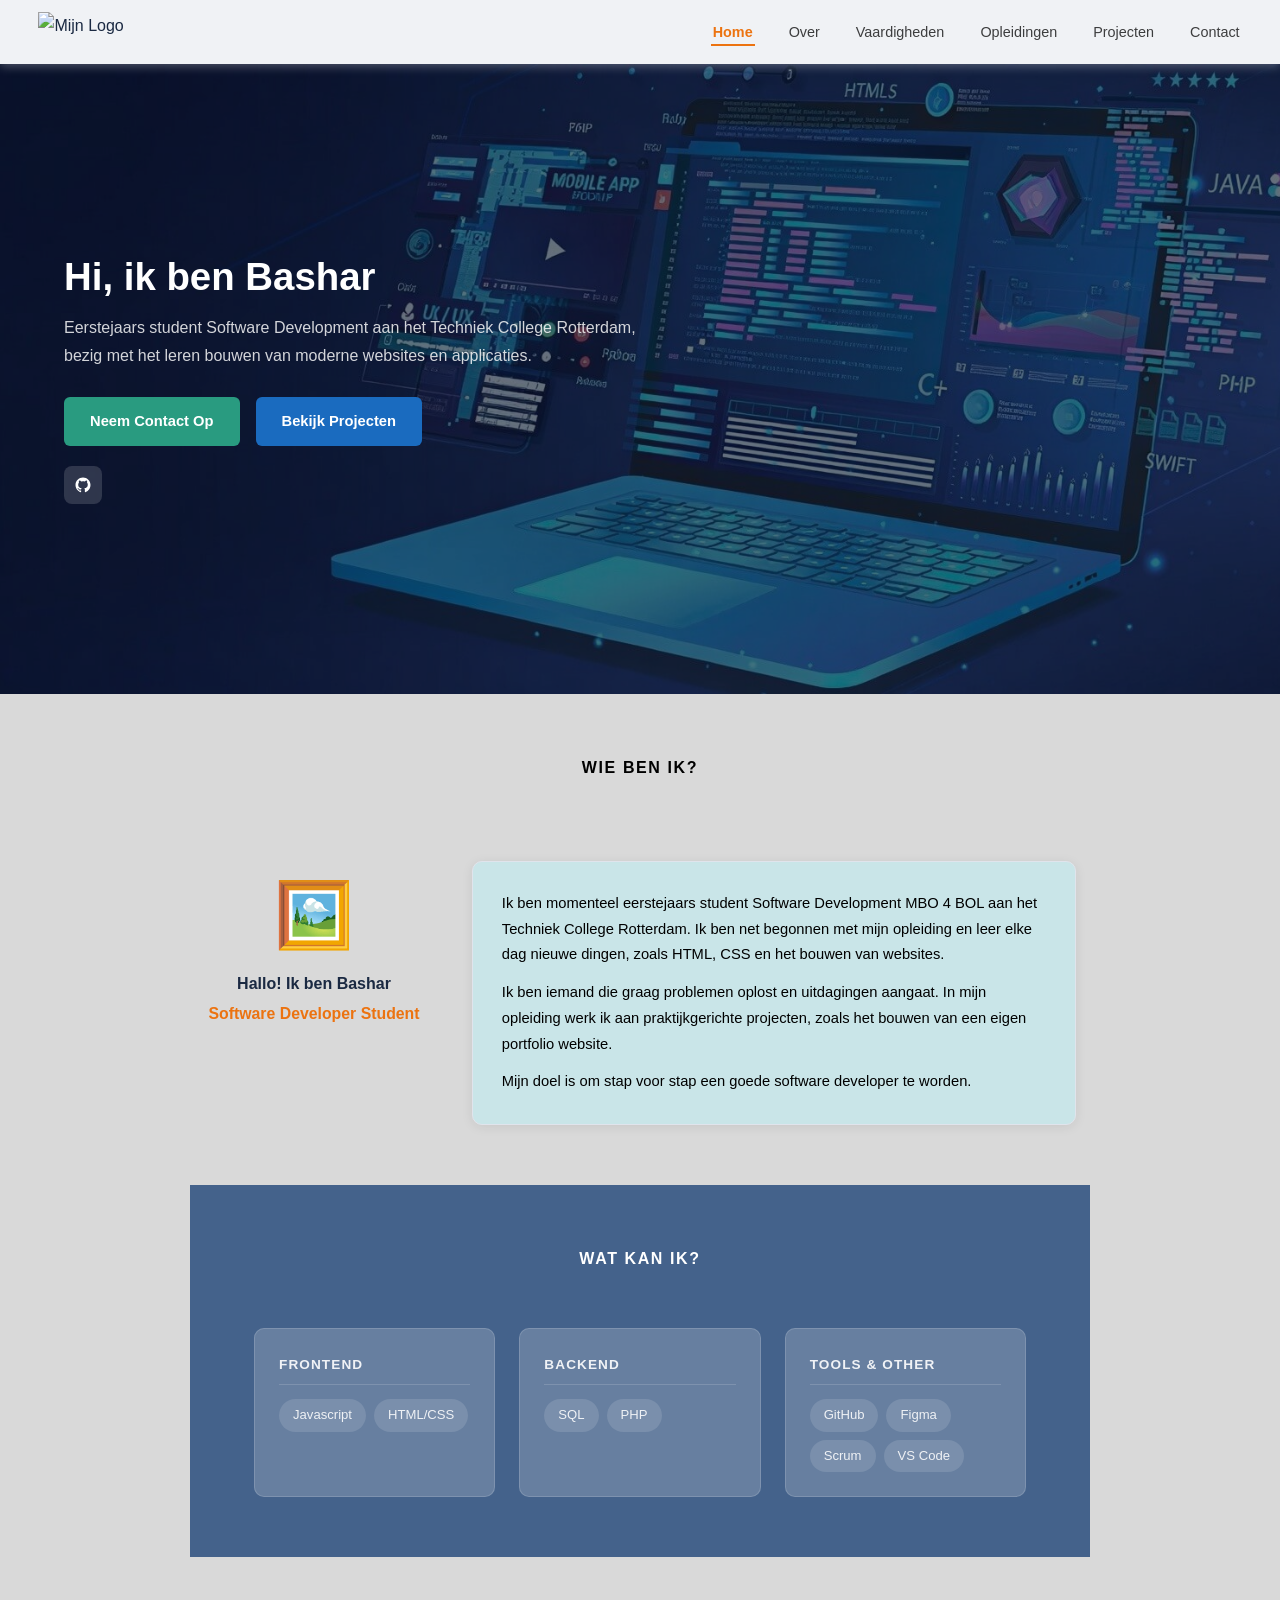
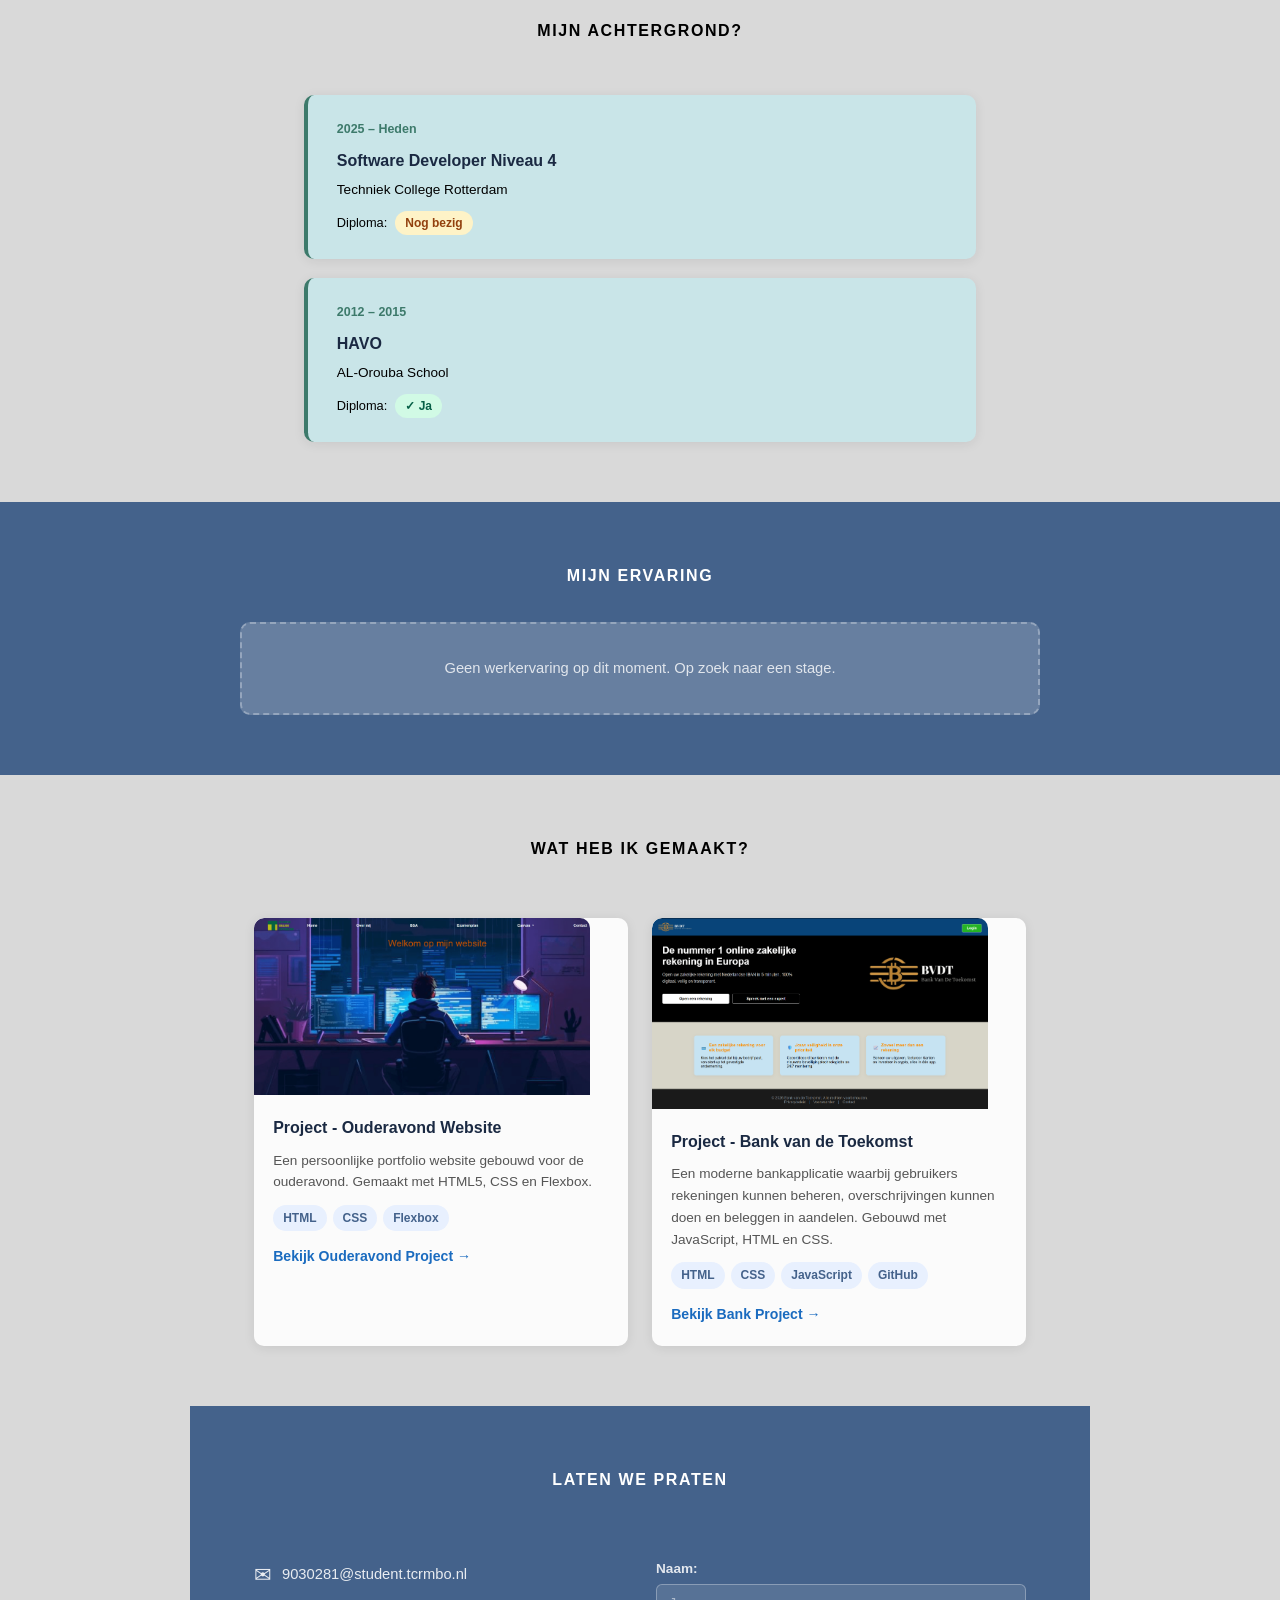
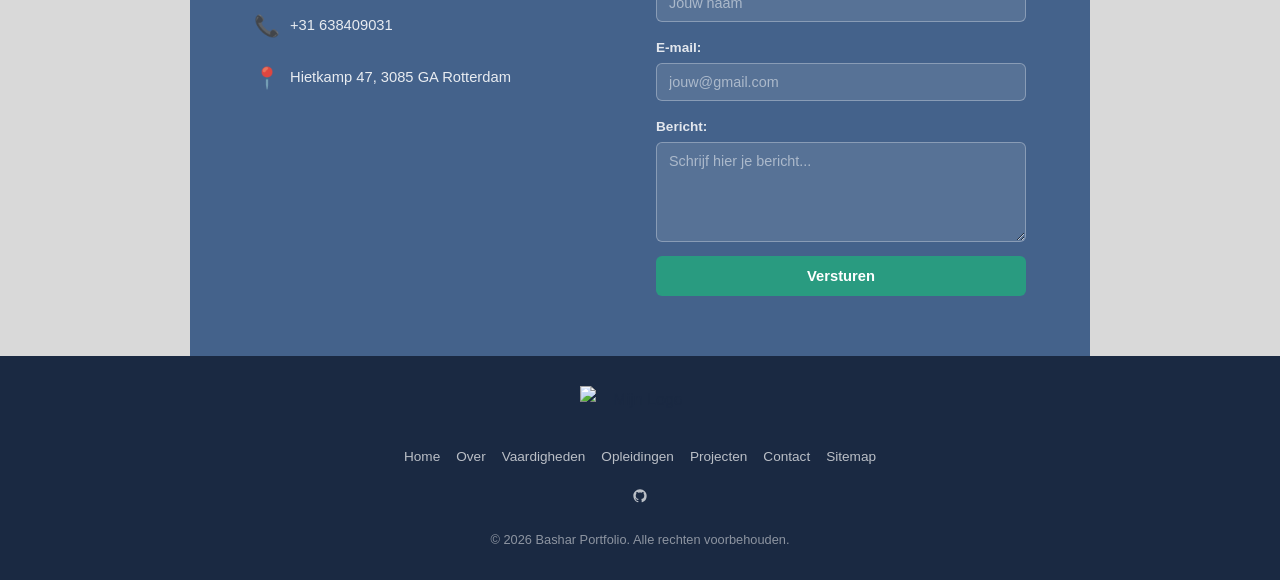
==== commit a35f2ff5: "Update index.html" ====
--- a/index.html
+++ b/index.html
@@ -196,15 +196,15 @@
             <address class="contact-info">
                 <p class="contact-item">
                     <span class="contact-icoon">&#9993;</span>
-                    <span class="contact-tekst">test@student.tcrmbo.nl</span>
+                    <span class="contact-tekst">9030281@student.tcrmbo.nl</span>
                 </p>
                 <p class="contact-item">
                     <span class="contact-icoon">&#128222;</span>
-                    <span class="contact-tekst">+31 123456789</span>
+                    <span class="contact-tekst">+31 638409031</span>
                 </p>
                 <p class="contact-item">
                     <span class="contact-icoon">&#128205;</span>
-                    <span class="contact-tekst">Rotterdam, NL</span>
+                    <span class="contact-tekst">Hietkamp 47, 3085 GA Rotterdam</span>
                 </p>
             </address>
             <form class="contact-formulier">
--- a/style.css
+++ b/style.css
@@ -14,7 +14,7 @@
   font-family: "Segoe UI", Tahoma, Geneva, Verdana, sans-serif;
   color: #1a2942;
   line-height: 1.7;
-  background: #ffffff;
+  background: #d9d9d9;
 }
 
 img {
